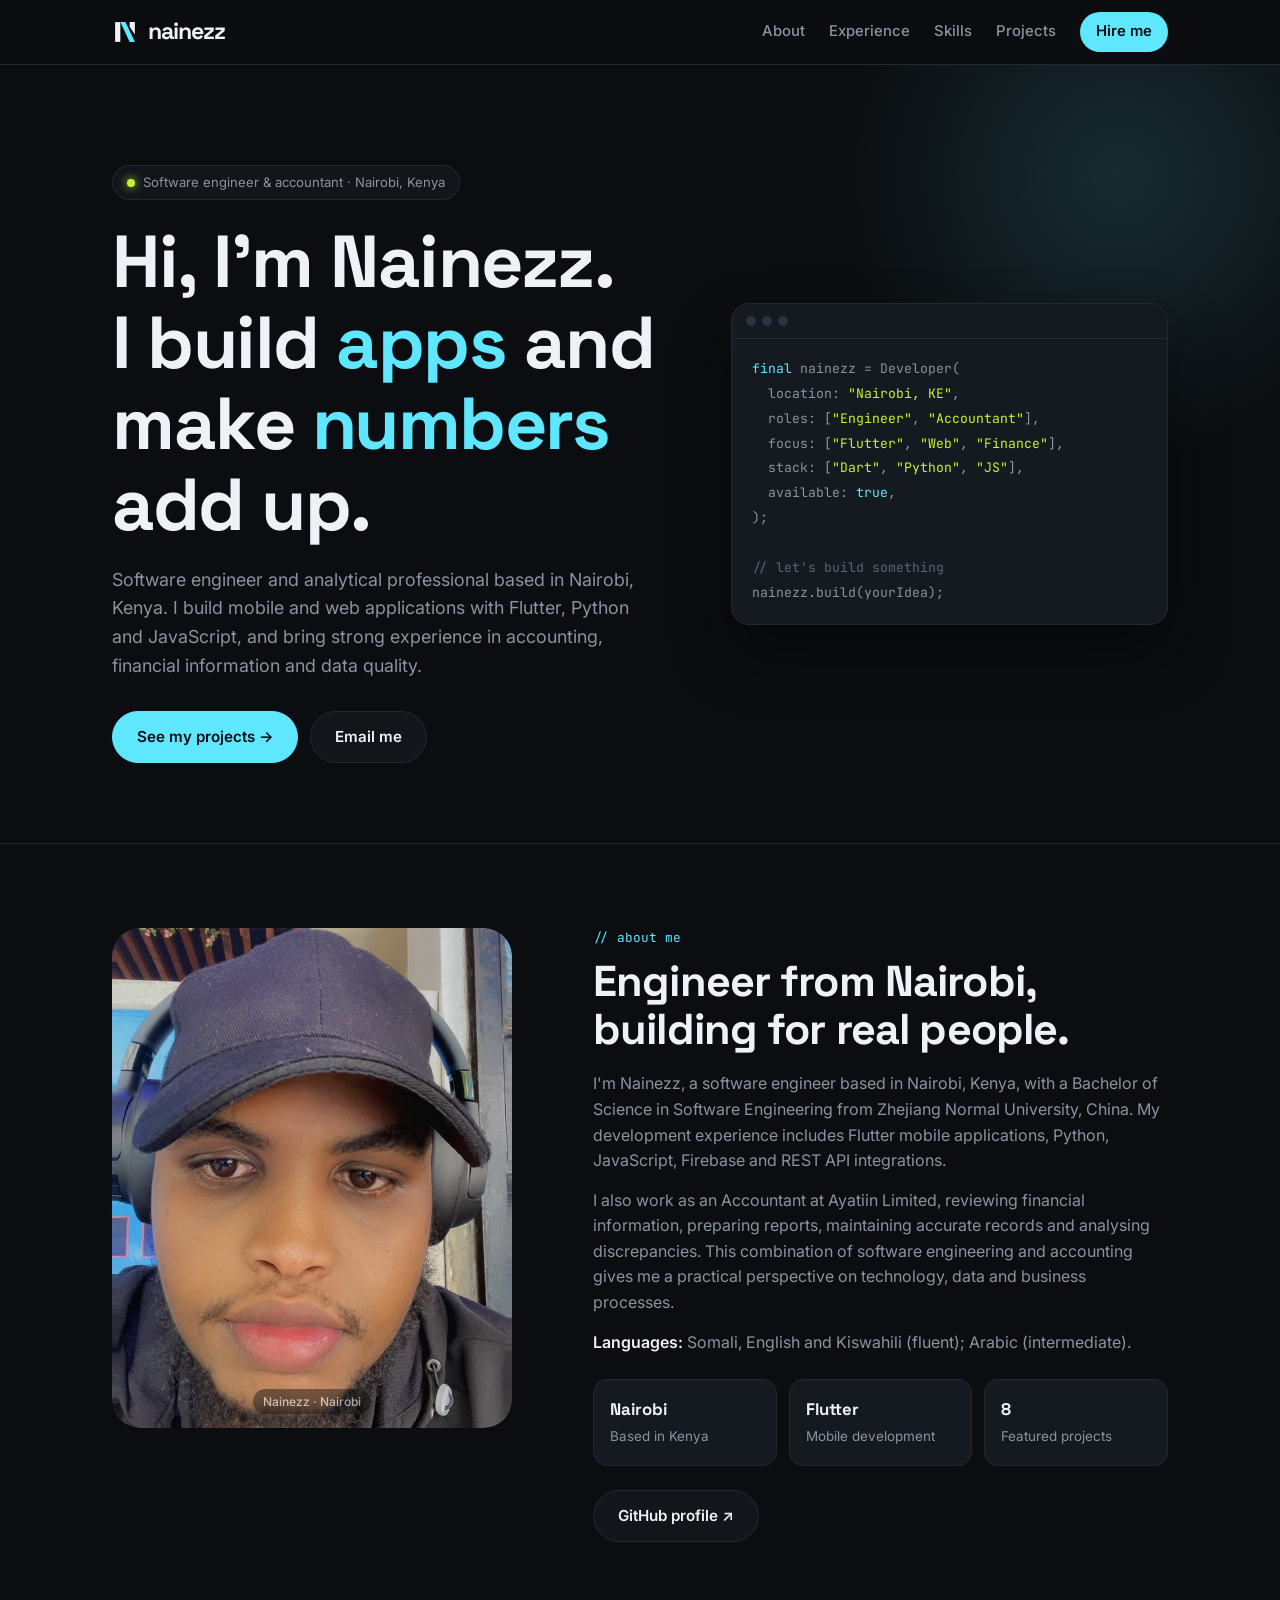
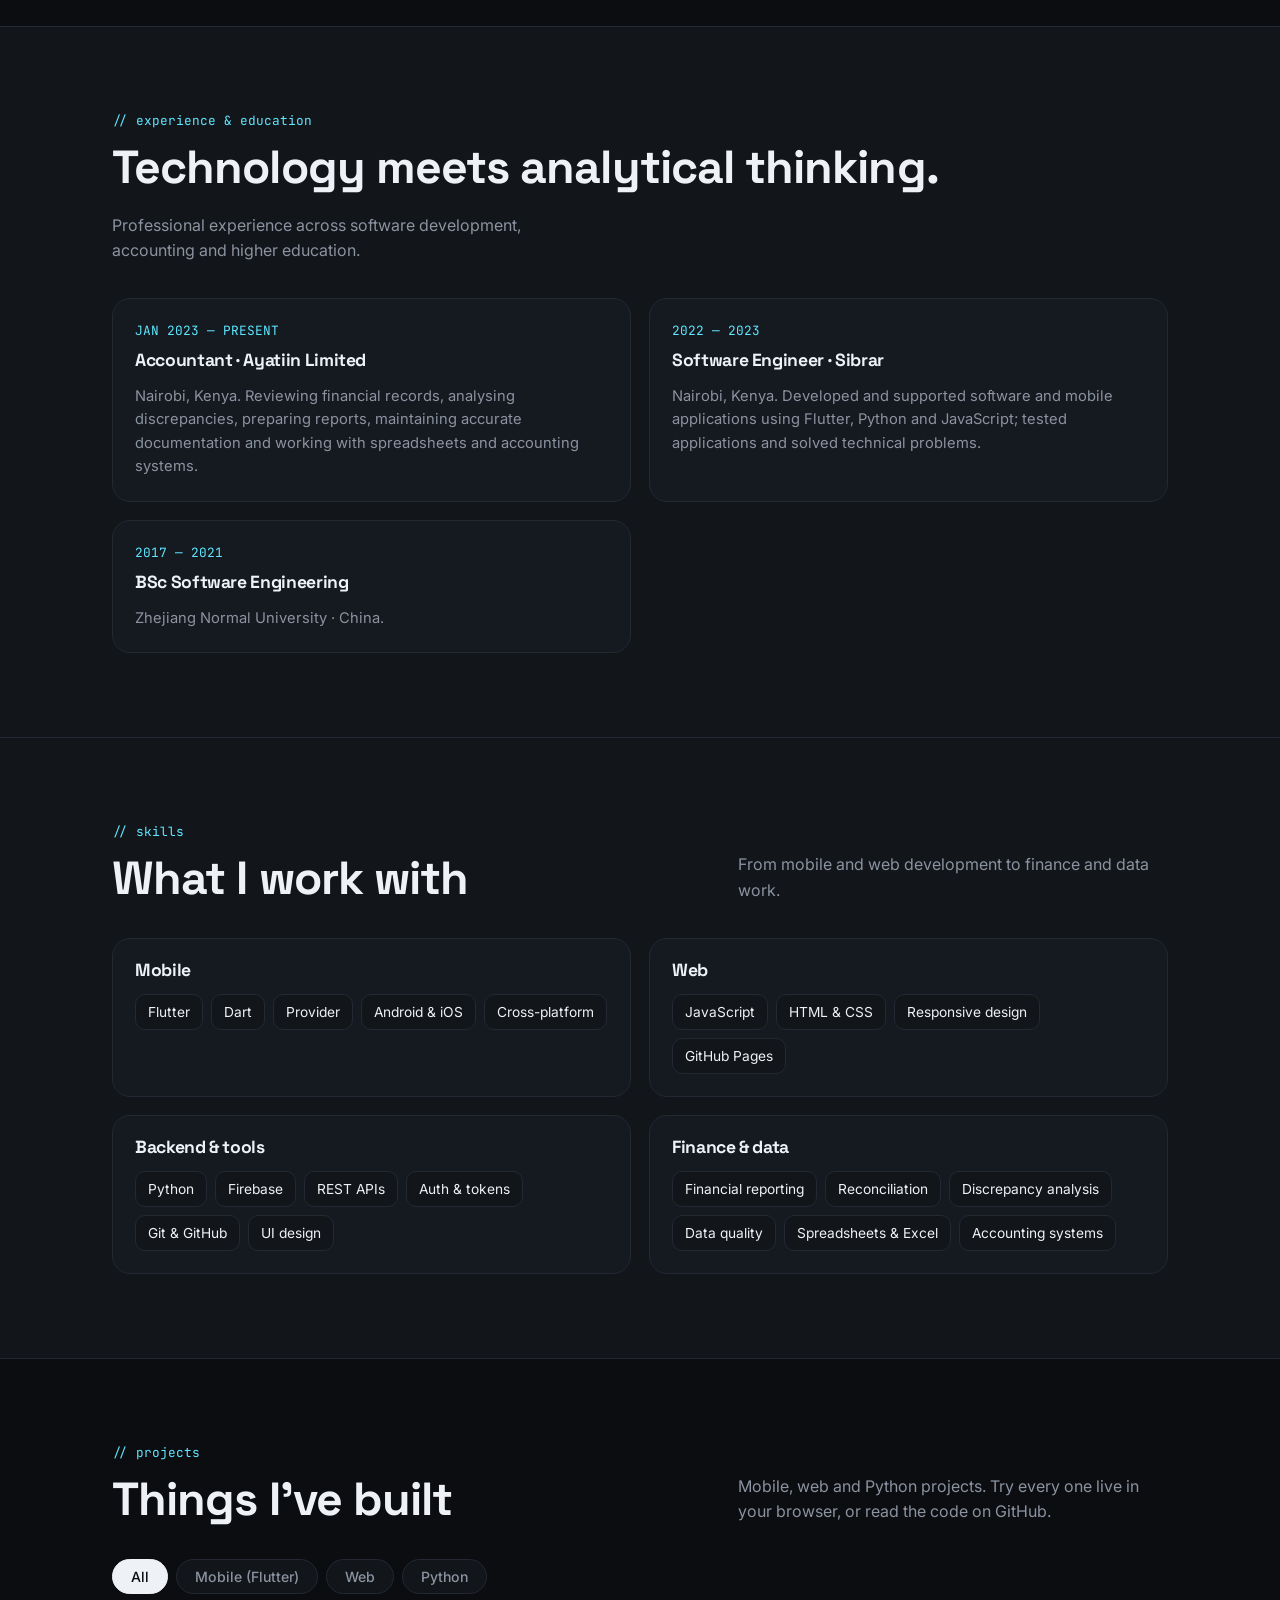
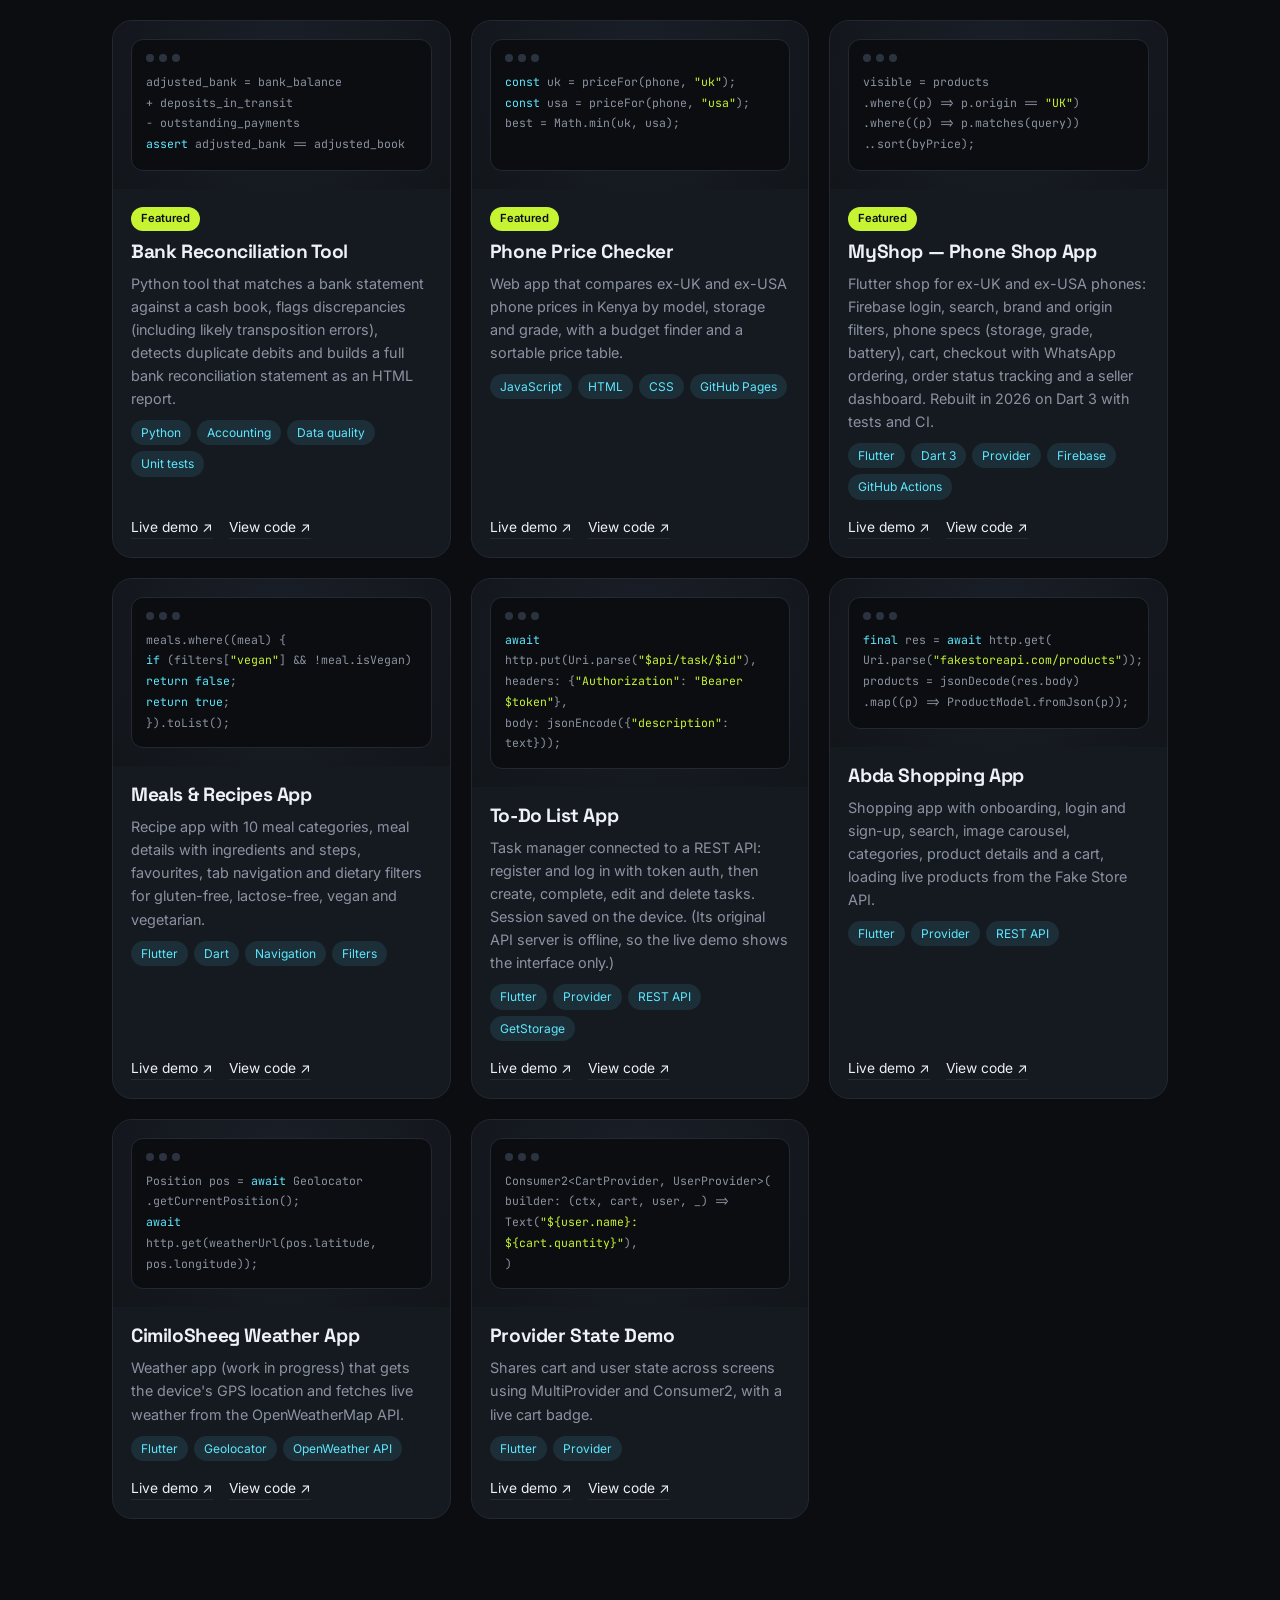
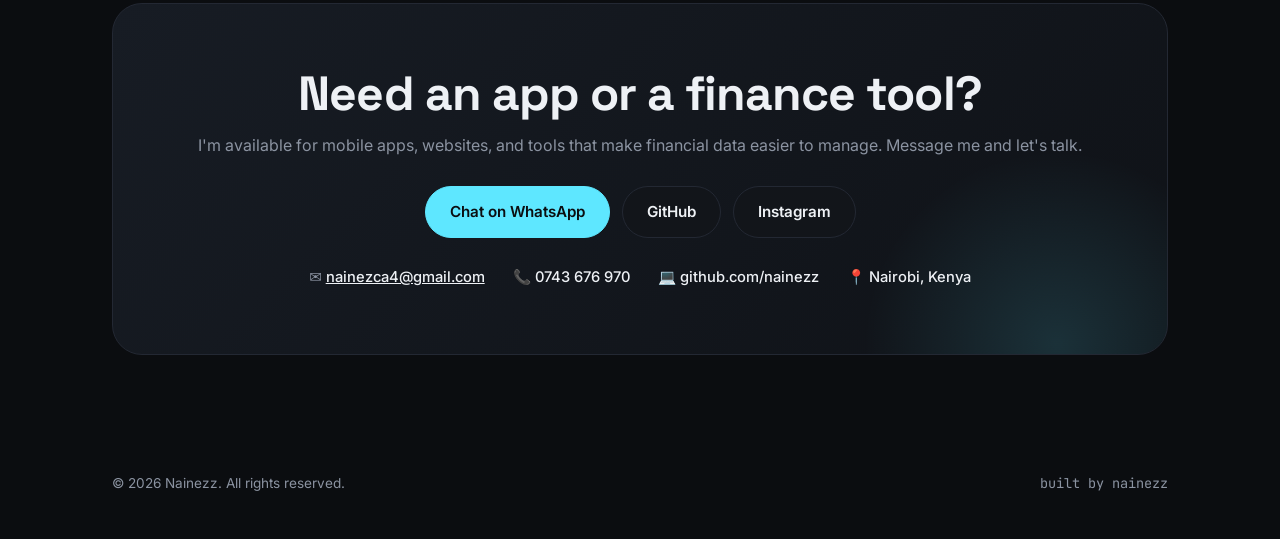
==== index.html @ 02a007cb "My local changes" ====
<!doctype html>
<html lang="en">
  <head>
    <meta charset="UTF-8" />
    <meta name="viewport" content="width=device-width, initial-scale=1" />
    <title>Yussuf Mohamed — Software Engineer &amp; Accountant · Nairobi</title>
    <meta
      name="description"
      content="Nainezz is a Nairobi-based software engineer and accountant with experience in Flutter, Python, JavaScript, financial analysis and data quality."
    />
    <link
      rel="icon"
      href="data:image/svg+xml,%3Csvg xmlns='http://www.w3.org/2000/svg' viewBox='0 0 64 64'%3E%3Crect width='64' height='64' rx='14' fill='%230b0d10'/%3E%3Cg transform='translate(12 12) scale(.4)'%3E%3Cpolygon points='12,88 12,12 32,12 32,88' fill='%23eef1f5'/%3E%3Cpolygon points='32,12 52,12 88,88 68,88' fill='%235ee7ff'/%3E%3Cpolygon points='68,12 88,12 88,60 68,30' fill='%23eef1f5'/%3E%3C/g%3E%3C/svg%3E"
    />
    <link rel="preconnect" href="https://fonts.googleapis.com" />
    <link
      href="https://fonts.googleapis.com/css2?family=Space+Grotesk:wght@500;600;700&family=Inter:wght@400;500;600&family=JetBrains+Mono:wght@500&display=swap"
      rel="stylesheet"
    />
    <style>
      :root {
        --bg: #0b0d10;
        --bg2: #12151a;
        --card: #151920;
        --line: #232833;
        --ink: #eef1f5;
        --muted: #8b93a1;
        --accent: #5ee7ff;
        --accent2: #c6f432;
      }
      * {
        box-sizing: border-box;
        margin: 0;
        padding: 0;
      }
      html {
        scroll-behavior: smooth;
      }
      body {
        font-family: Inter, system-ui, sans-serif;
        background: var(--bg);
        color: var(--ink);
        line-height: 1.6;
        -webkit-font-smoothing: antialiased;
      }
      h1,
      h2,
      h3 {
        font-family: "Space Grotesk", sans-serif;
        line-height: 1.1;
        letter-spacing: -0.02em;
      }
      a {
        color: inherit;
      }
      .wrap {
        max-width: 1100px;
        margin: 0 auto;
        padding: 0 22px;
      }
      .mono {
        font-family: "JetBrains Mono", monospace;
      }

      nav {
        position: sticky;
        top: 0;
        z-index: 20;
        background: rgba(11, 13, 16, 0.85);
        backdrop-filter: blur(10px);
        border-bottom: 1px solid var(--line);
      }
      nav .wrap {
        display: flex;
        align-items: center;
        justify-content: space-between;
        height: 64px;
      }
      .logo {
        font-family: "Space Grotesk";
        font-weight: 700;
        font-size: 1.45rem;
        letter-spacing: -0.04em;
        text-decoration: none;
        display: flex;
        align-items: center;
        gap: 10px;
      }
      .mark {
        width: 26px;
        height: 26px;
        display: block;
      }
      .links {
        display: flex;
        gap: 24px;
        align-items: center;
      }
      .links a {
        text-decoration: none;
        color: var(--muted);
        font-weight: 500;
        font-size: 0.93rem;
      }
      .links a:hover {
        color: var(--ink);
      }
      .links .cta {
        background: var(--accent);
        color: #0b0d10;
        padding: 8px 16px;
        border-radius: 999px;
        font-weight: 600;
      }
      .links .cta:hover {
        color: #0b0d10;
        filter: brightness(1.08);
      }

      .hero {
        position: relative;
        padding: 100px 0 80px;
        overflow: hidden;
      }
      .hero::before {
        content: "";
        position: absolute;
        right: -150px;
        top: -200px;
        width: 620px;
        height: 620px;
        background: radial-gradient(
          circle,
          rgba(94, 231, 255, 0.14),
          transparent 65%
        );
        pointer-events: none;
      }
      .hero .wrap {
        position: relative;
        display: grid;
        grid-template-columns: 1.3fr 1fr;
        gap: 50px;
        align-items: center;
      }
      .pill {
        display: inline-flex;
        gap: 8px;
        align-items: center;
        border: 1px solid var(--line);
        background: var(--bg2);
        padding: 6px 14px;
        border-radius: 999px;
        font-size: 0.82rem;
        color: var(--muted);
        margin-bottom: 22px;
      }
      .pill .dot {
        width: 8px;
        height: 8px;
        border-radius: 50%;
        background: var(--accent2);
        box-shadow: 0 0 10px var(--accent2);
      }
      .hero h1 {
        font-size: clamp(2.6rem, 6vw, 4.6rem);
        margin-bottom: 20px;
      }
      .hero h1 em {
        font-style: normal;
        color: var(--accent);
      }
      .hero p {
        color: var(--muted);
        font-size: 1.12rem;
        max-width: 540px;
        margin-bottom: 30px;
      }
      .btns {
        display: flex;
        gap: 12px;
        flex-wrap: wrap;
      }
      .btn {
        display: inline-flex;
        align-items: center;
        gap: 8px;
        padding: 13px 24px;
        border-radius: 999px;
        font-weight: 600;
        text-decoration: none;
        font-size: 0.95rem;
        border: 1px solid var(--line);
        background: var(--bg2);
        transition: 0.2s;
      }
      .btn:hover {
        border-color: var(--muted);
      }
      .btn.primary {
        background: var(--accent);
        color: #0b0d10;
        border-color: var(--accent);
      }
      .btn.primary:hover {
        filter: brightness(1.08);
      }

      .terminal {
        background: var(--card);
        border: 1px solid var(--line);
        border-radius: 18px;
        overflow: hidden;
        box-shadow: 0 30px 60px rgba(0, 0, 0, 0.45);
      }
      .terminal .bar {
        display: flex;
        gap: 6px;
        padding: 12px 14px;
        border-bottom: 1px solid var(--line);
      }
      .terminal .bar i {
        width: 10px;
        height: 10px;
        border-radius: 50%;
        background: #2c3340;
      }
      .terminal pre {
        font-family: "JetBrains Mono", monospace;
        font-size: 0.82rem;
        line-height: 1.9;
        padding: 18px 20px;
        color: var(--muted);
        white-space: pre-wrap;
      }
      .k {
        color: var(--accent);
      }
      .s {
        color: var(--accent2);
      }
      .c {
        color: #5b6372;
      }

      section {
        padding: 84px 0;
      }
      .kicker {
        font-family: "JetBrains Mono";
        color: var(--accent);
        font-size: 0.8rem;
        margin-bottom: 10px;
      }
      .head {
        display: flex;
        justify-content: space-between;
        align-items: end;
        gap: 20px;
        margin-bottom: 34px;
        flex-wrap: wrap;
      }
      .head h2 {
        font-size: clamp(2rem, 4vw, 2.9rem);
      }
      .head p {
        color: var(--muted);
        max-width: 430px;
      }

      /* about */
      #about {
        border-top: 1px solid var(--line);
      }
      .about {
        display: grid;
        grid-template-columns: 0.85fr 1.15fr;
        gap: 56px;
        align-items: start;
      }
      .avatar {
        aspect-ratio: 4/5;
        border-radius: 28px;
        background: linear-gradient(140deg, #5ee7ff, #2a6f9d 55%, #162a45);
        display: flex;
        align-items: center;
        justify-content: center;
        font-family: "Space Grotesk";
        font-weight: 700;
        font-size: 5.5rem;
        color: #0b0d10;
        position: relative;
        max-width: 400px;
      }
      .avatar small {
        position: absolute;
        bottom: 14px;
        font: 500 0.75rem Inter;
        opacity: 0.6;
      }
      .about h2 {
        font-size: clamp(2rem, 4vw, 2.7rem);
        margin-bottom: 18px;
      }
      .about p {
        color: var(--muted);
        margin-bottom: 14px;
      }
      .facts {
        display: grid;
        grid-template-columns: repeat(3, 1fr);
        gap: 12px;
        margin: 24px 0;
      }
      .fact {
        background: var(--card);
        border: 1px solid var(--line);
        border-radius: 14px;
        padding: 16px;
      }
      .fact b {
        display: block;
        font-family: "Space Grotesk";
        font-size: 1.05rem;
      }
      .fact span {
        color: var(--muted);
        font-size: 0.84rem;
      }

      /* skills */
      #skills {
        background: var(--bg2);
        border-top: 1px solid var(--line);
        border-bottom: 1px solid var(--line);
      }
      .skill-groups {
        display: grid;
        grid-template-columns: repeat(3, 1fr);
        gap: 18px;
      }
      .skill-groups.two-col {
        grid-template-columns: repeat(2, 1fr);
      }
      .group {
        background: var(--card);
        border: 1px solid var(--line);
        border-radius: 18px;
        padding: 22px;
      }
      .group h3 {
        font-size: 1.1rem;
        margin-bottom: 14px;
      }
      .tags {
        display: flex;
        flex-wrap: wrap;
        gap: 8px;
      }
      .tags span {
        border: 1px solid var(--line);
        background: var(--bg2);
        padding: 6px 12px;
        border-radius: 10px;
        font-size: 0.86rem;
      }

      /* projects */
      .filters {
        display: flex;
        gap: 8px;
        flex-wrap: wrap;
        margin-bottom: 26px;
      }
      .chip {
        padding: 8px 18px;
        border-radius: 999px;
        border: 1px solid var(--line);
        background: var(--bg2);
        cursor: pointer;
        font:
          500 0.88rem Inter,
          sans-serif;
        color: var(--muted);
      }
      .chip:hover {
        color: var(--ink);
      }
      .chip.on {
        background: var(--ink);
        color: var(--bg);
        border-color: var(--ink);
      }
      .grid {
        display: grid;
        grid-template-columns: repeat(auto-fill, minmax(300px, 1fr));
        gap: 20px;
      }
      .card {
        background: var(--card);
        border: 1px solid var(--line);
        border-radius: 20px;
        overflow: hidden;
        display: flex;
        flex-direction: column;
        transition:
          transform 0.2s,
          border-color 0.2s;
      }
      .card:hover {
        transform: translateY(-4px);
        border-color: #3a4252;
      }
      .thumb {
        padding: 18px;
        background: radial-gradient(circle at 50% 30%, #1a2029, #12151a);
      }
      .code {
        border-radius: 12px;
        background: #0b0d10;
        border: 1px solid var(--line);
        padding: 14px;
        font-family: "JetBrains Mono";
        font-size: 0.72rem;
        color: var(--muted);
        line-height: 1.8;
        min-height: 132px;
        overflow: hidden;
      }
      .code .d {
        display: flex;
        gap: 5px;
        margin-bottom: 10px;
      }
      .code .d i {
        width: 8px;
        height: 8px;
        border-radius: 50%;
        background: #2c3340;
      }
      .body {
        padding: 18px;
        display: flex;
        flex-direction: column;
        gap: 10px;
        flex: 1;
      }
      .body h3 {
        font-size: 1.2rem;
      }
      .body p {
        color: var(--muted);
        font-size: 0.9rem;
      }
      .stack {
        display: flex;
        flex-wrap: wrap;
        gap: 6px;
      }
      .stack span {
        font-size: 0.75rem;
        background: rgba(94, 231, 255, 0.1);
        color: var(--accent);
        padding: 3px 10px;
        border-radius: 999px;
      }
      .feat {
        font-size: 0.7rem;
        font-weight: 600;
        color: #0b0d10;
        background: var(--accent2);
        padding: 3px 10px;
        border-radius: 999px;
        align-self: flex-start;
      }
      .plinks {
        display: flex;
        gap: 16px;
        margin-top: auto;
        padding-top: 6px;
      }
      .plinks a {
        font-size: 0.86rem;
        text-decoration: none;
        border-bottom: 1px solid var(--line);
      }
      .plinks a:hover {
        border-color: var(--accent);
      }

      /* contact */
      .contact {
        border-radius: 30px;
        padding: 64px 40px;
        text-align: center;
        background: linear-gradient(135deg, #171c24, #0f1217);
        border: 1px solid var(--line);
        position: relative;
        overflow: hidden;
      }
      .contact::before {
        content: "";
        position: absolute;
        right: -100px;
        bottom: -200px;
        width: 420px;
        height: 420px;
        background: radial-gradient(
          circle,
          rgba(94, 231, 255, 0.14),
          transparent 65%
        );
      }
      .contact h2 {
        font-size: clamp(2rem, 4.5vw, 3rem);
        margin-bottom: 12px;
        position: relative;
      }
      .contact p {
        color: var(--muted);
        margin-bottom: 28px;
        position: relative;
      }
      .contact .btns {
        justify-content: center;
        position: relative;
      }
      .details {
        margin-top: 28px;
        display: flex;
        gap: 28px;
        justify-content: center;
        flex-wrap: wrap;
        color: var(--muted);
        font-size: 0.92rem;
        position: relative;
      }
      .details b {
        color: var(--ink);
        font-weight: 500;
      }

      .shop-band {
        display: flex;
        justify-content: space-between;
        align-items: center;
        gap: 16px;
        flex-wrap: wrap;
        background: var(--card);
        border: 1px solid var(--line);
        border-radius: 18px;
        padding: 20px 24px;
        margin-top: 22px;
      }
      .shop-band p {
        color: var(--muted);
      }
      .shop-band b {
        color: var(--ink);
      }

      footer {
        padding: 34px 0 44px;
        color: var(--muted);
        font-size: 0.85rem;
      }
      footer .wrap {
        display: flex;
        justify-content: space-between;
        flex-wrap: wrap;
        gap: 10px;
      }

      @media (max-width: 860px) {
        .hero .wrap,
        .about {
          grid-template-columns: 1fr;
        }
        .skill-groups,
        .skill-groups.two-col {
          grid-template-columns: 1fr;
        }
        .facts {
          grid-template-columns: 1fr 1fr 1fr;
        }
        .links a:not(.cta) {
          display: none;
        }
        .contact {
          padding: 44px 22px;
        }
      }
    </style>
  </head>
  <body>
    <nav>
      <div class="wrap">
        <a href="#top" class="logo" aria-label="nainezz home"
          ><svg class="mark" viewBox="0 0 100 100" aria-hidden="true">
            <polygon points="12,88 12,12 32,12 32,88" fill="#eef1f5" />
            <polygon points="32,12 52,12 88,88 68,88" fill="#5ee7ff" />
            <polygon points="68,12 88,12 88,60 68,30" fill="#eef1f5" /></svg
          >nainezz</a
        >
        <div class="links">
          <a href="#about">About</a>
          <a href="#experience">Experience</a>
          <a href="#skills">Skills</a>
          <a href="#projects">Projects</a>
          <a href="#contact" class="cta">Hire me</a>
        </div>
      </div>
    </nav>

    <header class="hero" id="top">
      <div class="wrap">
        <div>
          <div class="pill">
            <span class="dot"></span> Software engineer &amp; accountant ·
            Nairobi, Kenya
          </div>
          <h1>
            Hi, I'm Nainezz.<br />I build <em>apps</em> and<br />make
            <em>numbers</em> add up.
          </h1>
          <p>
            Software engineer and analytical professional based in Nairobi,
            Kenya. I build mobile and web applications with Flutter, Python and
            JavaScript, and bring strong experience in accounting, financial
            information and data quality.
          </p>
          <div class="btns">
            <a href="#projects" class="btn primary">See my projects →</a>
            <a href="mailto:nainezca4@gmail.com" class="btn">Email me</a>
          </div>
        </div>
        <div class="terminal" aria-hidden="true">
          <div class="bar"><i></i><i></i><i></i></div>
          <pre><span class="k">final</span> nainezz = Developer(
  location: <span class="s">"Nairobi, KE"</span>,
  roles: [<span class="s">"Engineer"</span>, <span class="s">"Accountant"</span>],
  focus: [<span class="s">"Flutter"</span>, <span class="s">"Web"</span>, <span class="s">"Finance"</span>],
  stack: [<span class="s">"Dart"</span>, <span class="s">"Python"</span>, <span class="s">"JS"</span>],
  available: <span class="k">true</span>,
);

<span class="c">// let's build something</span>
nainezz.build(yourIdea);</pre>
        </div>
      </div>
    </header>

    <section id="about">
      <div class="wrap about">
        <div
          class="avatar"
          style="overflow: hidden; padding: 0; background: #151920"
        >
          <img
            src="assets/nainezz-portrait.jpg"
            alt="Nainezz profile portrait"
            style="
              width: 100%;
              height: 100%;
              object-fit: cover;
              border-radius: 28px;
            "
          /><small
            style="
              background: rgba(11, 13, 16, 0.72);
              color: #eef1f5;
              padding: 5px 10px;
              border-radius: 999px;
            "
            >Nainezz · Nairobi</small
          >
        </div>
        <div>
          <div class="kicker">// about me</div>
          <h2>Engineer from Nairobi, building for real people.</h2>
          <p>
            I'm Nainezz, a software engineer based in Nairobi, Kenya, with a
            Bachelor of Science in Software Engineering from Zhejiang Normal
            University, China. My development experience includes Flutter mobile
            applications, Python, JavaScript, Firebase and REST API
            integrations.
          </p>
          <p>
            I also work as an Accountant at Ayatiin Limited, reviewing financial
            information, preparing reports, maintaining accurate records and
            analysing discrepancies. This combination of software engineering
            and accounting gives me a practical perspective on technology, data
            and business processes.
          </p>
          <p>
            <b style="color: var(--ink); font-weight: 600">Languages:</b>
            Somali, English and Kiswahili (fluent); Arabic (intermediate).
          </p>
          <div class="facts">
            <div class="fact"><b>Nairobi</b><span>Based in Kenya</span></div>
            <div class="fact">
              <b>Flutter</b><span>Mobile development</span>
            </div>
            <div class="fact">
              <b id="projCount">7</b><span>Featured projects</span>
            </div>
          </div>
          <div class="btns">
            <a
              class="btn"
              href="https://github.com/nainezz"
              target="_blank"
              rel="noopener"
              >GitHub profile ↗</a
            >
          </div>
        </div>
      </div>
    </section>

    <section
      id="experience"
      style="border-top: 1px solid var(--line); background: var(--bg2)"
    >
      <div class="wrap">
        <div class="head">
          <div>
            <div class="kicker">// experience & education</div>
            <h2>Technology meets analytical thinking.</h2>
          </div>
          <p>
            Professional experience across software development, accounting and
            higher education.
          </p>
        </div>
        <div class="skill-groups two-col">
          <article class="group">
            <div class="kicker">JAN 2023 — PRESENT</div>
            <h3>Accountant · Ayatiin Limited</h3>
            <p style="color: var(--muted); font-size: 0.92rem">
              Nairobi, Kenya. Reviewing financial records, analysing
              discrepancies, preparing reports, maintaining accurate
              documentation and working with spreadsheets and accounting
              systems.
            </p>
          </article>
          <article class="group">
            <div class="kicker">2022 — 2023</div>
            <h3>Software Engineer · Sibrar</h3>
            <p style="color: var(--muted); font-size: 0.92rem">
              Nairobi, Kenya. Developed and supported software and mobile
              applications using Flutter, Python and JavaScript; tested
              applications and solved technical problems.
            </p>
          </article>
          <article class="group">
            <div class="kicker">2017 — 2021</div>
            <h3>BSc Software Engineering</h3>
            <p style="color: var(--muted); font-size: 0.92rem">
              Zhejiang Normal University · China.
            </p>
          </article>
        </div>
      </div>
    </section>

    <section id="skills">
      <div class="wrap">
        <div class="head">
          <div>
            <div class="kicker">// skills</div>
            <h2>What I work with</h2>
          </div>
          <p>From mobile and web development to finance and data work.</p>
        </div>
        <div class="skill-groups two-col">
          <div class="group">
            <h3>Mobile</h3>
            <div class="tags">
              <span>Flutter</span><span>Dart</span><span>Provider</span
              ><span>Android &amp; iOS</span><span>Cross-platform</span>
            </div>
          </div>
          <div class="group">
            <h3>Web</h3>
            <div class="tags">
              <span>JavaScript</span><span>HTML &amp; CSS</span
              ><span>Responsive design</span><span>GitHub Pages</span>
            </div>
          </div>
          <div class="group">
            <h3>Backend &amp; tools</h3>
            <div class="tags">
              <span>Python</span><span>Firebase</span><span>REST APIs</span
              ><span>Auth &amp; tokens</span><span>Git &amp; GitHub</span
              ><span>UI design</span>
            </div>
          </div>
          <div class="group">
            <h3>Finance &amp; data</h3>
            <div class="tags">
              <span>Financial reporting</span><span>Reconciliation</span
              ><span>Discrepancy analysis</span><span>Data quality</span
              ><span>Spreadsheets &amp; Excel</span
              ><span>Accounting systems</span>
            </div>
          </div>
        </div>
      </div>
    </section>

    <section id="projects">
      <div class="wrap">
        <div class="head">
          <div>
            <div class="kicker">// projects</div>
            <h2>Things I've built</h2>
          </div>
          <p>
            Mobile, web and Python projects. Try every one live in your browser,
            or read the code on GitHub.
          </p>
        </div>
        <div class="filters" id="filters"></div>
        <div class="grid" id="projectGrid"></div>
      </div>
    </section>

    <section id="contact" style="padding-top: 0">
      <div class="wrap">
        <div class="contact">
          <h2>Need an app or a finance tool?</h2>
          <p>
            I'm available for mobile apps, websites, and tools that make
            financial data easier to manage. Message me and let's talk.
          </p>
          <div class="btns">
            <a
              class="btn primary"
              id="waBtn"
              href="#"
              target="_blank"
              rel="noopener"
              >Chat on WhatsApp</a
            >
            <a
              class="btn"
              href="https://github.com/nainezz"
              target="_blank"
              rel="noopener"
              >GitHub</a
            >
            <a
              class="btn"
              href="https://instagram.com/nainezz17"
              target="_blank"
              rel="noopener"
              >Instagram</a
            >
          </div>
          <div class="details">
            <span
              >✉️
              <b
                ><a href="mailto:nainezca4@gmail.com">nainezca4@gmail.com</a></b
              ></span
            >
            <span>📞 <b>0743 676 970</b></span>
            <span>💻 <b>github.com/nainezz</b></span>
            <span>📍 <b>Nairobi, Kenya</b></span>
          </div>
        </div>
      </div>
    </section>

    <footer>
      <div class="wrap">
        <span>© <span id="yr"></span> Nainezz. All rights reserved.</span>
        <span class="mono">built by nainezz</span>
      </div>
    </footer>

    <script>
      /* ============================================================
   EDIT YOUR PROJECTS HERE
   type: "Mobile" or "Web". featured: true puts a badge on the card.
   Add live: "https://..." to show a Live demo link.
   ============================================================ */
      const GITHUB = "nainezz";
      const WHATSAPP = "254743676970";
      const PROJECTS = [
        {
          title: "Bank Reconciliation Tool",
          repo: "bank-reconciliation",
          live: "https://nainezz.github.io/bank-reconciliation/",
          desc: "Python tool that matches a bank statement against a cash book, flags discrepancies (including likely transposition errors), detects duplicate debits and builds a full bank reconciliation statement as an HTML report.",
          stack: ["Python", "Accounting", "Data quality", "Unit tests"],
          snippet: [
            "adjusted_bank = bank_balance",
            "  + deposits_in_transit",
            "  - outstanding_payments",
            '<span class="k">assert</span> adjusted_bank == adjusted_book',
          ],
        },
        {
          title: "Phone Price Checker",
          repo: "phone-price-checker",
          live: "https://nainezz.github.io/phone-price-checker/",
          desc: "Web app that compares ex-UK and ex-USA phone prices in Kenya by model, storage and grade, with a budget finder and a sortable price table.",
          stack: ["JavaScript", "HTML", "CSS", "GitHub Pages"],
          snippet: [
            '<span class="k">const</span> uk  = priceFor(phone, <span class="s">"uk"</span>);',
            '<span class="k">const</span> usa = priceFor(phone, <span class="s">"usa"</span>);',
            "best = Math.min(uk, usa);",
          ],
        },
        {
          title: "MyShop — Phone Shop App",
          repo: "MyShop",
          live: "https://nainezz.github.io/MyShop/",
          desc: "Flutter shop for ex-UK and ex-USA phones: Firebase login, search, brand and origin filters, phone specs (storage, grade, battery), cart, checkout with WhatsApp ordering, order status tracking and a seller dashboard. Rebuilt in 2026 on Dart 3 with tests and CI.",
          stack: [
            "Flutter",
            "Dart 3",
            "Provider",
            "Firebase",
            "GitHub Actions",
          ],
          snippet: [
            "visible = products",
            '  .where((p) => p.origin == <span class="s">"UK"</span>)',
            "  .where((p) => p.matches(query))",
            "  ..sort(byPrice);",
          ],
        },
        {
          title: "Meals & Recipes App",
          repo: "restaurentprojcet",
          live: "https://nainezz.github.io/restaurentprojcet/",
          desc: "Recipe app with 10 meal categories, meal details with ingredients and steps, favourites, tab navigation and dietary filters for gluten-free, lactose-free, vegan and vegetarian.",
          stack: ["Flutter", "Dart", "Navigation", "Filters"],
          snippet: [
            "meals.where((meal) {",
            '  <span class="k">if</span> (filters[<span class="s">"vegan"</span>] && !meal.isVegan)',
            '    <span class="k">return false</span>;',
            '  <span class="k">return true</span>;',
            "}).toList();",
          ],
        },
        {
          title: "To-Do List App",
          repo: "todolist",
          live: "https://nainezz.github.io/todolist/",
          desc: "Task manager connected to a REST API: register and log in with token auth, then create, complete, edit and delete tasks. Session saved on the device. (Its original API server is offline, so the live demo shows the interface only.)",
          stack: ["Flutter", "Provider", "REST API", "GetStorage"],
          snippet: [
            '<span class="k">await</span> http.put(Uri.parse(<span class="s">"$api/task/$id"</span>),',
            '  headers: {<span class="s">"Authorization"</span>: <span class="s">"Bearer $token"</span>},',
            '  body: jsonEncode({<span class="s">"description"</span>: text}));',
          ],
        },
        {
          title: "Abda Shopping App",
          repo: "login-form",
          live: "https://nainezz.github.io/login-form/",
          desc: "Shopping app with onboarding, login and sign-up, search, image carousel, categories, product details and a cart, loading live products from the Fake Store API.",
          stack: ["Flutter", "Provider", "REST API"],
          snippet: [
            '<span class="k">final</span> res = <span class="k">await</span> http.get(',
            '  Uri.parse(<span class="s">"fakestoreapi.com/products"</span>));',
            "products = jsonDecode(res.body)",
            "  .map((p) => ProductModel.fromJson(p));",
          ],
        },
        {
          title: "CimiloSheeg Weather App",
          repo: "weatherApp",
          live: "https://nainezz.github.io/weatherApp/",
          desc: "Weather app (work in progress) that gets the device's GPS location and fetches live weather from the OpenWeatherMap API.",
          stack: ["Flutter", "Geolocator", "OpenWeather API"],
          snippet: [
            'Position pos = <span class="k">await</span> Geolocator',
            "  .getCurrentPosition();",
            '<span class="k">await</span> http.get(weatherUrl(pos.latitude,',
            "  pos.longitude));",
          ],
        },
        {
          title: "Provider State Demo",
          repo: "providerTest",
          live: "https://nainezz.github.io/providerTest/",
          desc: "Shares cart and user state across screens using MultiProvider and Consumer2, with a live cart badge.",
          stack: ["Flutter", "Provider"],
          snippet: [
            "Consumer2&lt;CartProvider, UserProvider&gt;(",
            "  builder: (ctx, cart, user, _) =>",
            '    Text(<span class="s">"${user.name}: ${cart.quantity}"</span>),',
            ")",
          ],
        },
      ];
      /* ============================================================ */

      const $ = (id) => document.getElementById(id);
      $("yr").textContent = new Date().getFullYear();
      $("projCount").textContent = PROJECTS.length;
      $("waBtn").href =
        `https://wa.me/${WHATSAPP}?text=${encodeURIComponent("Hi Nainezz, I saw your portfolio and I'd like to talk about a project.")}`;

      const typeOf = (p) =>
        p.stack.includes("Flutter")
          ? "Mobile"
          : p.stack.includes("Python")
            ? "Python"
            : "Web";
      let active = "All";

      function renderFilters() {
        const opts = ["All", "Mobile", "Web", "Python"];
        $("filters").innerHTML = opts
          .map(
            (o) =>
              `<button class="chip ${o === active ? "on" : ""}" data-o="${o}">${o === "Mobile" ? "Mobile (Flutter)" : o}</button>`,
          )
          .join("");
        $("filters")
          .querySelectorAll(".chip")
          .forEach(
            (b) =>
              (b.onclick = () => {
                active = b.dataset.o;
                renderFilters();
                renderProjects();
              }),
          );
      }

      function renderProjects() {
        $("projectGrid").innerHTML = PROJECTS.filter(
          (p) => active === "All" || typeOf(p) === active,
        )
          .map(
            (p, i) => `
    <article class="card">
      <div class="thumb"><div class="code"><div class="d"><i></i><i></i><i></i></div>${p.snippet.join("<br>")}</div></div>
      <div class="body">
        ${PROJECTS.indexOf(p) < 3 ? '<span class="feat">Featured</span>' : ""}
        <h3>${p.title}</h3>
        <p>${p.desc}</p>
        <div class="stack">${p.stack.map((s) => `<span>${s}</span>`).join("")}</div>
        <div class="plinks">
          ${p.live ? `<a href="${p.live}" target="_blank" rel="noopener">Live demo ↗</a>` : ""}
          <a href="https://github.com/${GITHUB}/${p.repo}" target="_blank" rel="noopener">View code ↗</a>
        </div>
      </div>
    </article>`,
          )
          .join("");
      }

      renderFilters();
      renderProjects();
    </script>
  </body>
</html>
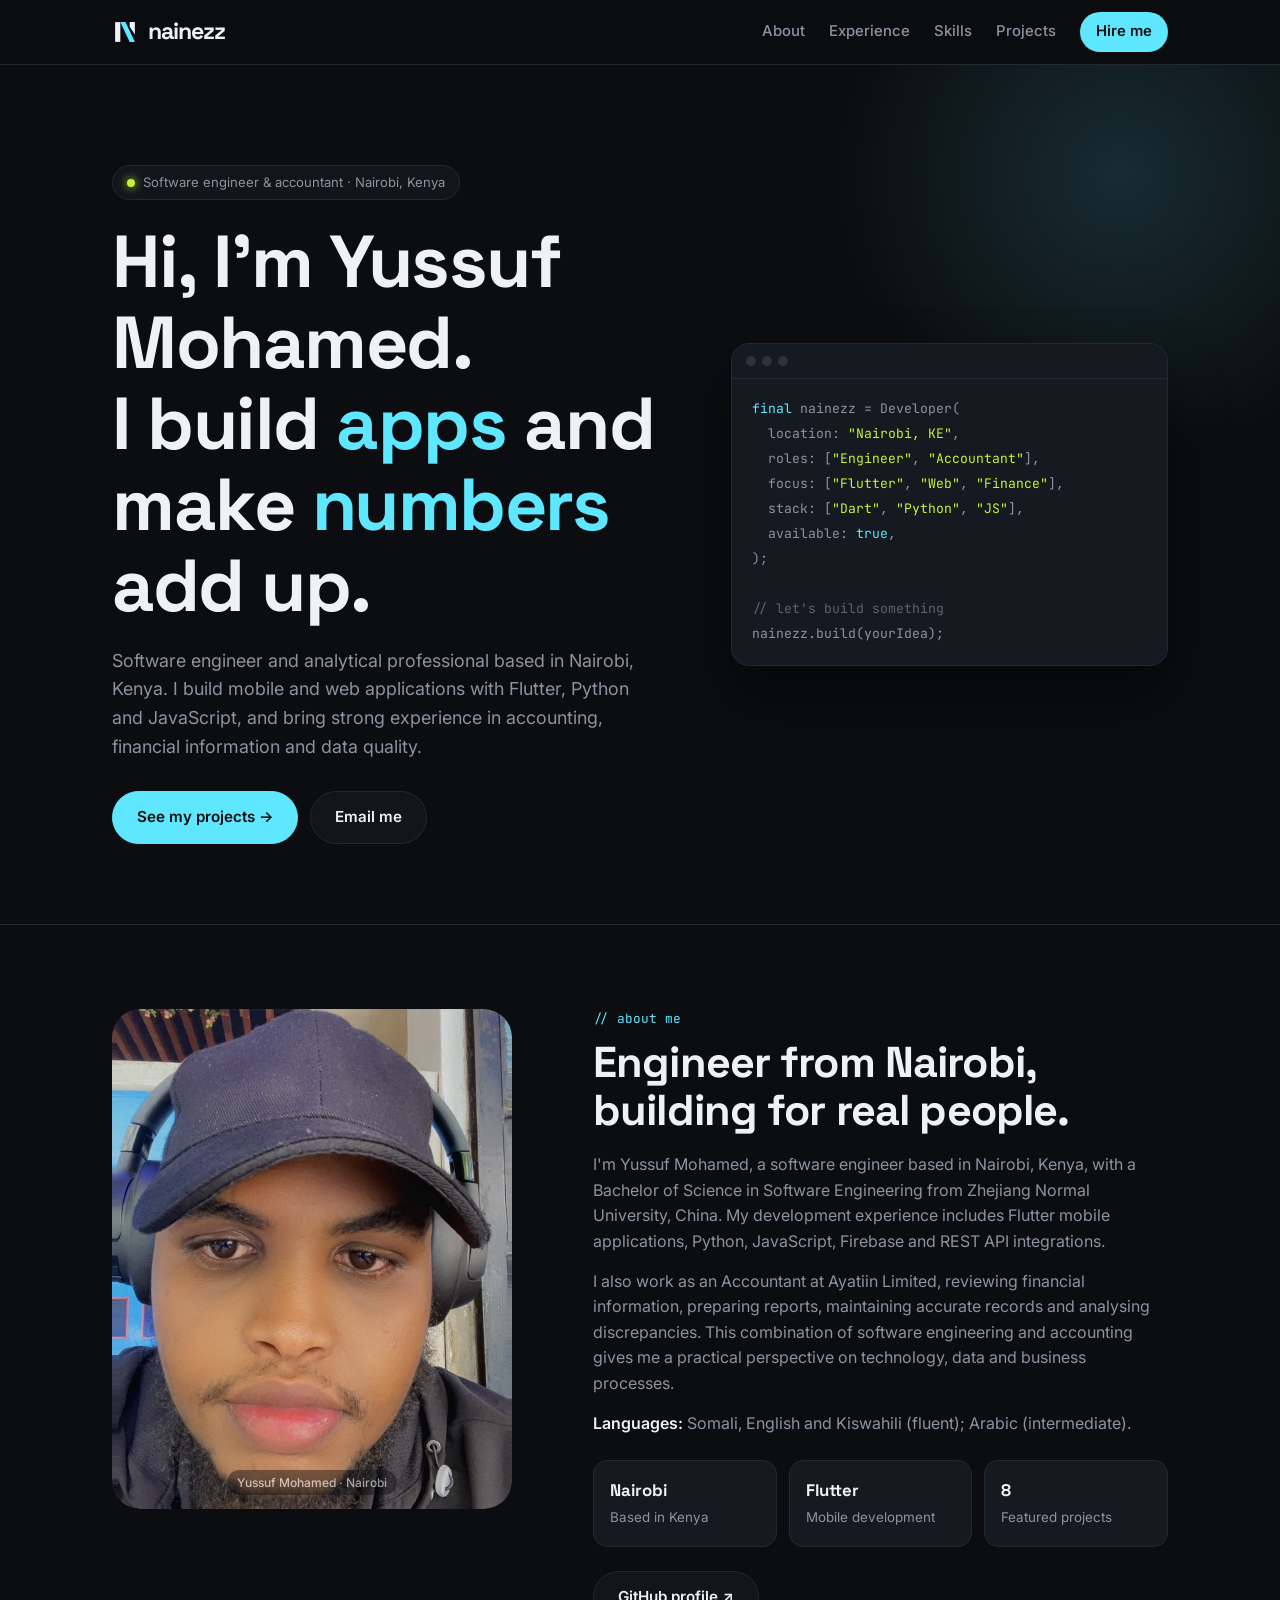
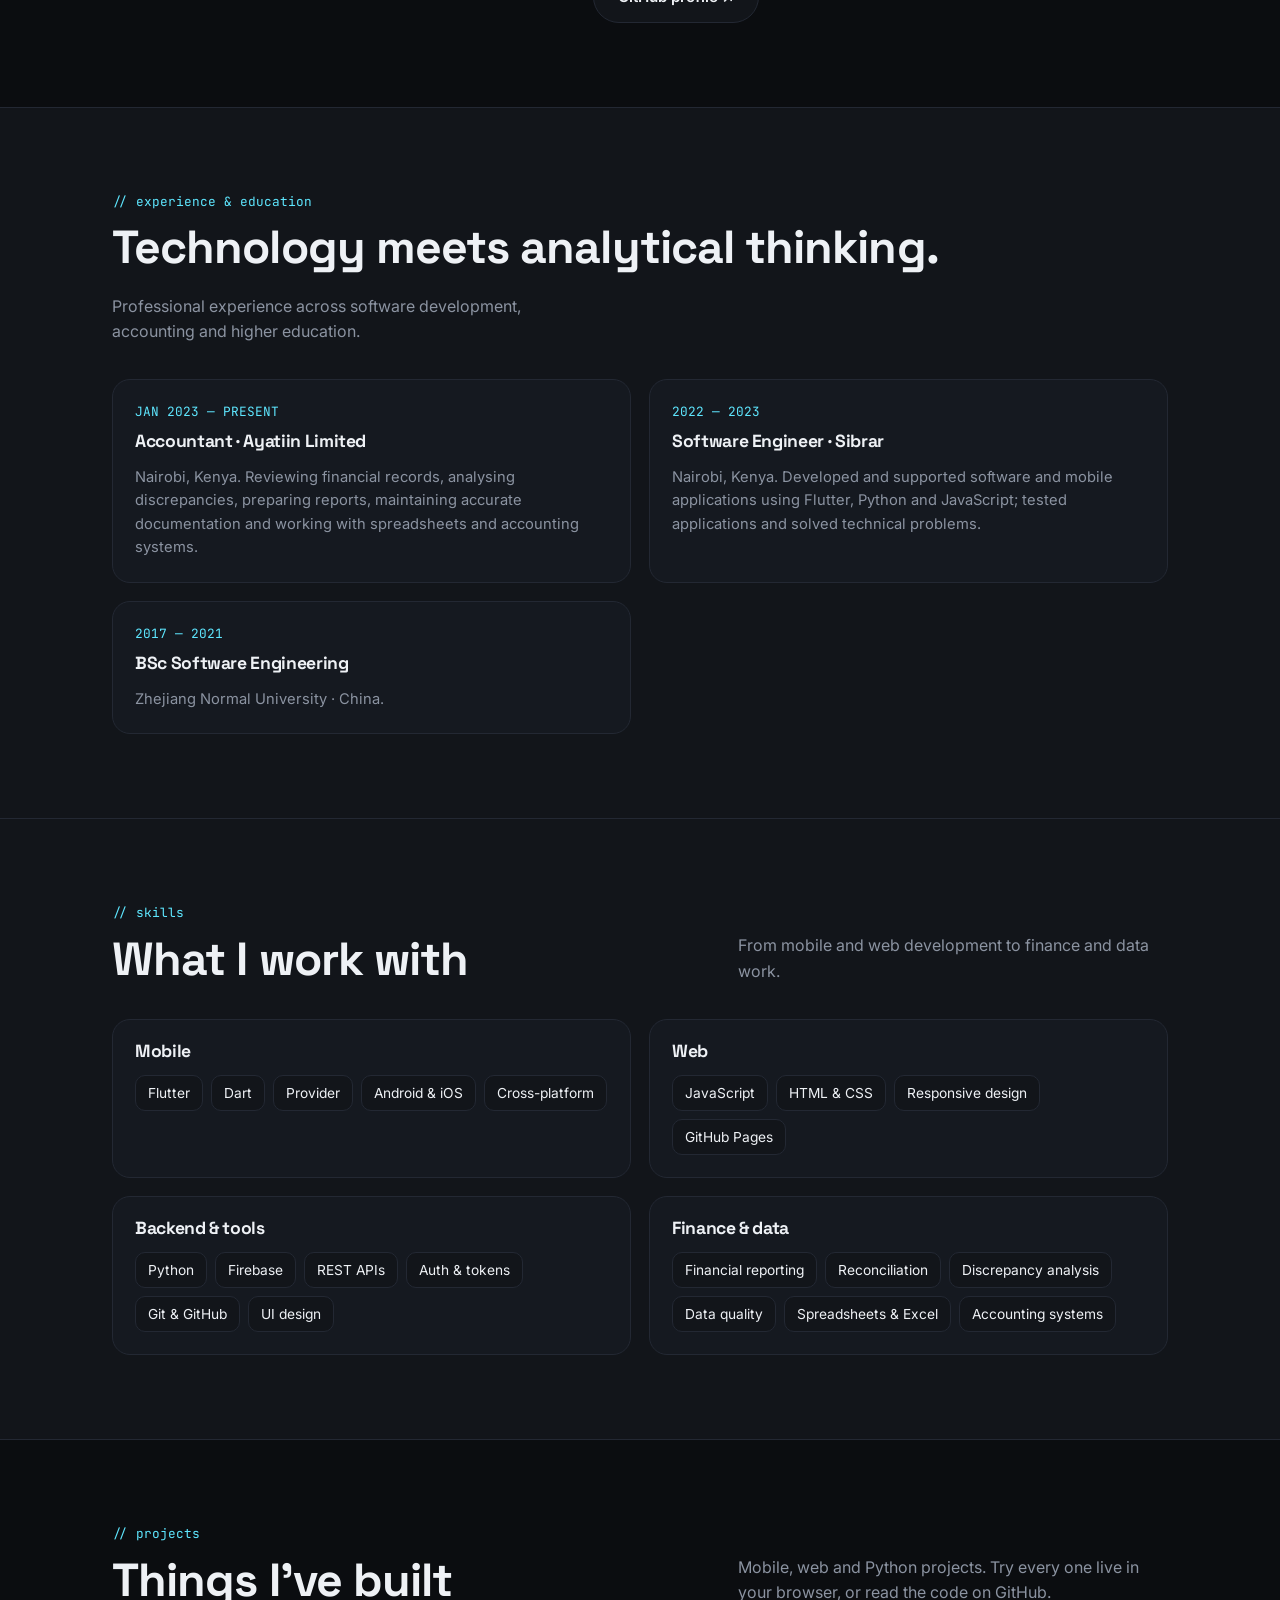
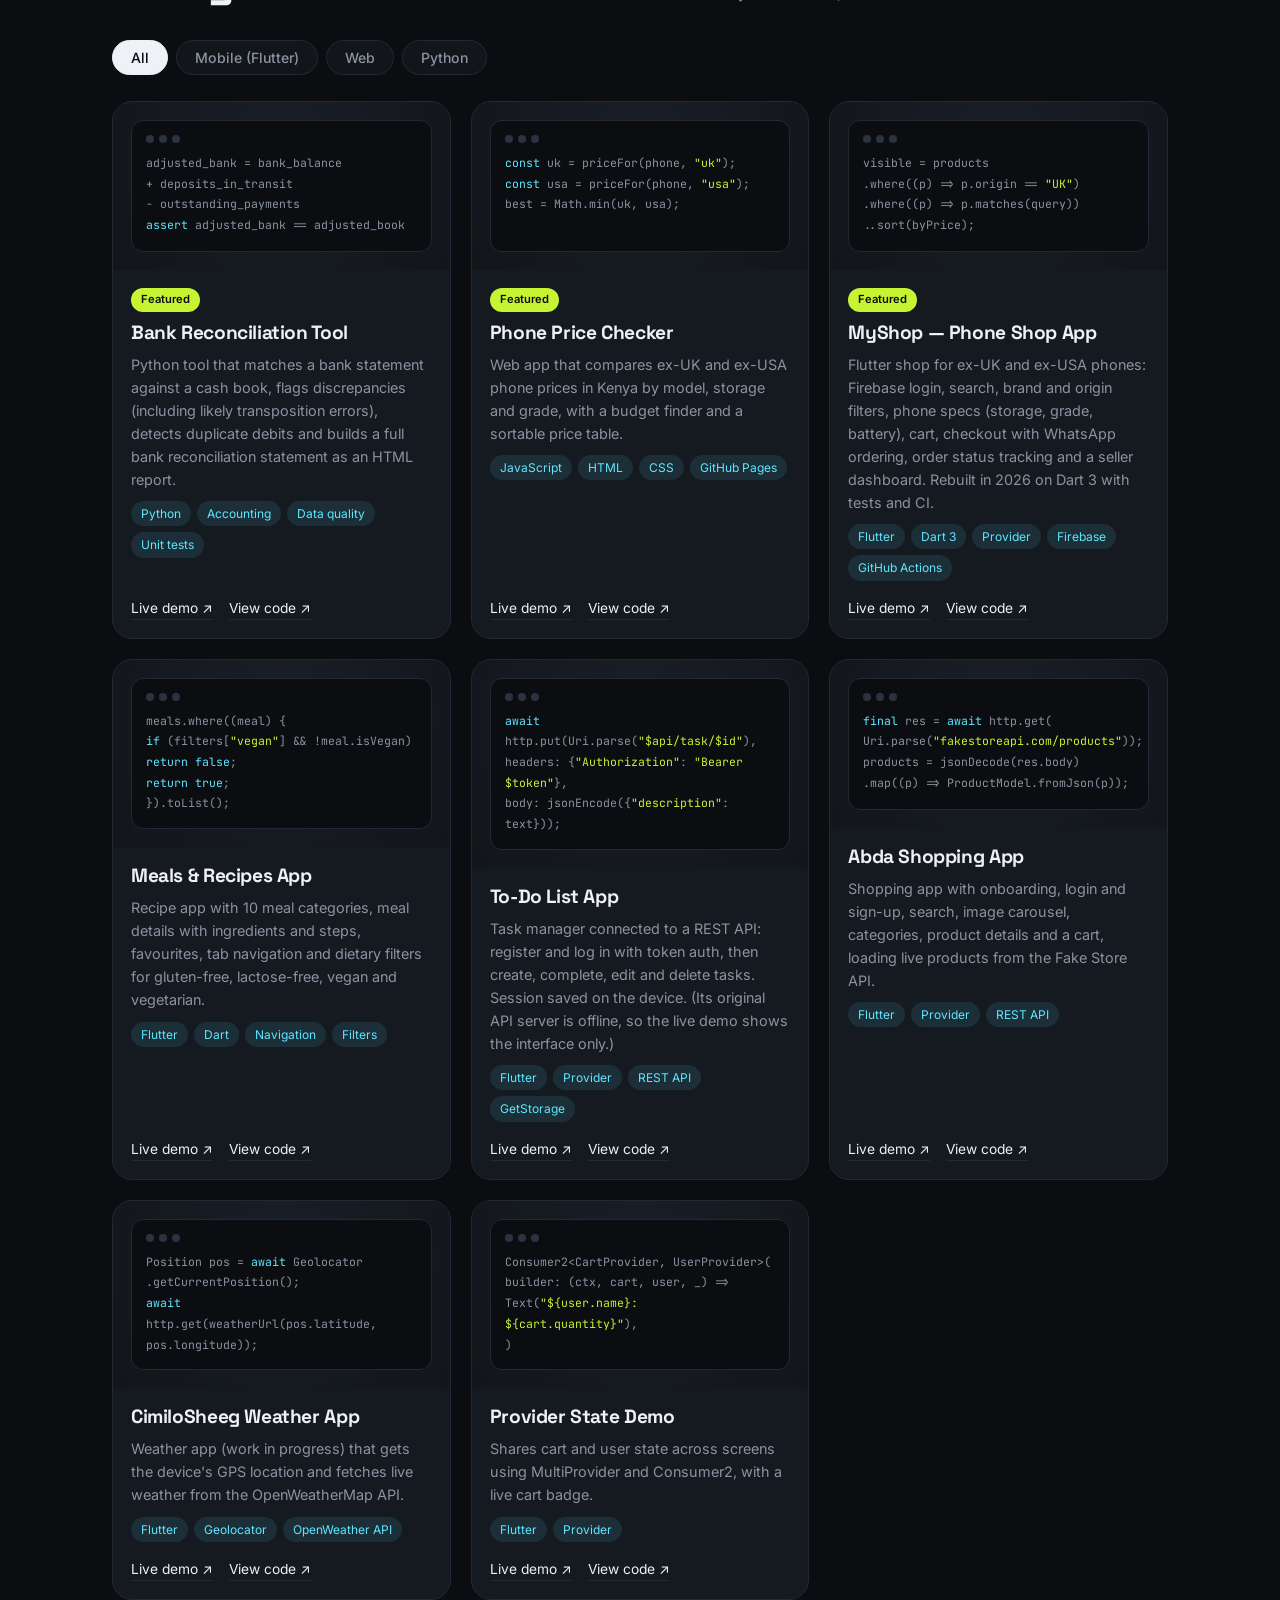
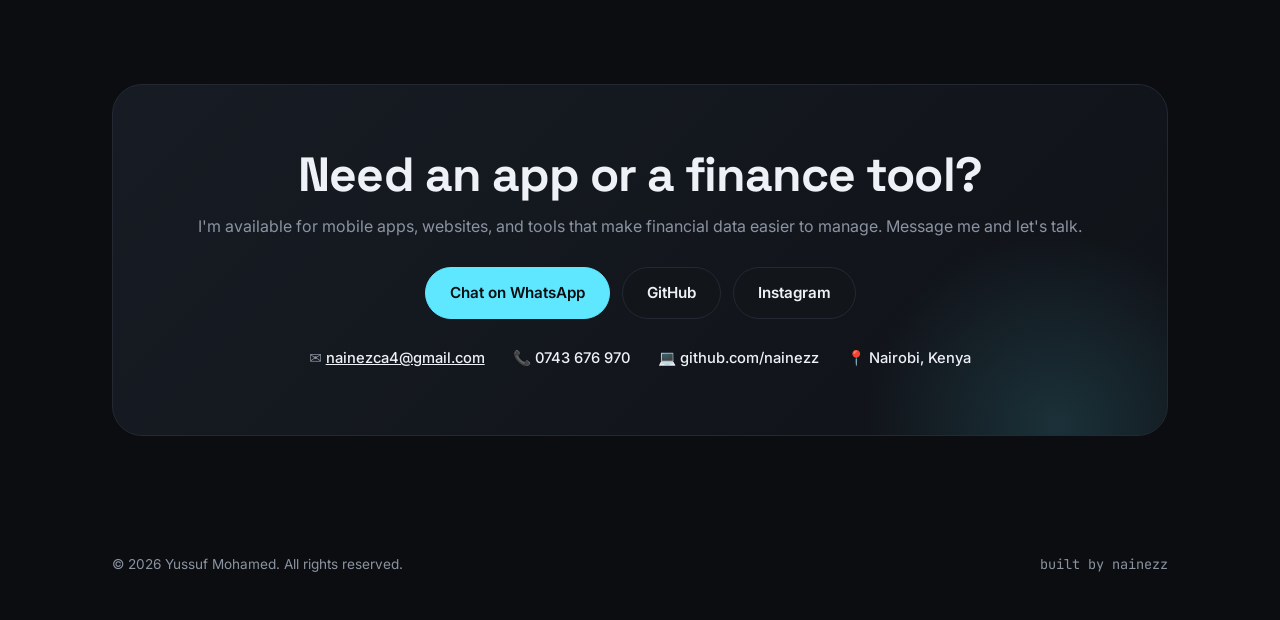
==== commit 7f365776: "Use the name Yussuf Mohamed on the page Headline, About text, photo caption and alt text, descriptio" ====
--- a/index.html
+++ b/index.html
@@ -6,7 +6,7 @@
     <title>Yussuf Mohamed — Software Engineer &amp; Accountant · Nairobi</title>
     <meta
       name="description"
-      content="Nainezz is a Nairobi-based software engineer and accountant with experience in Flutter, Python, JavaScript, financial analysis and data quality."
+      content="Yussuf Mohamed (Nainezz) is a Nairobi-based software engineer and accountant with experience in Flutter, Python, JavaScript, financial analysis and data quality."
     />
     <link
       rel="icon"
@@ -17,580 +17,7 @@
       href="https://fonts.googleapis.com/css2?family=Space+Grotesk:wght@500;600;700&family=Inter:wght@400;500;600&family=JetBrains+Mono:wght@500&display=swap"
       rel="stylesheet"
     />
-    <style>
-      :root {
-        --bg: #0b0d10;
-        --bg2: #12151a;
-        --card: #151920;
-        --line: #232833;
-        --ink: #eef1f5;
-        --muted: #8b93a1;
-        --accent: #5ee7ff;
-        --accent2: #c6f432;
-      }
-      * {
-        box-sizing: border-box;
-        margin: 0;
-        padding: 0;
-      }
-      html {
-        scroll-behavior: smooth;
-      }
-      body {
-        font-family: Inter, system-ui, sans-serif;
-        background: var(--bg);
-        color: var(--ink);
-        line-height: 1.6;
-        -webkit-font-smoothing: antialiased;
-      }
-      h1,
-      h2,
-      h3 {
-        font-family: "Space Grotesk", sans-serif;
-        line-height: 1.1;
-        letter-spacing: -0.02em;
-      }
-      a {
-        color: inherit;
-      }
-      .wrap {
-        max-width: 1100px;
-        margin: 0 auto;
-        padding: 0 22px;
-      }
-      .mono {
-        font-family: "JetBrains Mono", monospace;
-      }
-
-      nav {
-        position: sticky;
-        top: 0;
-        z-index: 20;
-        background: rgba(11, 13, 16, 0.85);
-        backdrop-filter: blur(10px);
-        border-bottom: 1px solid var(--line);
-      }
-      nav .wrap {
-        display: flex;
-        align-items: center;
-        justify-content: space-between;
-        height: 64px;
-      }
-      .logo {
-        font-family: "Space Grotesk";
-        font-weight: 700;
-        font-size: 1.45rem;
-        letter-spacing: -0.04em;
-        text-decoration: none;
-        display: flex;
-        align-items: center;
-        gap: 10px;
-      }
-      .mark {
-        width: 26px;
-        height: 26px;
-        display: block;
-      }
-      .links {
-        display: flex;
-        gap: 24px;
-        align-items: center;
-      }
-      .links a {
-        text-decoration: none;
-        color: var(--muted);
-        font-weight: 500;
-        font-size: 0.93rem;
-      }
-      .links a:hover {
-        color: var(--ink);
-      }
-      .links .cta {
-        background: var(--accent);
-        color: #0b0d10;
-        padding: 8px 16px;
-        border-radius: 999px;
-        font-weight: 600;
-      }
-      .links .cta:hover {
-        color: #0b0d10;
-        filter: brightness(1.08);
-      }
-
-      .hero {
-        position: relative;
-        padding: 100px 0 80px;
-        overflow: hidden;
-      }
-      .hero::before {
-        content: "";
-        position: absolute;
-        right: -150px;
-        top: -200px;
-        width: 620px;
-        height: 620px;
-        background: radial-gradient(
-          circle,
-          rgba(94, 231, 255, 0.14),
-          transparent 65%
-        );
-        pointer-events: none;
-      }
-      .hero .wrap {
-        position: relative;
-        display: grid;
-        grid-template-columns: 1.3fr 1fr;
-        gap: 50px;
-        align-items: center;
-      }
-      .pill {
-        display: inline-flex;
-        gap: 8px;
-        align-items: center;
-        border: 1px solid var(--line);
-        background: var(--bg2);
-        padding: 6px 14px;
-        border-radius: 999px;
-        font-size: 0.82rem;
-        color: var(--muted);
-        margin-bottom: 22px;
-      }
-      .pill .dot {
-        width: 8px;
-        height: 8px;
-        border-radius: 50%;
-        background: var(--accent2);
-        box-shadow: 0 0 10px var(--accent2);
-      }
-      .hero h1 {
-        font-size: clamp(2.6rem, 6vw, 4.6rem);
-        margin-bottom: 20px;
-      }
-      .hero h1 em {
-        font-style: normal;
-        color: var(--accent);
-      }
-      .hero p {
-        color: var(--muted);
-        font-size: 1.12rem;
-        max-width: 540px;
-        margin-bottom: 30px;
-      }
-      .btns {
-        display: flex;
-        gap: 12px;
-        flex-wrap: wrap;
-      }
-      .btn {
-        display: inline-flex;
-        align-items: center;
-        gap: 8px;
-        padding: 13px 24px;
-        border-radius: 999px;
-        font-weight: 600;
-        text-decoration: none;
-        font-size: 0.95rem;
-        border: 1px solid var(--line);
-        background: var(--bg2);
-        transition: 0.2s;
-      }
-      .btn:hover {
-        border-color: var(--muted);
-      }
-      .btn.primary {
-        background: var(--accent);
-        color: #0b0d10;
-        border-color: var(--accent);
-      }
-      .btn.primary:hover {
-        filter: brightness(1.08);
-      }
-
-      .terminal {
-        background: var(--card);
-        border: 1px solid var(--line);
-        border-radius: 18px;
-        overflow: hidden;
-        box-shadow: 0 30px 60px rgba(0, 0, 0, 0.45);
-      }
-      .terminal .bar {
-        display: flex;
-        gap: 6px;
-        padding: 12px 14px;
-        border-bottom: 1px solid var(--line);
-      }
-      .terminal .bar i {
-        width: 10px;
-        height: 10px;
-        border-radius: 50%;
-        background: #2c3340;
-      }
-      .terminal pre {
-        font-family: "JetBrains Mono", monospace;
-        font-size: 0.82rem;
-        line-height: 1.9;
-        padding: 18px 20px;
-        color: var(--muted);
-        white-space: pre-wrap;
-      }
-      .k {
-        color: var(--accent);
-      }
-      .s {
-        color: var(--accent2);
-      }
-      .c {
-        color: #5b6372;
-      }
-
-      section {
-        padding: 84px 0;
-      }
-      .kicker {
-        font-family: "JetBrains Mono";
-        color: var(--accent);
-        font-size: 0.8rem;
-        margin-bottom: 10px;
-      }
-      .head {
-        display: flex;
-        justify-content: space-between;
-        align-items: end;
-        gap: 20px;
-        margin-bottom: 34px;
-        flex-wrap: wrap;
-      }
-      .head h2 {
-        font-size: clamp(2rem, 4vw, 2.9rem);
-      }
-      .head p {
-        color: var(--muted);
-        max-width: 430px;
-      }
-
-      /* about */
-      #about {
-        border-top: 1px solid var(--line);
-      }
-      .about {
-        display: grid;
-        grid-template-columns: 0.85fr 1.15fr;
-        gap: 56px;
-        align-items: start;
-      }
-      .avatar {
-        aspect-ratio: 4/5;
-        border-radius: 28px;
-        background: linear-gradient(140deg, #5ee7ff, #2a6f9d 55%, #162a45);
-        display: flex;
-        align-items: center;
-        justify-content: center;
-        font-family: "Space Grotesk";
-        font-weight: 700;
-        font-size: 5.5rem;
-        color: #0b0d10;
-        position: relative;
-        max-width: 400px;
-      }
-      .avatar small {
-        position: absolute;
-        bottom: 14px;
-        font: 500 0.75rem Inter;
-        opacity: 0.6;
-      }
-      .about h2 {
-        font-size: clamp(2rem, 4vw, 2.7rem);
-        margin-bottom: 18px;
-      }
-      .about p {
-        color: var(--muted);
-        margin-bottom: 14px;
-      }
-      .facts {
-        display: grid;
-        grid-template-columns: repeat(3, 1fr);
-        gap: 12px;
-        margin: 24px 0;
-      }
-      .fact {
-        background: var(--card);
-        border: 1px solid var(--line);
-        border-radius: 14px;
-        padding: 16px;
-      }
-      .fact b {
-        display: block;
-        font-family: "Space Grotesk";
-        font-size: 1.05rem;
-      }
-      .fact span {
-        color: var(--muted);
-        font-size: 0.84rem;
-      }
-
-      /* skills */
-      #skills {
-        background: var(--bg2);
-        border-top: 1px solid var(--line);
-        border-bottom: 1px solid var(--line);
-      }
-      .skill-groups {
-        display: grid;
-        grid-template-columns: repeat(3, 1fr);
-        gap: 18px;
-      }
-      .skill-groups.two-col {
-        grid-template-columns: repeat(2, 1fr);
-      }
-      .group {
-        background: var(--card);
-        border: 1px solid var(--line);
-        border-radius: 18px;
-        padding: 22px;
-      }
-      .group h3 {
-        font-size: 1.1rem;
-        margin-bottom: 14px;
-      }
-      .tags {
-        display: flex;
-        flex-wrap: wrap;
-        gap: 8px;
-      }
-      .tags span {
-        border: 1px solid var(--line);
-        background: var(--bg2);
-        padding: 6px 12px;
-        border-radius: 10px;
-        font-size: 0.86rem;
-      }
-
-      /* projects */
-      .filters {
-        display: flex;
-        gap: 8px;
-        flex-wrap: wrap;
-        margin-bottom: 26px;
-      }
-      .chip {
-        padding: 8px 18px;
-        border-radius: 999px;
-        border: 1px solid var(--line);
-        background: var(--bg2);
-        cursor: pointer;
-        font:
-          500 0.88rem Inter,
-          sans-serif;
-        color: var(--muted);
-      }
-      .chip:hover {
-        color: var(--ink);
-      }
-      .chip.on {
-        background: var(--ink);
-        color: var(--bg);
-        border-color: var(--ink);
-      }
-      .grid {
-        display: grid;
-        grid-template-columns: repeat(auto-fill, minmax(300px, 1fr));
-        gap: 20px;
-      }
-      .card {
-        background: var(--card);
-        border: 1px solid var(--line);
-        border-radius: 20px;
-        overflow: hidden;
-        display: flex;
-        flex-direction: column;
-        transition:
-          transform 0.2s,
-          border-color 0.2s;
-      }
-      .card:hover {
-        transform: translateY(-4px);
-        border-color: #3a4252;
-      }
-      .thumb {
-        padding: 18px;
-        background: radial-gradient(circle at 50% 30%, #1a2029, #12151a);
-      }
-      .code {
-        border-radius: 12px;
-        background: #0b0d10;
-        border: 1px solid var(--line);
-        padding: 14px;
-        font-family: "JetBrains Mono";
-        font-size: 0.72rem;
-        color: var(--muted);
-        line-height: 1.8;
-        min-height: 132px;
-        overflow: hidden;
-      }
-      .code .d {
-        display: flex;
-        gap: 5px;
-        margin-bottom: 10px;
-      }
-      .code .d i {
-        width: 8px;
-        height: 8px;
-        border-radius: 50%;
-        background: #2c3340;
-      }
-      .body {
-        padding: 18px;
-        display: flex;
-        flex-direction: column;
-        gap: 10px;
-        flex: 1;
-      }
-      .body h3 {
-        font-size: 1.2rem;
-      }
-      .body p {
-        color: var(--muted);
-        font-size: 0.9rem;
-      }
-      .stack {
-        display: flex;
-        flex-wrap: wrap;
-        gap: 6px;
-      }
-      .stack span {
-        font-size: 0.75rem;
-        background: rgba(94, 231, 255, 0.1);
-        color: var(--accent);
-        padding: 3px 10px;
-        border-radius: 999px;
-      }
-      .feat {
-        font-size: 0.7rem;
-        font-weight: 600;
-        color: #0b0d10;
-        background: var(--accent2);
-        padding: 3px 10px;
-        border-radius: 999px;
-        align-self: flex-start;
-      }
-      .plinks {
-        display: flex;
-        gap: 16px;
-        margin-top: auto;
-        padding-top: 6px;
-      }
-      .plinks a {
-        font-size: 0.86rem;
-        text-decoration: none;
-        border-bottom: 1px solid var(--line);
-      }
-      .plinks a:hover {
-        border-color: var(--accent);
-      }
-
-      /* contact */
-      .contact {
-        border-radius: 30px;
-        padding: 64px 40px;
-        text-align: center;
-        background: linear-gradient(135deg, #171c24, #0f1217);
-        border: 1px solid var(--line);
-        position: relative;
-        overflow: hidden;
-      }
-      .contact::before {
-        content: "";
-        position: absolute;
-        right: -100px;
-        bottom: -200px;
-        width: 420px;
-        height: 420px;
-        background: radial-gradient(
-          circle,
-          rgba(94, 231, 255, 0.14),
-          transparent 65%
-        );
-      }
-      .contact h2 {
-        font-size: clamp(2rem, 4.5vw, 3rem);
-        margin-bottom: 12px;
-        position: relative;
-      }
-      .contact p {
-        color: var(--muted);
-        margin-bottom: 28px;
-        position: relative;
-      }
-      .contact .btns {
-        justify-content: center;
-        position: relative;
-      }
-      .details {
-        margin-top: 28px;
-        display: flex;
-        gap: 28px;
-        justify-content: center;
-        flex-wrap: wrap;
-        color: var(--muted);
-        font-size: 0.92rem;
-        position: relative;
-      }
-      .details b {
-        color: var(--ink);
-        font-weight: 500;
-      }
-
-      .shop-band {
-        display: flex;
-        justify-content: space-between;
-        align-items: center;
-        gap: 16px;
-        flex-wrap: wrap;
-        background: var(--card);
-        border: 1px solid var(--line);
-        border-radius: 18px;
-        padding: 20px 24px;
-        margin-top: 22px;
-      }
-      .shop-band p {
-        color: var(--muted);
-      }
-      .shop-band b {
-        color: var(--ink);
-      }
-
-      footer {
-        padding: 34px 0 44px;
-        color: var(--muted);
-        font-size: 0.85rem;
-      }
-      footer .wrap {
-        display: flex;
-        justify-content: space-between;
-        flex-wrap: wrap;
-        gap: 10px;
-      }
-
-      @media (max-width: 860px) {
-        .hero .wrap,
-        .about {
-          grid-template-columns: 1fr;
-        }
-        .skill-groups,
-        .skill-groups.two-col {
-          grid-template-columns: 1fr;
-        }
-        .facts {
-          grid-template-columns: 1fr 1fr 1fr;
-        }
-        .links a:not(.cta) {
-          display: none;
-        }
-        .contact {
-          padding: 44px 22px;
-        }
-      }
-    </style>
+    <link rel="stylesheet" href="css/style.css" />
   </head>
   <body>
     <nav>
@@ -620,7 +47,7 @@
             Nairobi, Kenya
           </div>
           <h1>
-            Hi, I'm Nainezz.<br />I build <em>apps</em> and<br />make
+            Hi, I'm Yussuf Mohamed.<br />I build <em>apps</em> and<br />make
             <em>numbers</em> add up.
           </h1>
           <p>
@@ -658,7 +85,7 @@
         >
           <img
             src="assets/nainezz-portrait.jpg"
-            alt="Nainezz profile portrait"
+            alt="Yussuf Mohamed profile portrait"
             style="
               width: 100%;
               height: 100%;
@@ -672,14 +99,14 @@
               padding: 5px 10px;
               border-radius: 999px;
             "
-            >Nainezz · Nairobi</small
+            >Yussuf Mohamed · Nairobi</small
           >
         </div>
         <div>
           <div class="kicker">// about me</div>
           <h2>Engineer from Nairobi, building for real people.</h2>
           <p>
-            I'm Nainezz, a software engineer based in Nairobi, Kenya, with a
+            I'm Yussuf Mohamed, a software engineer based in Nairobi, Kenya, with a
             Bachelor of Science in Software Engineering from Zhejiang Normal
             University, China. My development experience includes Flutter mobile
             applications, Python, JavaScript, Firebase and REST API
@@ -875,191 +302,12 @@
 
     <footer>
       <div class="wrap">
-        <span>© <span id="yr"></span> Nainezz. All rights reserved.</span>
+        <span>© <span id="yr"></span> Yussuf Mohamed. All rights reserved.</span>
         <span class="mono">built by nainezz</span>
       </div>
     </footer>
 
-    <script>
-      /* ============================================================
-   EDIT YOUR PROJECTS HERE
-   type: "Mobile" or "Web". featured: true puts a badge on the card.
-   Add live: "https://..." to show a Live demo link.
-   ============================================================ */
-      const GITHUB = "nainezz";
-      const WHATSAPP = "254743676970";
-      const PROJECTS = [
-        {
-          title: "Bank Reconciliation Tool",
-          repo: "bank-reconciliation",
-          live: "https://nainezz.github.io/bank-reconciliation/",
-          desc: "Python tool that matches a bank statement against a cash book, flags discrepancies (including likely transposition errors), detects duplicate debits and builds a full bank reconciliation statement as an HTML report.",
-          stack: ["Python", "Accounting", "Data quality", "Unit tests"],
-          snippet: [
-            "adjusted_bank = bank_balance",
-            "  + deposits_in_transit",
-            "  - outstanding_payments",
-            '<span class="k">assert</span> adjusted_bank == adjusted_book',
-          ],
-        },
-        {
-          title: "Phone Price Checker",
-          repo: "phone-price-checker",
-          live: "https://nainezz.github.io/phone-price-checker/",
-          desc: "Web app that compares ex-UK and ex-USA phone prices in Kenya by model, storage and grade, with a budget finder and a sortable price table.",
-          stack: ["JavaScript", "HTML", "CSS", "GitHub Pages"],
-          snippet: [
-            '<span class="k">const</span> uk  = priceFor(phone, <span class="s">"uk"</span>);',
-            '<span class="k">const</span> usa = priceFor(phone, <span class="s">"usa"</span>);',
-            "best = Math.min(uk, usa);",
-          ],
-        },
-        {
-          title: "MyShop — Phone Shop App",
-          repo: "MyShop",
-          live: "https://nainezz.github.io/MyShop/",
-          desc: "Flutter shop for ex-UK and ex-USA phones: Firebase login, search, brand and origin filters, phone specs (storage, grade, battery), cart, checkout with WhatsApp ordering, order status tracking and a seller dashboard. Rebuilt in 2026 on Dart 3 with tests and CI.",
-          stack: [
-            "Flutter",
-            "Dart 3",
-            "Provider",
-            "Firebase",
-            "GitHub Actions",
-          ],
-          snippet: [
-            "visible = products",
-            '  .where((p) => p.origin == <span class="s">"UK"</span>)',
-            "  .where((p) => p.matches(query))",
-            "  ..sort(byPrice);",
-          ],
-        },
-        {
-          title: "Meals & Recipes App",
-          repo: "restaurentprojcet",
-          live: "https://nainezz.github.io/restaurentprojcet/",
-          desc: "Recipe app with 10 meal categories, meal details with ingredients and steps, favourites, tab navigation and dietary filters for gluten-free, lactose-free, vegan and vegetarian.",
-          stack: ["Flutter", "Dart", "Navigation", "Filters"],
-          snippet: [
-            "meals.where((meal) {",
-            '  <span class="k">if</span> (filters[<span class="s">"vegan"</span>] && !meal.isVegan)',
-            '    <span class="k">return false</span>;',
-            '  <span class="k">return true</span>;',
-            "}).toList();",
-          ],
-        },
-        {
-          title: "To-Do List App",
-          repo: "todolist",
-          live: "https://nainezz.github.io/todolist/",
-          desc: "Task manager connected to a REST API: register and log in with token auth, then create, complete, edit and delete tasks. Session saved on the device. (Its original API server is offline, so the live demo shows the interface only.)",
-          stack: ["Flutter", "Provider", "REST API", "GetStorage"],
-          snippet: [
-            '<span class="k">await</span> http.put(Uri.parse(<span class="s">"$api/task/$id"</span>),',
-            '  headers: {<span class="s">"Authorization"</span>: <span class="s">"Bearer $token"</span>},',
-            '  body: jsonEncode({<span class="s">"description"</span>: text}));',
-          ],
-        },
-        {
-          title: "Abda Shopping App",
-          repo: "login-form",
-          live: "https://nainezz.github.io/login-form/",
-          desc: "Shopping app with onboarding, login and sign-up, search, image carousel, categories, product details and a cart, loading live products from the Fake Store API.",
-          stack: ["Flutter", "Provider", "REST API"],
-          snippet: [
-            '<span class="k">final</span> res = <span class="k">await</span> http.get(',
-            '  Uri.parse(<span class="s">"fakestoreapi.com/products"</span>));',
-            "products = jsonDecode(res.body)",
-            "  .map((p) => ProductModel.fromJson(p));",
-          ],
-        },
-        {
-          title: "CimiloSheeg Weather App",
-          repo: "weatherApp",
-          live: "https://nainezz.github.io/weatherApp/",
-          desc: "Weather app (work in progress) that gets the device's GPS location and fetches live weather from the OpenWeatherMap API.",
-          stack: ["Flutter", "Geolocator", "OpenWeather API"],
-          snippet: [
-            'Position pos = <span class="k">await</span> Geolocator',
-            "  .getCurrentPosition();",
-            '<span class="k">await</span> http.get(weatherUrl(pos.latitude,',
-            "  pos.longitude));",
-          ],
-        },
-        {
-          title: "Provider State Demo",
-          repo: "providerTest",
-          live: "https://nainezz.github.io/providerTest/",
-          desc: "Shares cart and user state across screens using MultiProvider and Consumer2, with a live cart badge.",
-          stack: ["Flutter", "Provider"],
-          snippet: [
-            "Consumer2&lt;CartProvider, UserProvider&gt;(",
-            "  builder: (ctx, cart, user, _) =>",
-            '    Text(<span class="s">"${user.name}: ${cart.quantity}"</span>),',
-            ")",
-          ],
-        },
-      ];
-      /* ============================================================ */
-
-      const $ = (id) => document.getElementById(id);
-      $("yr").textContent = new Date().getFullYear();
-      $("projCount").textContent = PROJECTS.length;
-      $("waBtn").href =
-        `https://wa.me/${WHATSAPP}?text=${encodeURIComponent("Hi Nainezz, I saw your portfolio and I'd like to talk about a project.")}`;
-
-      const typeOf = (p) =>
-        p.stack.includes("Flutter")
-          ? "Mobile"
-          : p.stack.includes("Python")
-            ? "Python"
-            : "Web";
-      let active = "All";
-
-      function renderFilters() {
-        const opts = ["All", "Mobile", "Web", "Python"];
-        $("filters").innerHTML = opts
-          .map(
-            (o) =>
-              `<button class="chip ${o === active ? "on" : ""}" data-o="${o}">${o === "Mobile" ? "Mobile (Flutter)" : o}</button>`,
-          )
-          .join("");
-        $("filters")
-          .querySelectorAll(".chip")
-          .forEach(
-            (b) =>
-              (b.onclick = () => {
-                active = b.dataset.o;
-                renderFilters();
-                renderProjects();
-              }),
-          );
-      }
-
-      function renderProjects() {
-        $("projectGrid").innerHTML = PROJECTS.filter(
-          (p) => active === "All" || typeOf(p) === active,
-        )
-          .map(
-            (p, i) => `
-    <article class="card">
-      <div class="thumb"><div class="code"><div class="d"><i></i><i></i><i></i></div>${p.snippet.join("<br>")}</div></div>
-      <div class="body">
-        ${PROJECTS.indexOf(p) < 3 ? '<span class="feat">Featured</span>' : ""}
-        <h3>${p.title}</h3>
-        <p>${p.desc}</p>
-        <div class="stack">${p.stack.map((s) => `<span>${s}</span>`).join("")}</div>
-        <div class="plinks">
-          ${p.live ? `<a href="${p.live}" target="_blank" rel="noopener">Live demo ↗</a>` : ""}
-          <a href="https://github.com/${GITHUB}/${p.repo}" target="_blank" rel="noopener">View code ↗</a>
-        </div>
-      </div>
-    </article>`,
-          )
-          .join("");
-      }
-
-      renderFilters();
-      renderProjects();
-    </script>
+    <script src="js/projects.js"></script>
+    <script src="js/main.js"></script>
   </body>
 </html>
--- a/css/style.css
+++ b/css/style.css
@@ -0,0 +1,116 @@
+/* Nainezz portfolio styles */
+
+:root{
+  --bg:#0b0d10; --bg2:#12151a; --card:#151920; --line:#232833;
+  --ink:#eef1f5; --muted:#8b93a1; --accent:#5ee7ff; --accent2:#c6f432;
+}
+*{box-sizing:border-box;margin:0;padding:0}
+html{scroll-behavior:smooth}
+body{font-family:Inter,system-ui,sans-serif;background:var(--bg);color:var(--ink);line-height:1.6;-webkit-font-smoothing:antialiased}
+h1,h2,h3{font-family:"Space Grotesk",sans-serif;line-height:1.1;letter-spacing:-.02em}
+a{color:inherit}
+.wrap{max-width:1100px;margin:0 auto;padding:0 22px}
+.mono{font-family:"JetBrains Mono",monospace}
+
+nav{position:sticky;top:0;z-index:20;background:rgba(11,13,16,.85);backdrop-filter:blur(10px);border-bottom:1px solid var(--line)}
+nav .wrap{display:flex;align-items:center;justify-content:space-between;height:64px}
+.logo{font-family:"Space Grotesk";font-weight:700;font-size:1.45rem;letter-spacing:-.04em;text-decoration:none;display:flex;align-items:center;gap:10px}
+.mark{width:26px;height:26px;display:block}
+.links{display:flex;gap:24px;align-items:center}
+.links a{text-decoration:none;color:var(--muted);font-weight:500;font-size:.93rem}
+.links a:hover{color:var(--ink)}
+.links .cta{background:var(--accent);color:#0b0d10;padding:8px 16px;border-radius:999px;font-weight:600}
+.links .cta:hover{color:#0b0d10;filter:brightness(1.08)}
+
+.hero{position:relative;padding:100px 0 80px;overflow:hidden}
+.hero::before{content:"";position:absolute;right:-150px;top:-200px;width:620px;height:620px;background:radial-gradient(circle,rgba(94,231,255,.14),transparent 65%);pointer-events:none}
+.hero .wrap{position:relative;display:grid;grid-template-columns:1.3fr 1fr;gap:50px;align-items:center}
+.pill{display:inline-flex;gap:8px;align-items:center;border:1px solid var(--line);background:var(--bg2);padding:6px 14px;border-radius:999px;font-size:.82rem;color:var(--muted);margin-bottom:22px}
+.pill .dot{width:8px;height:8px;border-radius:50%;background:var(--accent2);box-shadow:0 0 10px var(--accent2)}
+.hero h1{font-size:clamp(2.6rem,6vw,4.6rem);margin-bottom:20px}
+.hero h1 em{font-style:normal;color:var(--accent)}
+.hero p{color:var(--muted);font-size:1.12rem;max-width:540px;margin-bottom:30px}
+.btns{display:flex;gap:12px;flex-wrap:wrap}
+.btn{display:inline-flex;align-items:center;gap:8px;padding:13px 24px;border-radius:999px;font-weight:600;text-decoration:none;font-size:.95rem;border:1px solid var(--line);background:var(--bg2);transition:.2s}
+.btn:hover{border-color:var(--muted)}
+.btn.primary{background:var(--accent);color:#0b0d10;border-color:var(--accent)}
+.btn.primary:hover{filter:brightness(1.08)}
+
+.terminal{background:var(--card);border:1px solid var(--line);border-radius:18px;overflow:hidden;box-shadow:0 30px 60px rgba(0,0,0,.45)}
+.terminal .bar{display:flex;gap:6px;padding:12px 14px;border-bottom:1px solid var(--line)}
+.terminal .bar i{width:10px;height:10px;border-radius:50%;background:#2c3340}
+.terminal pre{font-family:"JetBrains Mono",monospace;font-size:.82rem;line-height:1.9;padding:18px 20px;color:var(--muted);white-space:pre-wrap}
+.k{color:var(--accent)} .s{color:var(--accent2)} .c{color:#5b6372}
+
+section{padding:84px 0}
+.kicker{font-family:"JetBrains Mono";color:var(--accent);font-size:.8rem;margin-bottom:10px}
+.head{display:flex;justify-content:space-between;align-items:end;gap:20px;margin-bottom:34px;flex-wrap:wrap}
+.head h2{font-size:clamp(2rem,4vw,2.9rem)}
+.head p{color:var(--muted);max-width:430px}
+
+/* about */
+#about{border-top:1px solid var(--line)}
+.about{display:grid;grid-template-columns:.85fr 1.15fr;gap:56px;align-items:start}
+.avatar{aspect-ratio:4/5;border-radius:28px;background:linear-gradient(140deg,#5ee7ff,#2a6f9d 55%,#162a45);display:flex;align-items:center;justify-content:center;font-family:"Space Grotesk";font-weight:700;font-size:5.5rem;color:#0b0d10;position:relative;max-width:400px}
+.avatar small{position:absolute;bottom:14px;font:500 .75rem Inter;opacity:.6}
+.about h2{font-size:clamp(2rem,4vw,2.7rem);margin-bottom:18px}
+.about p{color:var(--muted);margin-bottom:14px}
+.facts{display:grid;grid-template-columns:repeat(3,1fr);gap:12px;margin:24px 0}
+.fact{background:var(--card);border:1px solid var(--line);border-radius:14px;padding:16px}
+.fact b{display:block;font-family:"Space Grotesk";font-size:1.05rem}
+.fact span{color:var(--muted);font-size:.84rem}
+
+/* skills */
+#skills{background:var(--bg2);border-top:1px solid var(--line);border-bottom:1px solid var(--line)}
+.skill-groups{display:grid;grid-template-columns:repeat(3,1fr);gap:18px}
+.skill-groups.two-col{grid-template-columns:repeat(2,1fr)}
+.group{background:var(--card);border:1px solid var(--line);border-radius:18px;padding:22px}
+.group h3{font-size:1.1rem;margin-bottom:14px}
+.tags{display:flex;flex-wrap:wrap;gap:8px}
+.tags span{border:1px solid var(--line);background:var(--bg2);padding:6px 12px;border-radius:10px;font-size:.86rem}
+
+/* projects */
+.filters{display:flex;gap:8px;flex-wrap:wrap;margin-bottom:26px}
+.chip{padding:8px 18px;border-radius:999px;border:1px solid var(--line);background:var(--bg2);cursor:pointer;font:500 .88rem Inter,sans-serif;color:var(--muted)}
+.chip:hover{color:var(--ink)}
+.chip.on{background:var(--ink);color:var(--bg);border-color:var(--ink)}
+.grid{display:grid;grid-template-columns:repeat(auto-fill,minmax(300px,1fr));gap:20px}
+.card{background:var(--card);border:1px solid var(--line);border-radius:20px;overflow:hidden;display:flex;flex-direction:column;transition:transform .2s,border-color .2s}
+.card:hover{transform:translateY(-4px);border-color:#3a4252}
+.thumb{padding:18px;background:radial-gradient(circle at 50% 30%,#1a2029,#12151a)}
+.code{border-radius:12px;background:#0b0d10;border:1px solid var(--line);padding:14px;font-family:"JetBrains Mono";font-size:.72rem;color:var(--muted);line-height:1.8;min-height:132px;overflow:hidden}
+.code .d{display:flex;gap:5px;margin-bottom:10px}
+.code .d i{width:8px;height:8px;border-radius:50%;background:#2c3340}
+.body{padding:18px;display:flex;flex-direction:column;gap:10px;flex:1}
+.body h3{font-size:1.2rem}
+.body p{color:var(--muted);font-size:.9rem}
+.stack{display:flex;flex-wrap:wrap;gap:6px}
+.stack span{font-size:.75rem;background:rgba(94,231,255,.1);color:var(--accent);padding:3px 10px;border-radius:999px}
+.feat{font-size:.7rem;font-weight:600;color:#0b0d10;background:var(--accent2);padding:3px 10px;border-radius:999px;align-self:flex-start}
+.plinks{display:flex;gap:16px;margin-top:auto;padding-top:6px}
+.plinks a{font-size:.86rem;text-decoration:none;border-bottom:1px solid var(--line)}
+.plinks a:hover{border-color:var(--accent)}
+
+/* contact */
+.contact{border-radius:30px;padding:64px 40px;text-align:center;background:linear-gradient(135deg,#171c24,#0f1217);border:1px solid var(--line);position:relative;overflow:hidden}
+.contact::before{content:"";position:absolute;right:-100px;bottom:-200px;width:420px;height:420px;background:radial-gradient(circle,rgba(94,231,255,.14),transparent 65%)}
+.contact h2{font-size:clamp(2rem,4.5vw,3rem);margin-bottom:12px;position:relative}
+.contact p{color:var(--muted);margin-bottom:28px;position:relative}
+.contact .btns{justify-content:center;position:relative}
+.details{margin-top:28px;display:flex;gap:28px;justify-content:center;flex-wrap:wrap;color:var(--muted);font-size:.92rem;position:relative}
+.details b{color:var(--ink);font-weight:500}
+
+.shop-band{display:flex;justify-content:space-between;align-items:center;gap:16px;flex-wrap:wrap;background:var(--card);border:1px solid var(--line);border-radius:18px;padding:20px 24px;margin-top:22px}
+.shop-band p{color:var(--muted)}
+.shop-band b{color:var(--ink)}
+
+footer{padding:34px 0 44px;color:var(--muted);font-size:.85rem}
+footer .wrap{display:flex;justify-content:space-between;flex-wrap:wrap;gap:10px}
+
+@media(max-width:860px){
+  .hero .wrap,.about{grid-template-columns:1fr}
+  .skill-groups,.skill-groups.two-col{grid-template-columns:1fr}
+  .facts{grid-template-columns:1fr 1fr 1fr}
+  .links a:not(.cta){display:none}
+  .contact{padding:44px 22px}
+}
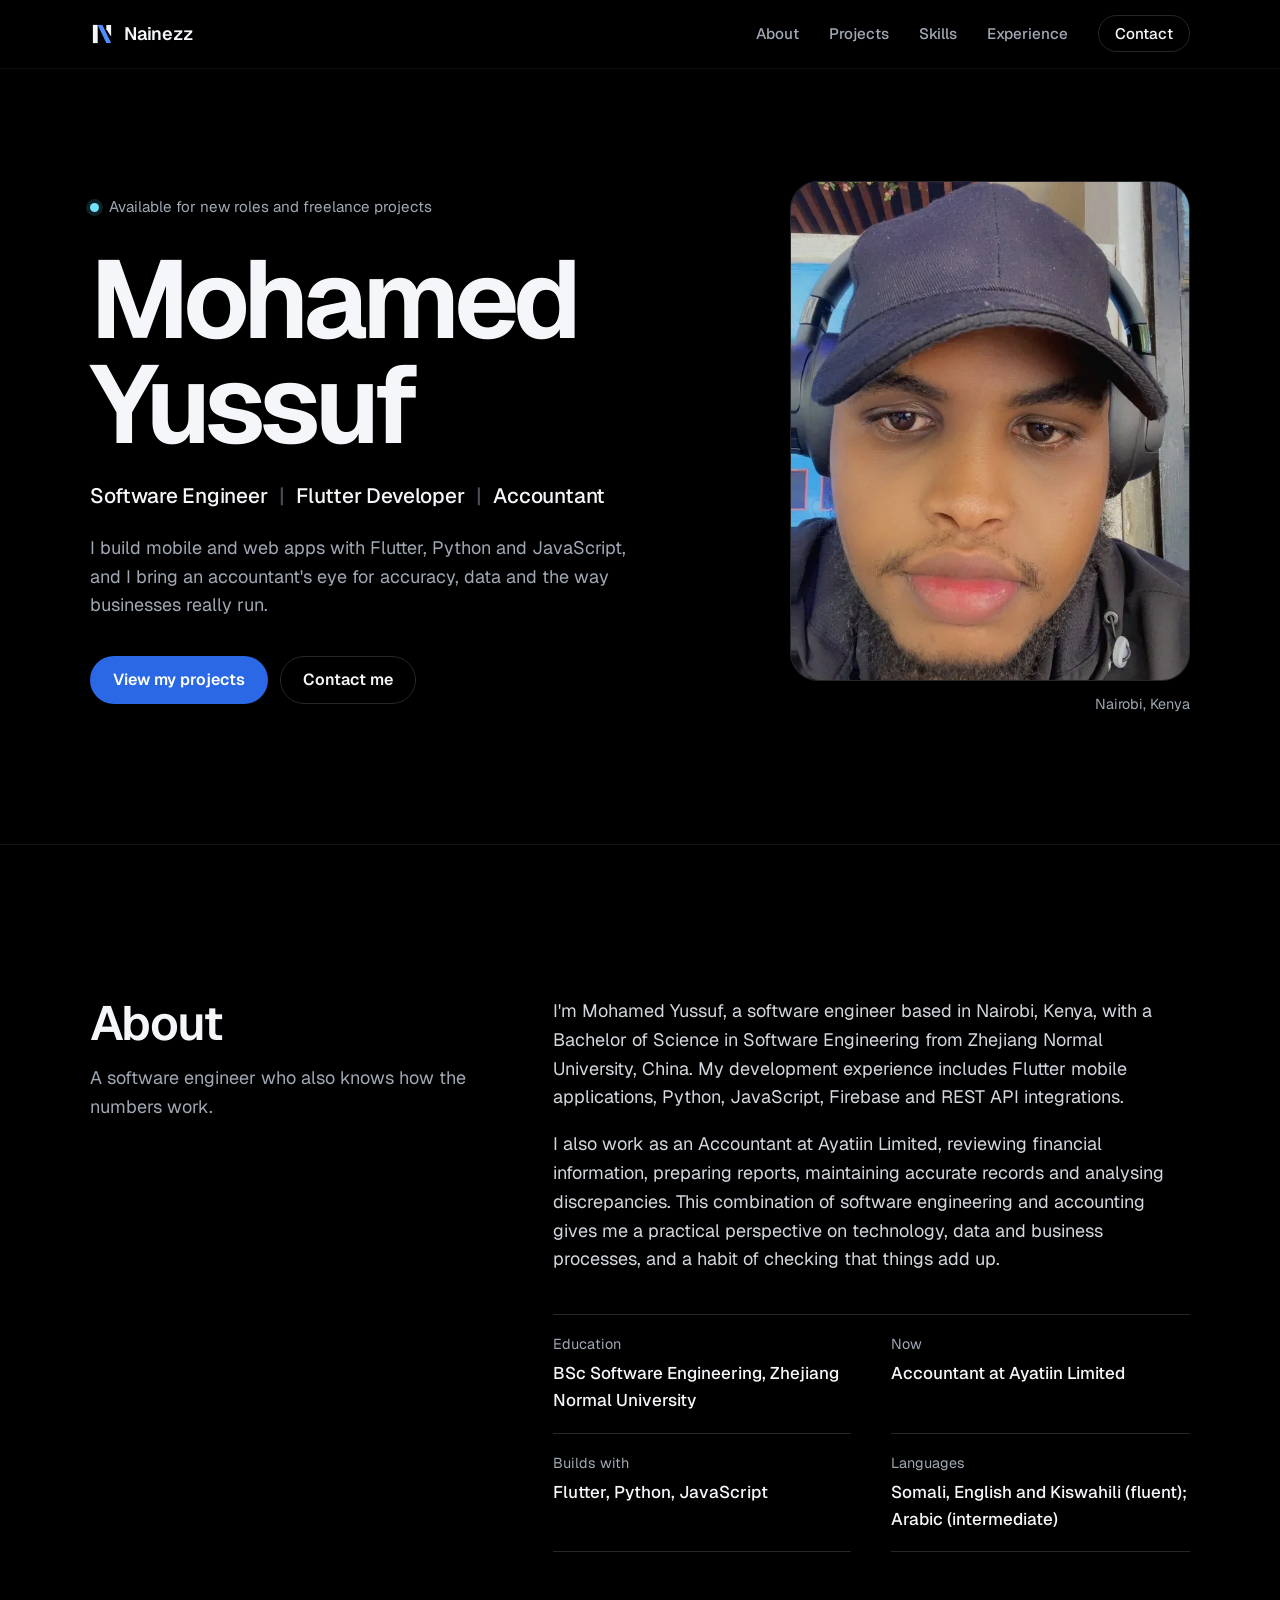
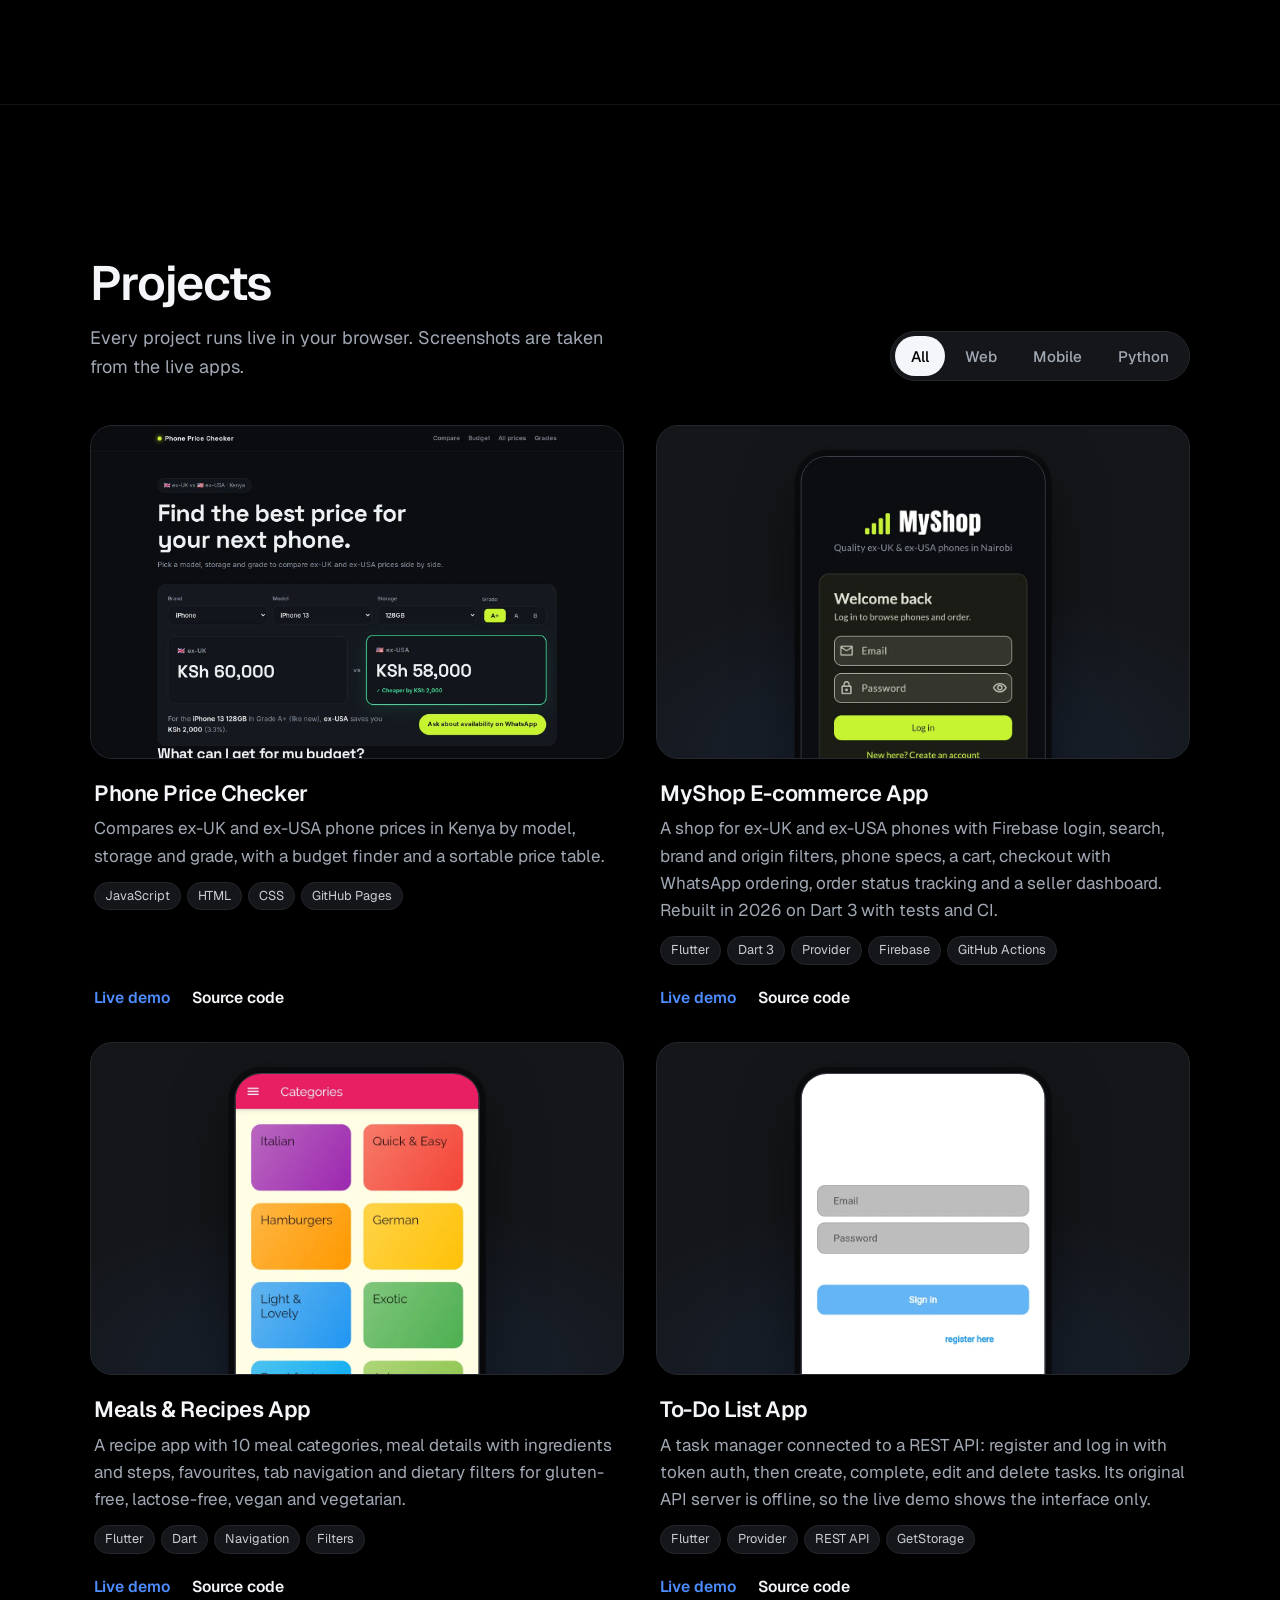
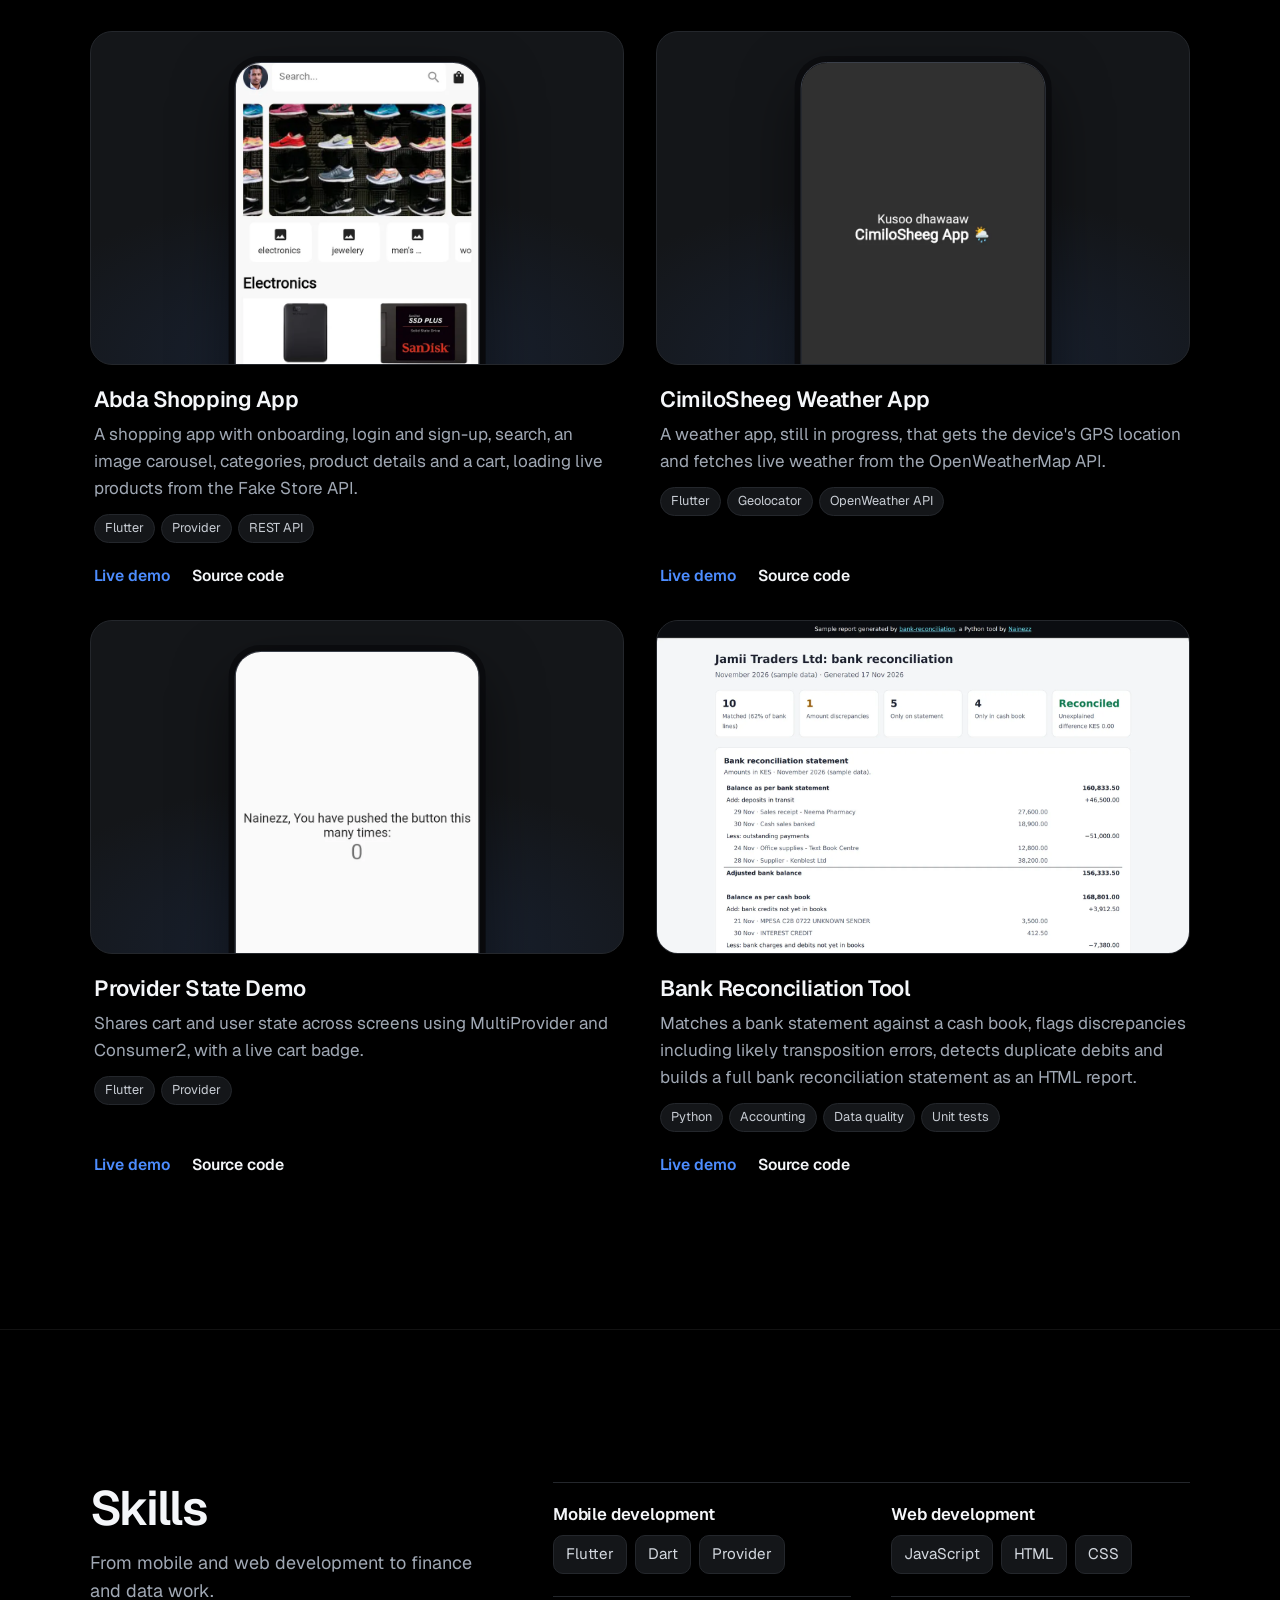
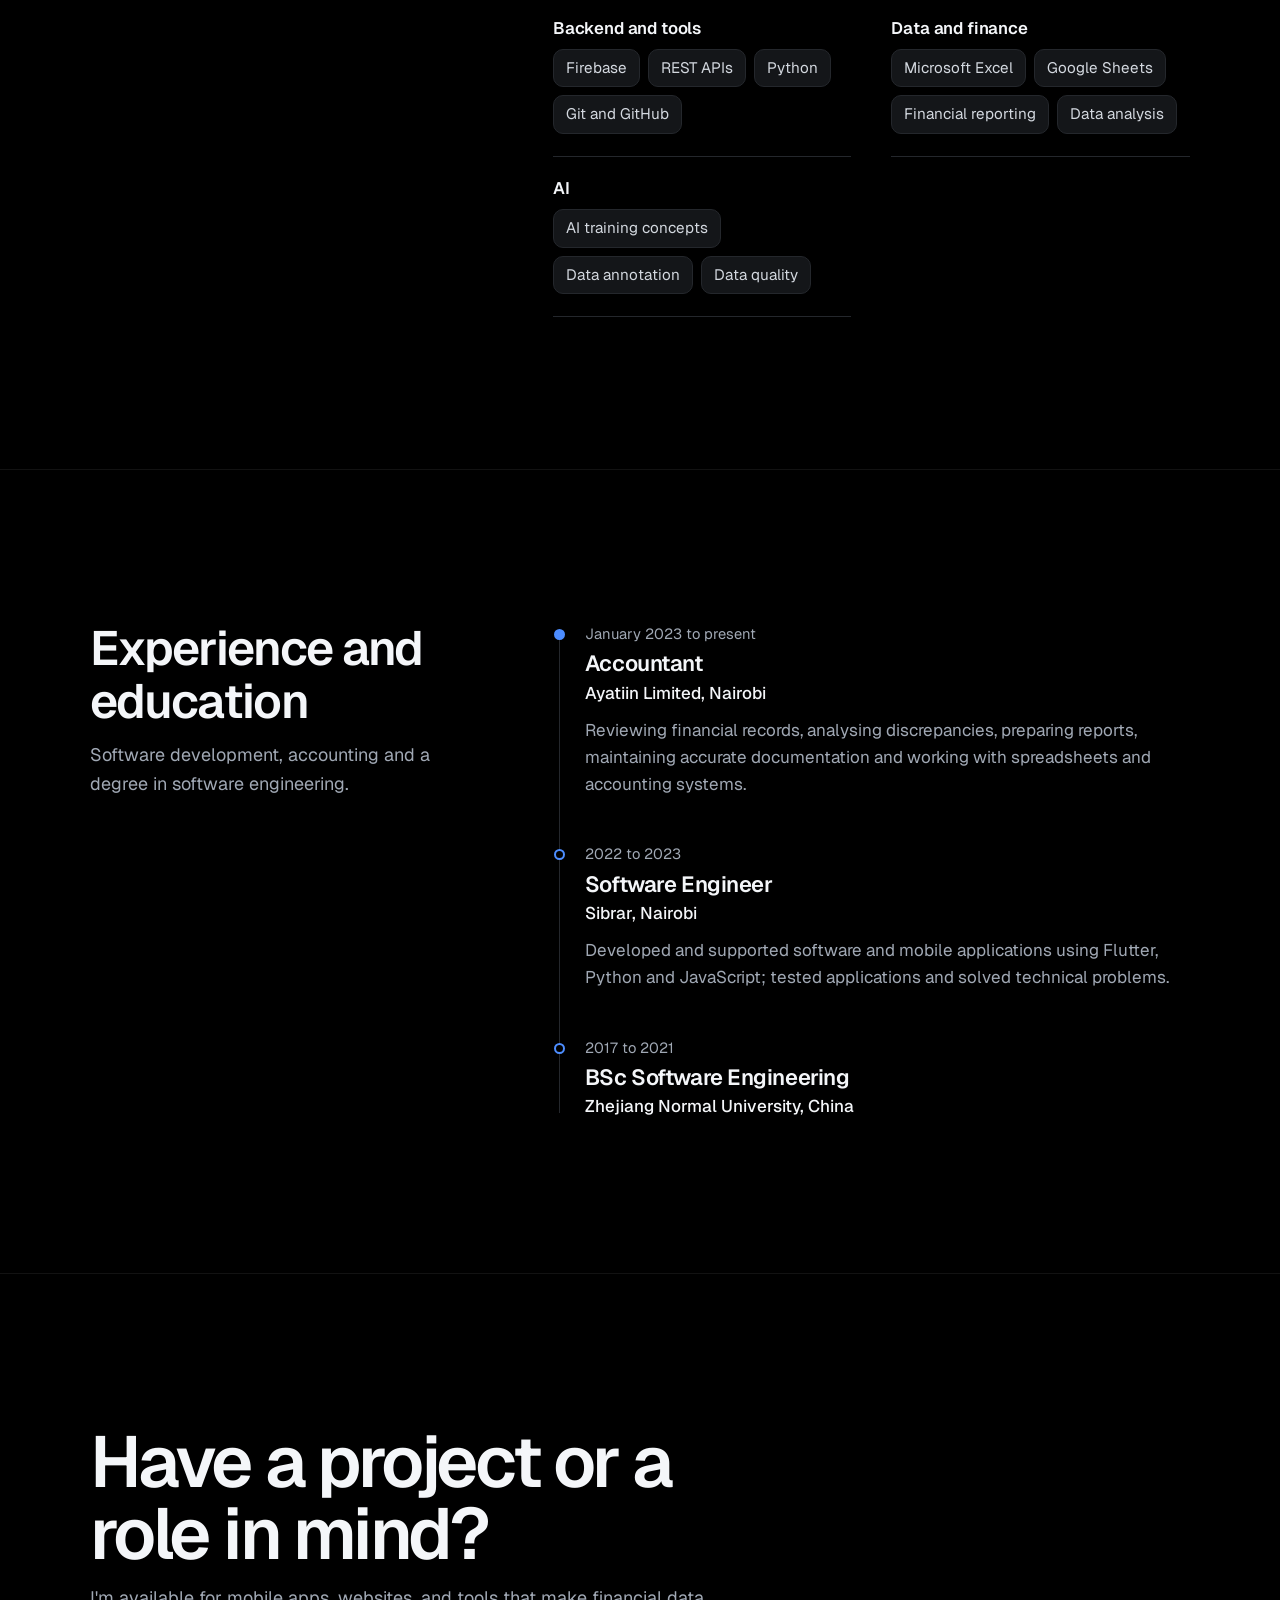
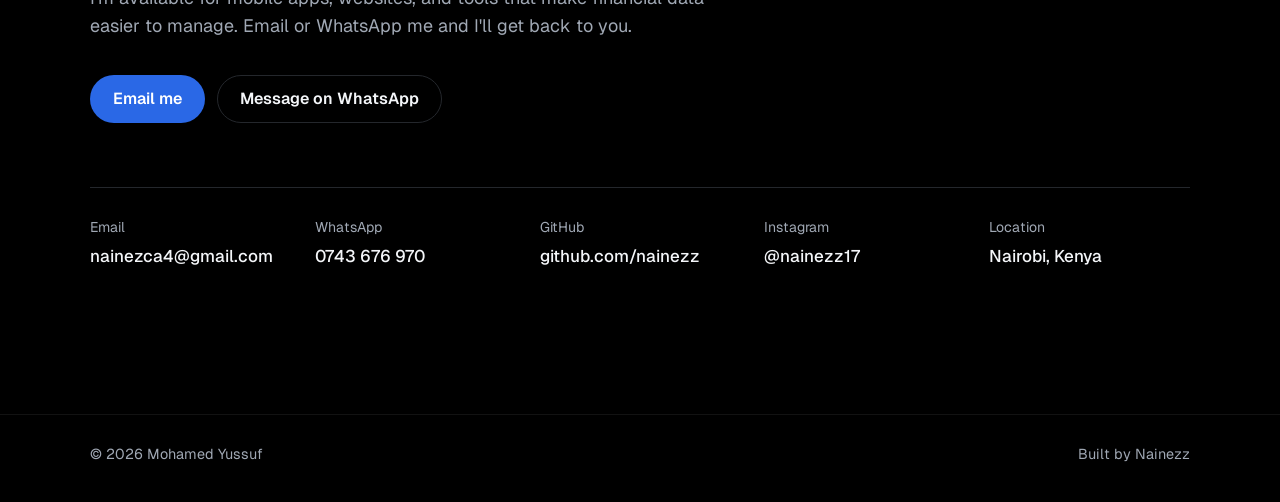
==== commit eaca0c66: "Redesign the portfolio - New hero: name, roles, availability indicator, portrait and one   entrance " ====
--- a/index.html
+++ b/index.html
@@ -1,313 +1,218 @@
-<!doctype html>
+<!DOCTYPE html>
 <html lang="en">
-  <head>
-    <meta charset="UTF-8" />
-    <meta name="viewport" content="width=device-width, initial-scale=1" />
-    <title>Yussuf Mohamed — Software Engineer &amp; Accountant · Nairobi</title>
-    <meta
-      name="description"
-      content="Yussuf Mohamed (Nainezz) is a Nairobi-based software engineer and accountant with experience in Flutter, Python, JavaScript, financial analysis and data quality."
-    />
-    <link
-      rel="icon"
-      href="data:image/svg+xml,%3Csvg xmlns='http://www.w3.org/2000/svg' viewBox='0 0 64 64'%3E%3Crect width='64' height='64' rx='14' fill='%230b0d10'/%3E%3Cg transform='translate(12 12) scale(.4)'%3E%3Cpolygon points='12,88 12,12 32,12 32,88' fill='%23eef1f5'/%3E%3Cpolygon points='32,12 52,12 88,88 68,88' fill='%235ee7ff'/%3E%3Cpolygon points='68,12 88,12 88,60 68,30' fill='%23eef1f5'/%3E%3C/g%3E%3C/svg%3E"
-    />
-    <link rel="preconnect" href="https://fonts.googleapis.com" />
-    <link
-      href="https://fonts.googleapis.com/css2?family=Space+Grotesk:wght@500;600;700&family=Inter:wght@400;500;600&family=JetBrains+Mono:wght@500&display=swap"
-      rel="stylesheet"
-    />
-    <link rel="stylesheet" href="css/style.css" />
-  </head>
-  <body>
-    <nav>
-      <div class="wrap">
-        <a href="#top" class="logo" aria-label="nainezz home"
-          ><svg class="mark" viewBox="0 0 100 100" aria-hidden="true">
-            <polygon points="12,88 12,12 32,12 32,88" fill="#eef1f5" />
-            <polygon points="32,12 52,12 88,88 68,88" fill="#5ee7ff" />
-            <polygon points="68,12 88,12 88,60 68,30" fill="#eef1f5" /></svg
-          >nainezz</a
-        >
-        <div class="links">
-          <a href="#about">About</a>
-          <a href="#experience">Experience</a>
-          <a href="#skills">Skills</a>
-          <a href="#projects">Projects</a>
-          <a href="#contact" class="cta">Hire me</a>
-        </div>
-      </div>
-    </nav>
-
-    <header class="hero" id="top">
-      <div class="wrap">
+<head>
+  <meta charset="UTF-8">
+  <meta name="viewport" content="width=device-width, initial-scale=1">
+  <title>Mohamed Yussuf: Software Engineer, Flutter Developer and Accountant in Nairobi</title>
+  <meta name="description" content="Mohamed Yussuf (Nainezz) is a software engineer, Flutter developer and accountant in Nairobi, Kenya, building mobile and web apps with Flutter, Python and JavaScript.">
+  <link rel="canonical" href="https://nainezz.github.io/portfolio/">
+  <meta name="theme-color" content="#000000">
+
+  <!-- Link previews (WhatsApp, LinkedIn, X) -->
+  <meta property="og:type" content="profile">
+  <meta property="og:title" content="Mohamed Yussuf: Software Engineer, Flutter Developer and Accountant">
+  <meta property="og:description" content="Flutter, Python and JavaScript projects from a Nairobi-based software engineer with a background in accounting.">
+  <meta property="og:url" content="https://nainezz.github.io/portfolio/">
+  <meta property="og:image" content="https://nainezz.github.io/portfolio/assets/nainezz-portrait.jpg">
+  <meta property="og:image:width" content="640">
+  <meta property="og:image:height" content="800">
+  <meta name="twitter:card" content="summary">
+
+  <link rel="icon" href="data:image/svg+xml,%3Csvg xmlns='http://www.w3.org/2000/svg' viewBox='0 0 64 64'%3E%3Crect width='64' height='64' rx='14' fill='%23000'/%3E%3Cg transform='translate(12 12) scale(.4)'%3E%3Cpolygon points='12,88 12,12 32,12 32,88' fill='%23f4f6f9'/%3E%3Cpolygon points='32,12 52,12 88,88 68,88' fill='%234d8dff'/%3E%3Cpolygon points='68,12 88,12 88,60 68,30' fill='%23f4f6f9'/%3E%3C/g%3E%3C/svg%3E">
+  <link rel="preconnect" href="https://fonts.googleapis.com">
+  <link rel="preconnect" href="https://fonts.gstatic.com" crossorigin>
+  <link href="https://fonts.googleapis.com/css2?family=Geist:wght@400;500;600;700&display=swap" rel="stylesheet">
+  <link rel="preload" as="image" href="assets/portrait-640.webp" type="image/webp">
+  <link rel="stylesheet" href="css/style.css">
+
+  <script type="application/ld+json">
+  {
+    "@context": "https://schema.org",
+    "@type": "Person",
+    "name": "Mohamed Yussuf",
+    "alternateName": "Nainezz",
+    "jobTitle": "Software Engineer",
+    "url": "https://nainezz.github.io/portfolio/",
+    "image": "https://nainezz.github.io/portfolio/assets/nainezz-portrait.jpg",
+    "email": "mailto:nainezca4@gmail.com",
+    "address": { "@type": "PostalAddress", "addressLocality": "Nairobi", "addressCountry": "KE" },
+    "alumniOf": { "@type": "CollegeOrUniversity", "name": "Zhejiang Normal University" },
+    "worksFor": { "@type": "Organization", "name": "Ayatiin Limited" },
+    "knowsAbout": ["Flutter", "Dart", "Python", "JavaScript", "Firebase", "Accounting", "Financial reporting", "Data quality"],
+    "sameAs": ["https://github.com/nainezz", "https://instagram.com/nainezz17"]
+  }
+  </script>
+</head>
+<body>
+<a class="skip-link" href="#main">Skip to content</a>
+
+<header class="site-header">
+  <nav class="nav wrap" aria-label="Main">
+    <a href="#top" class="brand" aria-label="Nainezz, back to top">
+      <svg class="brand-mark" viewBox="0 0 100 100" aria-hidden="true"><polygon points="12,88 12,12 32,12 32,88"/><polygon class="brand-accent" points="32,12 52,12 88,88 68,88"/><polygon points="68,12 88,12 88,60 68,30"/></svg>
+      <span>Nainezz</span>
+    </a>
+    <button class="menu-toggle" type="button" aria-expanded="false" aria-controls="nav-links">
+      <span class="sr-only">Menu</span>
+      <span class="menu-icon" aria-hidden="true"></span>
+    </button>
+    <ul class="nav-links" id="nav-links">
+      <li><a href="#about">About</a></li>
+      <li><a href="#projects">Projects</a></li>
+      <li><a href="#skills">Skills</a></li>
+      <li><a href="#experience">Experience</a></li>
+      <li><a href="#contact" class="nav-cta">Contact</a></li>
+    </ul>
+  </nav>
+</header>
+
+<main id="main">
+
+  <!-- Hero -->
+  <section class="hero wrap" id="top">
+    <div class="hero-text">
+      <p class="status"><span class="status-dot" aria-hidden="true"></span>Available for new roles and freelance projects</p>
+      <h1 class="hero-name">Mohamed Yussuf</h1>
+      <p class="hero-roles"><span>Software Engineer</span><span class="sep" aria-hidden="true">|</span><span>Flutter Developer</span><span class="sep" aria-hidden="true">|</span><span>Accountant</span></p>
+      <p class="hero-intro">I build mobile and web apps with Flutter, Python and JavaScript, and I bring an accountant's eye for accuracy, data and the way businesses really run.</p>
+      <div class="hero-actions">
+        <a class="btn btn-primary" href="#projects">View my projects</a>
+        <a class="btn btn-ghost" href="#contact">Contact me</a>
+      </div>
+    </div>
+    <figure class="hero-photo">
+      <picture>
+        <source type="image/webp" srcset="assets/portrait-400.webp 400w, assets/portrait-640.webp 640w" sizes="(max-width: 860px) 70vw, 400px">
+        <img src="assets/nainezz-portrait.jpg" width="640" height="800" alt="Portrait of Mohamed Yussuf" fetchpriority="high">
+      </picture>
+      <figcaption>Nairobi, Kenya</figcaption>
+    </figure>
+  </section>
+
+  <!-- About -->
+  <section class="section" id="about" aria-labelledby="about-title">
+    <div class="wrap split">
+      <div class="split-head">
+        <h2 id="about-title">About</h2>
+        <p class="lead">A software engineer who also knows how the numbers work.</p>
+      </div>
+      <div class="split-body prose">
+        <p>I'm Mohamed Yussuf, a software engineer based in Nairobi, Kenya, with a Bachelor of Science in Software Engineering from Zhejiang Normal University, China. My development experience includes Flutter mobile applications, Python, JavaScript, Firebase and REST API integrations.</p>
+        <p>I also work as an Accountant at Ayatiin Limited, reviewing financial information, preparing reports, maintaining accurate records and analysing discrepancies. This combination of software engineering and accounting gives me a practical perspective on technology, data and business processes, and a habit of checking that things add up.</p>
+        <dl class="facts">
+          <div><dt>Education</dt><dd>BSc Software Engineering, Zhejiang Normal University</dd></div>
+          <div><dt>Now</dt><dd>Accountant at Ayatiin Limited</dd></div>
+          <div><dt>Builds with</dt><dd>Flutter, Python, JavaScript</dd></div>
+          <div><dt>Languages</dt><dd>Somali, English and Kiswahili (fluent); Arabic (intermediate)</dd></div>
+        </dl>
+      </div>
+    </div>
+  </section>
+
+  <!-- Projects -->
+  <section class="section section-projects" id="projects" aria-labelledby="projects-title">
+    <div class="wrap">
+      <div class="section-head">
         <div>
-          <div class="pill">
-            <span class="dot"></span> Software engineer &amp; accountant ·
-            Nairobi, Kenya
-          </div>
-          <h1>
-            Hi, I'm Yussuf Mohamed.<br />I build <em>apps</em> and<br />make
-            <em>numbers</em> add up.
-          </h1>
-          <p>
-            Software engineer and analytical professional based in Nairobi,
-            Kenya. I build mobile and web applications with Flutter, Python and
-            JavaScript, and bring strong experience in accounting, financial
-            information and data quality.
-          </p>
-          <div class="btns">
-            <a href="#projects" class="btn primary">See my projects →</a>
-            <a href="mailto:nainezca4@gmail.com" class="btn">Email me</a>
-          </div>
-        </div>
-        <div class="terminal" aria-hidden="true">
-          <div class="bar"><i></i><i></i><i></i></div>
-          <pre><span class="k">final</span> nainezz = Developer(
-  location: <span class="s">"Nairobi, KE"</span>,
-  roles: [<span class="s">"Engineer"</span>, <span class="s">"Accountant"</span>],
-  focus: [<span class="s">"Flutter"</span>, <span class="s">"Web"</span>, <span class="s">"Finance"</span>],
-  stack: [<span class="s">"Dart"</span>, <span class="s">"Python"</span>, <span class="s">"JS"</span>],
-  available: <span class="k">true</span>,
-);
-
-<span class="c">// let's build something</span>
-nainezz.build(yourIdea);</pre>
-        </div>
-      </div>
-    </header>
-
-    <section id="about">
-      <div class="wrap about">
-        <div
-          class="avatar"
-          style="overflow: hidden; padding: 0; background: #151920"
-        >
-          <img
-            src="assets/nainezz-portrait.jpg"
-            alt="Yussuf Mohamed profile portrait"
-            style="
-              width: 100%;
-              height: 100%;
-              object-fit: cover;
-              border-radius: 28px;
-            "
-          /><small
-            style="
-              background: rgba(11, 13, 16, 0.72);
-              color: #eef1f5;
-              padding: 5px 10px;
-              border-radius: 999px;
-            "
-            >Yussuf Mohamed · Nairobi</small
-          >
-        </div>
-        <div>
-          <div class="kicker">// about me</div>
-          <h2>Engineer from Nairobi, building for real people.</h2>
-          <p>
-            I'm Yussuf Mohamed, a software engineer based in Nairobi, Kenya, with a
-            Bachelor of Science in Software Engineering from Zhejiang Normal
-            University, China. My development experience includes Flutter mobile
-            applications, Python, JavaScript, Firebase and REST API
-            integrations.
-          </p>
-          <p>
-            I also work as an Accountant at Ayatiin Limited, reviewing financial
-            information, preparing reports, maintaining accurate records and
-            analysing discrepancies. This combination of software engineering
-            and accounting gives me a practical perspective on technology, data
-            and business processes.
-          </p>
-          <p>
-            <b style="color: var(--ink); font-weight: 600">Languages:</b>
-            Somali, English and Kiswahili (fluent); Arabic (intermediate).
-          </p>
-          <div class="facts">
-            <div class="fact"><b>Nairobi</b><span>Based in Kenya</span></div>
-            <div class="fact">
-              <b>Flutter</b><span>Mobile development</span>
-            </div>
-            <div class="fact">
-              <b id="projCount">7</b><span>Featured projects</span>
-            </div>
-          </div>
-          <div class="btns">
-            <a
-              class="btn"
-              href="https://github.com/nainezz"
-              target="_blank"
-              rel="noopener"
-              >GitHub profile ↗</a
-            >
-          </div>
-        </div>
-      </div>
-    </section>
-
-    <section
-      id="experience"
-      style="border-top: 1px solid var(--line); background: var(--bg2)"
-    >
-      <div class="wrap">
-        <div class="head">
-          <div>
-            <div class="kicker">// experience & education</div>
-            <h2>Technology meets analytical thinking.</h2>
-          </div>
-          <p>
-            Professional experience across software development, accounting and
-            higher education.
-          </p>
-        </div>
-        <div class="skill-groups two-col">
-          <article class="group">
-            <div class="kicker">JAN 2023 — PRESENT</div>
-            <h3>Accountant · Ayatiin Limited</h3>
-            <p style="color: var(--muted); font-size: 0.92rem">
-              Nairobi, Kenya. Reviewing financial records, analysing
-              discrepancies, preparing reports, maintaining accurate
-              documentation and working with spreadsheets and accounting
-              systems.
-            </p>
-          </article>
-          <article class="group">
-            <div class="kicker">2022 — 2023</div>
-            <h3>Software Engineer · Sibrar</h3>
-            <p style="color: var(--muted); font-size: 0.92rem">
-              Nairobi, Kenya. Developed and supported software and mobile
-              applications using Flutter, Python and JavaScript; tested
-              applications and solved technical problems.
-            </p>
-          </article>
-          <article class="group">
-            <div class="kicker">2017 — 2021</div>
-            <h3>BSc Software Engineering</h3>
-            <p style="color: var(--muted); font-size: 0.92rem">
-              Zhejiang Normal University · China.
-            </p>
-          </article>
-        </div>
-      </div>
-    </section>
-
-    <section id="skills">
-      <div class="wrap">
-        <div class="head">
-          <div>
-            <div class="kicker">// skills</div>
-            <h2>What I work with</h2>
-          </div>
-          <p>From mobile and web development to finance and data work.</p>
-        </div>
-        <div class="skill-groups two-col">
-          <div class="group">
-            <h3>Mobile</h3>
-            <div class="tags">
-              <span>Flutter</span><span>Dart</span><span>Provider</span
-              ><span>Android &amp; iOS</span><span>Cross-platform</span>
-            </div>
-          </div>
-          <div class="group">
-            <h3>Web</h3>
-            <div class="tags">
-              <span>JavaScript</span><span>HTML &amp; CSS</span
-              ><span>Responsive design</span><span>GitHub Pages</span>
-            </div>
-          </div>
-          <div class="group">
-            <h3>Backend &amp; tools</h3>
-            <div class="tags">
-              <span>Python</span><span>Firebase</span><span>REST APIs</span
-              ><span>Auth &amp; tokens</span><span>Git &amp; GitHub</span
-              ><span>UI design</span>
-            </div>
-          </div>
-          <div class="group">
-            <h3>Finance &amp; data</h3>
-            <div class="tags">
-              <span>Financial reporting</span><span>Reconciliation</span
-              ><span>Discrepancy analysis</span><span>Data quality</span
-              ><span>Spreadsheets &amp; Excel</span
-              ><span>Accounting systems</span>
-            </div>
-          </div>
-        </div>
-      </div>
-    </section>
-
-    <section id="projects">
-      <div class="wrap">
-        <div class="head">
-          <div>
-            <div class="kicker">// projects</div>
-            <h2>Things I've built</h2>
-          </div>
-          <p>
-            Mobile, web and Python projects. Try every one live in your browser,
-            or read the code on GitHub.
-          </p>
-        </div>
-        <div class="filters" id="filters"></div>
-        <div class="grid" id="projectGrid"></div>
-      </div>
-    </section>
-
-    <section id="contact" style="padding-top: 0">
-      <div class="wrap">
-        <div class="contact">
-          <h2>Need an app or a finance tool?</h2>
-          <p>
-            I'm available for mobile apps, websites, and tools that make
-            financial data easier to manage. Message me and let's talk.
-          </p>
-          <div class="btns">
-            <a
-              class="btn primary"
-              id="waBtn"
-              href="#"
-              target="_blank"
-              rel="noopener"
-              >Chat on WhatsApp</a
-            >
-            <a
-              class="btn"
-              href="https://github.com/nainezz"
-              target="_blank"
-              rel="noopener"
-              >GitHub</a
-            >
-            <a
-              class="btn"
-              href="https://instagram.com/nainezz17"
-              target="_blank"
-              rel="noopener"
-              >Instagram</a
-            >
-          </div>
-          <div class="details">
-            <span
-              >✉️
-              <b
-                ><a href="mailto:nainezca4@gmail.com">nainezca4@gmail.com</a></b
-              ></span
-            >
-            <span>📞 <b>0743 676 970</b></span>
-            <span>💻 <b>github.com/nainezz</b></span>
-            <span>📍 <b>Nairobi, Kenya</b></span>
-          </div>
-        </div>
-      </div>
-    </section>
-
-    <footer>
-      <div class="wrap">
-        <span>© <span id="yr"></span> Yussuf Mohamed. All rights reserved.</span>
-        <span class="mono">built by nainezz</span>
-      </div>
-    </footer>
-
-    <script src="js/projects.js"></script>
-    <script src="js/main.js"></script>
-  </body>
+          <h2 id="projects-title">Projects</h2>
+          <p class="lead">Every project runs live in your browser. Screenshots are taken from the live apps.</p>
+        </div>
+        <div class="filters" role="group" aria-label="Filter projects" id="filters"></div>
+      </div>
+      <div class="project-grid" id="project-grid" aria-live="polite"></div>
+      <noscript><p>See all projects on <a href="https://github.com/nainezz">GitHub</a>.</p></noscript>
+    </div>
+  </section>
+
+  <!-- Skills -->
+  <section class="section" id="skills" aria-labelledby="skills-title">
+    <div class="wrap split">
+      <div class="split-head">
+        <h2 id="skills-title">Skills</h2>
+        <p class="lead">From mobile and web development to finance and data work.</p>
+      </div>
+      <div class="split-body skills">
+        <div class="skill-group">
+          <h3>Mobile development</h3>
+          <ul><li>Flutter</li><li>Dart</li><li>Provider</li></ul>
+        </div>
+        <div class="skill-group">
+          <h3>Web development</h3>
+          <ul><li>JavaScript</li><li>HTML</li><li>CSS</li></ul>
+        </div>
+        <div class="skill-group">
+          <h3>Backend and tools</h3>
+          <ul><li>Firebase</li><li>REST APIs</li><li>Python</li><li>Git and GitHub</li></ul>
+        </div>
+        <div class="skill-group">
+          <h3>Data and finance</h3>
+          <ul><li>Microsoft Excel</li><li>Google Sheets</li><li>Financial reporting</li><li>Data analysis</li></ul>
+        </div>
+        <div class="skill-group">
+          <h3>AI</h3>
+          <ul><li>AI training concepts</li><li>Data annotation</li><li>Data quality</li></ul>
+        </div>
+      </div>
+    </div>
+  </section>
+
+  <!-- Experience -->
+  <section class="section" id="experience" aria-labelledby="experience-title">
+    <div class="wrap split">
+      <div class="split-head">
+        <h2 id="experience-title">Experience and education</h2>
+        <p class="lead">Software development, accounting and a degree in software engineering.</p>
+      </div>
+      <ol class="timeline split-body">
+        <li class="timeline-item">
+          <p class="timeline-date"><time datetime="2023-01">January 2023</time> to present</p>
+          <h3>Accountant</h3>
+          <p class="timeline-org">Ayatiin Limited, Nairobi</p>
+          <p>Reviewing financial records, analysing discrepancies, preparing reports, maintaining accurate documentation and working with spreadsheets and accounting systems.</p>
+        </li>
+        <li class="timeline-item">
+          <p class="timeline-date"><time datetime="2022">2022</time> to <time datetime="2023">2023</time></p>
+          <h3>Software Engineer</h3>
+          <p class="timeline-org">Sibrar, Nairobi</p>
+          <p>Developed and supported software and mobile applications using Flutter, Python and JavaScript; tested applications and solved technical problems.</p>
+        </li>
+        <li class="timeline-item">
+          <p class="timeline-date"><time datetime="2017">2017</time> to <time datetime="2021">2021</time></p>
+          <h3>BSc Software Engineering</h3>
+          <p class="timeline-org">Zhejiang Normal University, China</p>
+        </li>
+      </ol>
+    </div>
+  </section>
+
+  <!-- Contact -->
+  <section class="section section-contact" id="contact" aria-labelledby="contact-title">
+    <div class="wrap">
+      <h2 id="contact-title" class="contact-title">Have a project or a role in mind?</h2>
+      <p class="lead contact-lead">I'm available for mobile apps, websites, and tools that make financial data easier to manage. Email or WhatsApp me and I'll get back to you.</p>
+      <div class="contact-actions">
+        <a class="btn btn-primary" href="mailto:nainezca4@gmail.com?subject=Hello%20Mohamed">Email me</a>
+        <a class="btn btn-ghost" id="whatsapp-btn" href="https://wa.me/254743676970" target="_blank" rel="noopener">Message on WhatsApp</a>
+      </div>
+      <ul class="contact-list">
+        <li><span class="contact-label">Email</span><a href="mailto:nainezca4@gmail.com">nainezca4@gmail.com</a></li>
+        <li><span class="contact-label">WhatsApp</span><a href="https://wa.me/254743676970" target="_blank" rel="noopener">0743 676 970</a></li>
+        <li><span class="contact-label">GitHub</span><a href="https://github.com/nainezz" target="_blank" rel="noopener">github.com/nainezz</a></li>
+        <li><span class="contact-label">Instagram</span><a href="https://instagram.com/nainezz17" target="_blank" rel="noopener">@nainezz17</a></li>
+        <li><span class="contact-label">Location</span><span>Nairobi, Kenya</span></li>
+      </ul>
+    </div>
+  </section>
+</main>
+
+<footer class="site-footer">
+  <div class="wrap footer-inner">
+    <p>© <span id="year">2026</span> Mohamed Yussuf</p>
+    <p>Built by Nainezz</p>
+  </div>
+</footer>
+
+<script src="js/projects.js"></script>
+<script src="js/main.js"></script>
+</body>
 </html>
--- a/css/style.css
+++ b/css/style.css
@@ -1,116 +1,281 @@
-/* Nainezz portfolio styles */
-
-:root{
-  --bg:#0b0d10; --bg2:#12151a; --card:#151920; --line:#232833;
-  --ink:#eef1f5; --muted:#8b93a1; --accent:#5ee7ff; --accent2:#c6f432;
-}
-*{box-sizing:border-box;margin:0;padding:0}
-html{scroll-behavior:smooth}
-body{font-family:Inter,system-ui,sans-serif;background:var(--bg);color:var(--ink);line-height:1.6;-webkit-font-smoothing:antialiased}
-h1,h2,h3{font-family:"Space Grotesk",sans-serif;line-height:1.1;letter-spacing:-.02em}
-a{color:inherit}
-.wrap{max-width:1100px;margin:0 auto;padding:0 22px}
-.mono{font-family:"JetBrains Mono",monospace}
-
-nav{position:sticky;top:0;z-index:20;background:rgba(11,13,16,.85);backdrop-filter:blur(10px);border-bottom:1px solid var(--line)}
-nav .wrap{display:flex;align-items:center;justify-content:space-between;height:64px}
-.logo{font-family:"Space Grotesk";font-weight:700;font-size:1.45rem;letter-spacing:-.04em;text-decoration:none;display:flex;align-items:center;gap:10px}
-.mark{width:26px;height:26px;display:block}
-.links{display:flex;gap:24px;align-items:center}
-.links a{text-decoration:none;color:var(--muted);font-weight:500;font-size:.93rem}
-.links a:hover{color:var(--ink)}
-.links .cta{background:var(--accent);color:#0b0d10;padding:8px 16px;border-radius:999px;font-weight:600}
-.links .cta:hover{color:#0b0d10;filter:brightness(1.08)}
-
-.hero{position:relative;padding:100px 0 80px;overflow:hidden}
-.hero::before{content:"";position:absolute;right:-150px;top:-200px;width:620px;height:620px;background:radial-gradient(circle,rgba(94,231,255,.14),transparent 65%);pointer-events:none}
-.hero .wrap{position:relative;display:grid;grid-template-columns:1.3fr 1fr;gap:50px;align-items:center}
-.pill{display:inline-flex;gap:8px;align-items:center;border:1px solid var(--line);background:var(--bg2);padding:6px 14px;border-radius:999px;font-size:.82rem;color:var(--muted);margin-bottom:22px}
-.pill .dot{width:8px;height:8px;border-radius:50%;background:var(--accent2);box-shadow:0 0 10px var(--accent2)}
-.hero h1{font-size:clamp(2.6rem,6vw,4.6rem);margin-bottom:20px}
-.hero h1 em{font-style:normal;color:var(--accent)}
-.hero p{color:var(--muted);font-size:1.12rem;max-width:540px;margin-bottom:30px}
-.btns{display:flex;gap:12px;flex-wrap:wrap}
-.btn{display:inline-flex;align-items:center;gap:8px;padding:13px 24px;border-radius:999px;font-weight:600;text-decoration:none;font-size:.95rem;border:1px solid var(--line);background:var(--bg2);transition:.2s}
-.btn:hover{border-color:var(--muted)}
-.btn.primary{background:var(--accent);color:#0b0d10;border-color:var(--accent)}
-.btn.primary:hover{filter:brightness(1.08)}
-
-.terminal{background:var(--card);border:1px solid var(--line);border-radius:18px;overflow:hidden;box-shadow:0 30px 60px rgba(0,0,0,.45)}
-.terminal .bar{display:flex;gap:6px;padding:12px 14px;border-bottom:1px solid var(--line)}
-.terminal .bar i{width:10px;height:10px;border-radius:50%;background:#2c3340}
-.terminal pre{font-family:"JetBrains Mono",monospace;font-size:.82rem;line-height:1.9;padding:18px 20px;color:var(--muted);white-space:pre-wrap}
-.k{color:var(--accent)} .s{color:var(--accent2)} .c{color:#5b6372}
-
-section{padding:84px 0}
-.kicker{font-family:"JetBrains Mono";color:var(--accent);font-size:.8rem;margin-bottom:10px}
-.head{display:flex;justify-content:space-between;align-items:end;gap:20px;margin-bottom:34px;flex-wrap:wrap}
-.head h2{font-size:clamp(2rem,4vw,2.9rem)}
-.head p{color:var(--muted);max-width:430px}
-
-/* about */
-#about{border-top:1px solid var(--line)}
-.about{display:grid;grid-template-columns:.85fr 1.15fr;gap:56px;align-items:start}
-.avatar{aspect-ratio:4/5;border-radius:28px;background:linear-gradient(140deg,#5ee7ff,#2a6f9d 55%,#162a45);display:flex;align-items:center;justify-content:center;font-family:"Space Grotesk";font-weight:700;font-size:5.5rem;color:#0b0d10;position:relative;max-width:400px}
-.avatar small{position:absolute;bottom:14px;font:500 .75rem Inter;opacity:.6}
-.about h2{font-size:clamp(2rem,4vw,2.7rem);margin-bottom:18px}
-.about p{color:var(--muted);margin-bottom:14px}
-.facts{display:grid;grid-template-columns:repeat(3,1fr);gap:12px;margin:24px 0}
-.fact{background:var(--card);border:1px solid var(--line);border-radius:14px;padding:16px}
-.fact b{display:block;font-family:"Space Grotesk";font-size:1.05rem}
-.fact span{color:var(--muted);font-size:.84rem}
-
-/* skills */
-#skills{background:var(--bg2);border-top:1px solid var(--line);border-bottom:1px solid var(--line)}
-.skill-groups{display:grid;grid-template-columns:repeat(3,1fr);gap:18px}
-.skill-groups.two-col{grid-template-columns:repeat(2,1fr)}
-.group{background:var(--card);border:1px solid var(--line);border-radius:18px;padding:22px}
-.group h3{font-size:1.1rem;margin-bottom:14px}
-.tags{display:flex;flex-wrap:wrap;gap:8px}
-.tags span{border:1px solid var(--line);background:var(--bg2);padding:6px 12px;border-radius:10px;font-size:.86rem}
-
-/* projects */
-.filters{display:flex;gap:8px;flex-wrap:wrap;margin-bottom:26px}
-.chip{padding:8px 18px;border-radius:999px;border:1px solid var(--line);background:var(--bg2);cursor:pointer;font:500 .88rem Inter,sans-serif;color:var(--muted)}
-.chip:hover{color:var(--ink)}
-.chip.on{background:var(--ink);color:var(--bg);border-color:var(--ink)}
-.grid{display:grid;grid-template-columns:repeat(auto-fill,minmax(300px,1fr));gap:20px}
-.card{background:var(--card);border:1px solid var(--line);border-radius:20px;overflow:hidden;display:flex;flex-direction:column;transition:transform .2s,border-color .2s}
-.card:hover{transform:translateY(-4px);border-color:#3a4252}
-.thumb{padding:18px;background:radial-gradient(circle at 50% 30%,#1a2029,#12151a)}
-.code{border-radius:12px;background:#0b0d10;border:1px solid var(--line);padding:14px;font-family:"JetBrains Mono";font-size:.72rem;color:var(--muted);line-height:1.8;min-height:132px;overflow:hidden}
-.code .d{display:flex;gap:5px;margin-bottom:10px}
-.code .d i{width:8px;height:8px;border-radius:50%;background:#2c3340}
-.body{padding:18px;display:flex;flex-direction:column;gap:10px;flex:1}
-.body h3{font-size:1.2rem}
-.body p{color:var(--muted);font-size:.9rem}
-.stack{display:flex;flex-wrap:wrap;gap:6px}
-.stack span{font-size:.75rem;background:rgba(94,231,255,.1);color:var(--accent);padding:3px 10px;border-radius:999px}
-.feat{font-size:.7rem;font-weight:600;color:#0b0d10;background:var(--accent2);padding:3px 10px;border-radius:999px;align-self:flex-start}
-.plinks{display:flex;gap:16px;margin-top:auto;padding-top:6px}
-.plinks a{font-size:.86rem;text-decoration:none;border-bottom:1px solid var(--line)}
-.plinks a:hover{border-color:var(--accent)}
-
-/* contact */
-.contact{border-radius:30px;padding:64px 40px;text-align:center;background:linear-gradient(135deg,#171c24,#0f1217);border:1px solid var(--line);position:relative;overflow:hidden}
-.contact::before{content:"";position:absolute;right:-100px;bottom:-200px;width:420px;height:420px;background:radial-gradient(circle,rgba(94,231,255,.14),transparent 65%)}
-.contact h2{font-size:clamp(2rem,4.5vw,3rem);margin-bottom:12px;position:relative}
-.contact p{color:var(--muted);margin-bottom:28px;position:relative}
-.contact .btns{justify-content:center;position:relative}
-.details{margin-top:28px;display:flex;gap:28px;justify-content:center;flex-wrap:wrap;color:var(--muted);font-size:.92rem;position:relative}
-.details b{color:var(--ink);font-weight:500}
-
-.shop-band{display:flex;justify-content:space-between;align-items:center;gap:16px;flex-wrap:wrap;background:var(--card);border:1px solid var(--line);border-radius:18px;padding:20px 24px;margin-top:22px}
-.shop-band p{color:var(--muted)}
-.shop-band b{color:var(--ink)}
-
-footer{padding:34px 0 44px;color:var(--muted);font-size:.85rem}
-footer .wrap{display:flex;justify-content:space-between;flex-wrap:wrap;gap:10px}
-
-@media(max-width:860px){
-  .hero .wrap,.about{grid-template-columns:1fr}
-  .skill-groups,.skill-groups.two-col{grid-template-columns:1fr}
-  .facts{grid-template-columns:1fr 1fr 1fr}
-  .links a:not(.cta){display:none}
-  .contact{padding:44px 22px}
-}
+/* Mohamed Yussuf (Nainezz) portfolio */
+
+/* ---------- Tokens ---------- */
+:root {
+  --black: #000000;      /* page */
+  --charcoal: #141619;   /* surfaces */
+  --graphite: #24272c;   /* lines, raised edges */
+  --text: #f4f6f9;       /* primary text */
+  --muted: #a0a8b4;      /* secondary text, 8.6:1 on black */
+  --blue: #4d8dff;       /* actions and links */
+  --blue-hover: #6ea2ff;
+  --button: #2a68e6;      /* white text 5:1 */
+  --button-hover: #1f5bd4;
+  --cyan: #6fe3ff;       /* availability, focus */
+
+  --font: "Geist", "Inter", system-ui, -apple-system, "Segoe UI", sans-serif;
+  --radius-lg: 22px;
+  --radius-md: 14px;
+  --wrap: 1180px;
+  --gutter: clamp(20px, 4vw, 40px);
+  --section-space: clamp(88px, 12vw, 152px);
+}
+
+/* ---------- Base ---------- */
+*, *::before, *::after { box-sizing: border-box; }
+html { scroll-behavior: smooth; scroll-padding-top: 84px; }
+body {
+  margin: 0;
+  background: var(--black);
+  color: var(--text);
+  font-family: var(--font);
+  font-size: 1.0625rem;
+  line-height: 1.6;
+  -webkit-font-smoothing: antialiased;
+  text-rendering: optimizeLegibility;
+}
+img { max-width: 100%; display: block; }
+a { color: var(--blue); text-decoration: none; }
+a:hover { color: var(--blue-hover); }
+h1, h2, h3 { margin: 0; font-weight: 600; letter-spacing: -0.02em; line-height: 1.1; }
+p { margin: 0; }
+ul, ol, dl, dd { margin: 0; padding: 0; }
+ul, ol { list-style: none; }
+
+:focus-visible { outline: 2px solid var(--cyan); outline-offset: 3px; border-radius: 6px; }
+
+.wrap { width: 100%; max-width: var(--wrap); margin: 0 auto; padding: 0 var(--gutter); }
+.sr-only { position: absolute; width: 1px; height: 1px; overflow: hidden; clip: rect(0 0 0 0); white-space: nowrap; }
+.skip-link { position: absolute; left: 16px; top: -60px; z-index: 100; background: var(--text); color: var(--black); padding: 10px 16px; border-radius: 10px; font-weight: 600; }
+.skip-link:focus { top: 16px; }
+
+.lead { color: var(--muted); font-size: 1.125rem; max-width: 34ch; }
+
+/* ---------- Buttons ---------- */
+.btn {
+  display: inline-flex; align-items: center; justify-content: center;
+  min-height: 48px; padding: 0 22px;
+  border-radius: 999px; font-weight: 600; font-size: 1rem;
+  border: 1px solid transparent;
+  transition: background-color .2s, border-color .2s, color .2s;
+}
+.btn-primary { background: var(--button); color: #fff; }
+.btn-primary:hover { background: var(--button-hover); color: #fff; }
+.btn-ghost { border-color: var(--graphite); color: var(--text); }
+.btn-ghost:hover { border-color: #4a4f57; color: var(--text); background: var(--charcoal); }
+
+/* ---------- Header ---------- */
+.site-header {
+  position: sticky; top: 0; z-index: 50;
+  background: rgba(0, 0, 0, .78);
+  backdrop-filter: saturate(160%) blur(14px);
+  -webkit-backdrop-filter: saturate(160%) blur(14px);
+  border-bottom: 1px solid rgba(255, 255, 255, .06);
+}
+.nav { display: flex; align-items: center; justify-content: space-between; height: 68px; }
+.brand { display: flex; align-items: center; gap: 10px; color: var(--text); font-weight: 600; font-size: 1.125rem; letter-spacing: -0.01em; }
+.brand:hover { color: var(--text); }
+.brand-mark { width: 24px; height: 24px; fill: var(--text); }
+.brand-mark .brand-accent { fill: var(--blue); }
+.nav-links { display: flex; align-items: center; gap: 30px; }
+.nav-links a { color: var(--muted); font-size: .95rem; font-weight: 500; }
+.nav-links a:hover { color: var(--text); }
+.nav-links .nav-cta { color: var(--text); border: 1px solid var(--graphite); padding: 8px 16px; border-radius: 999px; }
+.nav-links .nav-cta:hover { background: var(--charcoal); }
+
+.menu-toggle { display: none; width: 44px; height: 44px; border: 0; background: none; color: var(--text); cursor: pointer; border-radius: 10px; }
+.menu-icon, .menu-icon::before, .menu-icon::after { display: block; width: 20px; height: 2px; background: currentColor; border-radius: 2px; position: relative; margin: 0 auto; transition: transform .25s, opacity .25s; }
+.menu-icon::before, .menu-icon::after { content: ""; position: absolute; left: 0; }
+.menu-icon::before { top: -6px; }
+.menu-icon::after { top: 6px; }
+.menu-toggle[aria-expanded="true"] .menu-icon { background: transparent; }
+.menu-toggle[aria-expanded="true"] .menu-icon::before { transform: translateY(6px) rotate(45deg); }
+.menu-toggle[aria-expanded="true"] .menu-icon::after { transform: translateY(-6px) rotate(-45deg); }
+
+/* ---------- Hero ---------- */
+.hero {
+  display: grid; grid-template-columns: minmax(0, 1.35fr) minmax(0, 1fr);
+  gap: clamp(40px, 6vw, 88px); align-items: center;
+  padding-top: clamp(56px, 9vw, 112px); padding-bottom: clamp(72px, 10vw, 128px);
+}
+.status { display: inline-flex; align-items: center; gap: 10px; color: var(--muted); font-size: .95rem; margin-bottom: 28px; }
+.status-dot { width: 9px; height: 9px; border-radius: 50%; background: var(--cyan); box-shadow: 0 0 0 4px rgba(111, 227, 255, .14); }
+.hero-name {
+  font-size: clamp(3.25rem, 8.6vw, 7rem);
+  font-weight: 650; letter-spacing: -0.055em; line-height: .95;
+}
+.hero-roles { margin-top: 22px; font-size: clamp(1.05rem, 1.8vw, 1.3rem); color: var(--text); font-weight: 500; letter-spacing: -0.01em; }
+.hero-roles .sep { color: #4a4f57; margin: 0 .55em; }
+.hero-intro { margin-top: 22px; color: var(--muted); font-size: 1.125rem; max-width: 46ch; }
+.hero-actions { display: flex; flex-wrap: wrap; gap: 12px; margin-top: 36px; }
+
+.hero-photo { margin: 0; justify-self: end; width: 100%; max-width: 400px; }
+.hero-photo img {
+  width: 100%; height: auto; aspect-ratio: 4 / 5; object-fit: cover;
+  border-radius: 28px; background: var(--charcoal);
+  border: 1px solid var(--graphite);
+}
+.hero-photo figcaption { margin-top: 12px; color: var(--muted); font-size: .9rem; text-align: right; }
+
+/* The one entrance moment: hero text and photo settle in on load. */
+@media (prefers-reduced-motion: no-preference) {
+  .hero-text > *, .hero-photo { animation: rise .8s cubic-bezier(.2, .7, .2, 1) both; }
+  .hero-text > :nth-child(2) { animation-delay: .06s; }
+  .hero-text > :nth-child(3) { animation-delay: .12s; }
+  .hero-text > :nth-child(4) { animation-delay: .18s; }
+  .hero-text > :nth-child(5) { animation-delay: .24s; }
+  .hero-photo { animation-delay: .1s; animation-duration: 1s; }
+  @keyframes rise { from { opacity: 0; transform: translateY(14px); } to { opacity: 1; transform: none; } }
+}
+
+/* ---------- Sections ---------- */
+.section { padding: var(--section-space) 0; border-top: 1px solid rgba(255, 255, 255, .07); }
+.section h2 { font-size: clamp(2rem, 4vw, 3rem); letter-spacing: -0.035em; }
+.section .lead { margin-top: 14px; }
+
+.split { display: grid; grid-template-columns: minmax(0, 1fr) minmax(0, 1.65fr); gap: clamp(32px, 6vw, 96px); align-items: start; }
+.split-head { position: sticky; top: 108px; }
+
+.prose p { color: #d3d8df; font-size: 1.125rem; max-width: 64ch; }
+.prose p + p { margin-top: 18px; }
+
+.facts { display: grid; grid-template-columns: repeat(2, minmax(0, 1fr)); gap: 0 40px; margin-top: 40px; border-top: 1px solid var(--graphite); }
+.facts div { padding: 18px 0; border-bottom: 1px solid var(--graphite); }
+.facts dt { color: var(--muted); font-size: .9rem; }
+.facts dd { margin-top: 4px; font-weight: 500; }
+
+/* ---------- Projects ---------- */
+.section-head { display: flex; justify-content: space-between; align-items: flex-end; gap: 28px; flex-wrap: wrap; margin-bottom: 44px; }
+.section-head .lead { max-width: 46ch; }
+
+.filters { display: inline-flex; padding: 4px; gap: 4px; background: var(--charcoal); border: 1px solid var(--graphite); border-radius: 999px; }
+.filters button {
+  min-height: 40px; padding: 0 16px; border: 0; border-radius: 999px;
+  background: transparent; color: var(--muted); font: 500 .95rem var(--font); cursor: pointer;
+  transition: background-color .2s, color .2s;
+}
+.filters button:hover { color: var(--text); }
+.filters button[aria-pressed="true"] { background: var(--text); color: var(--black); }
+
+.project-grid { display: grid; grid-template-columns: repeat(2, minmax(0, 1fr)); gap: clamp(20px, 3vw, 32px); }
+
+.project { display: flex; flex-direction: column; }
+.project-media {
+  position: relative; aspect-ratio: 16 / 10; overflow: hidden;
+  border-radius: var(--radius-lg); background: var(--charcoal);
+  border: 1px solid var(--graphite);
+  transition: border-color .3s;
+}
+.project-media img { width: 100%; height: 100%; transition: transform .6s cubic-bezier(.2, .7, .2, 1); }
+.project-media.is-desktop img { object-fit: cover; object-position: top center; }
+/* Phone apps: a large phone rising from the bottom edge. --shift scrolls the
+   screen up (in % of its height) so the most important part is in view. */
+.project-media.is-phone { background: radial-gradient(110% 85% at 50% 100%, #1a2436 0%, var(--charcoal) 62%); }
+.project-media.is-phone .phone {
+  position: absolute; left: 50%; top: 9%; width: 46%;
+  aspect-ratio: 390 / 844; transform: translateX(-50%);
+  border-radius: 26px; overflow: hidden;
+  border: 1px solid #3a3f49; background: #000;
+  box-shadow: 0 24px 60px rgba(0, 0, 0, .55), 0 0 0 6px #0c0d10;
+  transition: transform .6s cubic-bezier(.2, .7, .2, 1);
+}
+.project-media.is-phone .phone img {
+  width: 100%; height: auto; transform: translateY(calc(var(--shift, 0) * -1%));
+}
+.project:hover .project-media { border-color: #3a3f48; }
+.project:hover .project-media.is-desktop img { transform: scale(1.025); }
+.project:hover .project-media.is-phone .phone { transform: translateX(-50%) translateY(-8px); }
+
+.project-body { padding: 22px 4px 0; display: flex; flex-direction: column; gap: 10px; flex: 1; }
+.project-title { font-size: 1.375rem; letter-spacing: -0.02em; }
+.project-desc { color: var(--muted); max-width: 60ch; }
+.project-stack { display: flex; flex-wrap: wrap; gap: 6px; margin-top: 2px; }
+.project-stack li { font-size: .8rem; color: #c8cdd4; background: var(--charcoal); border: 1px solid var(--graphite); padding: 3px 10px; border-radius: 999px; }
+.project-links { display: flex; gap: 22px; margin-top: auto; padding-top: 10px; }
+.project-links a { font-weight: 600; font-size: .98rem; }
+.project-links a.secondary { color: var(--text); }
+.project-links a.secondary:hover { color: var(--blue-hover); }
+
+/* ---------- Skills ---------- */
+.skills { display: grid; grid-template-columns: repeat(2, minmax(0, 1fr)); gap: 0 40px; border-top: 1px solid var(--graphite); }
+.skill-group { padding: 22px 0; border-bottom: 1px solid var(--graphite); }
+.skill-group h3 { font-size: 1.05rem; letter-spacing: -0.01em; }
+.skill-group ul { display: flex; flex-wrap: wrap; gap: 8px; margin-top: 12px; }
+.skill-group li { color: #d3d8df; background: var(--charcoal); border: 1px solid var(--graphite); border-radius: 10px; padding: 6px 12px; font-size: .95rem; }
+
+/* ---------- Timeline ---------- */
+.timeline { position: relative; padding-left: 32px; }
+.timeline::before { content: ""; position: absolute; left: 6px; top: 8px; bottom: 8px; width: 1px; background: var(--graphite); }
+.timeline-item { position: relative; padding-bottom: 44px; }
+.timeline-item:last-child { padding-bottom: 0; }
+.timeline-item::before {
+  content: ""; position: absolute; left: -31px; top: 7px;
+  width: 11px; height: 11px; border-radius: 50%;
+  background: var(--black); border: 2px solid var(--blue);
+}
+.timeline-item:first-child::before { background: var(--blue); }
+.timeline-date { color: var(--muted); font-size: .92rem; }
+.timeline-item h3 { margin-top: 6px; font-size: 1.375rem; }
+.timeline-org { margin-top: 4px; color: var(--text); font-weight: 500; }
+.timeline-item p:last-child:not(.timeline-org) { margin-top: 10px; color: var(--muted); max-width: 60ch; }
+
+/* ---------- Contact ---------- */
+.section-contact { padding-bottom: clamp(96px, 12vw, 144px); }
+.section .contact-title { font-size: clamp(2.4rem, 6vw, 4.5rem); letter-spacing: -0.045em; max-width: 14ch; line-height: 1; }
+.section .contact-lead { max-width: 52ch; }
+.contact-actions { display: flex; flex-wrap: wrap; gap: 12px; margin-top: 34px; }
+.contact-list { display: grid; grid-template-columns: repeat(5, minmax(0, 1fr)); gap: 24px; margin-top: 64px; padding-top: 28px; border-top: 1px solid var(--graphite); }
+.contact-list li { display: flex; flex-direction: column; gap: 4px; min-width: 0; }
+.contact-label { color: var(--muted); font-size: .88rem; }
+.contact-list a, .contact-list span:not(.contact-label) { color: var(--text); font-weight: 500; overflow-wrap: anywhere; }
+.contact-list a:hover { color: var(--blue-hover); }
+
+/* ---------- Footer ---------- */
+.site-footer { border-top: 1px solid rgba(255, 255, 255, .07); }
+.footer-inner { display: flex; justify-content: space-between; gap: 16px; flex-wrap: wrap; padding-top: 28px; padding-bottom: 36px; color: var(--muted); font-size: .9rem; }
+
+/* ---------- Responsive ---------- */
+@media (max-width: 1024px) {
+  .contact-list { grid-template-columns: repeat(3, minmax(0, 1fr)); }
+}
+
+@media (max-width: 860px) {
+  .menu-toggle { display: inline-flex; align-items: center; justify-content: center; }
+  .nav-links {
+    position: absolute; top: 68px; left: 0; right: 0;
+    flex-direction: column; align-items: stretch; gap: 0;
+    padding: 8px var(--gutter) 20px;
+    background: rgba(0, 0, 0, .96); border-bottom: 1px solid var(--graphite);
+    display: none;
+  }
+  .nav-links.is-open { display: flex; }
+  .nav-links a { display: block; padding: 14px 0; font-size: 1.1rem; color: var(--text); }
+  .nav-links .nav-cta { border: 0; padding: 14px 0; }
+
+  .hero { grid-template-columns: 1fr; }
+  .hero { gap: 28px; padding-top: 40px; }
+  .hero-photo { justify-self: start; max-width: 200px; grid-row: 1; }
+  .hero-photo img { border-radius: 22px; }
+  .hero-photo figcaption { display: none; }
+
+  .split { grid-template-columns: 1fr; }
+  .split-head { position: static; }
+  .project-grid { grid-template-columns: 1fr; }
+}
+
+@media (max-width: 560px) {
+  .hero-photo { max-width: 148px; }
+  .hero-roles .sep { display: none; }
+  .hero-roles span { display: block; }
+  .hero-roles span + span { margin-top: 2px; }
+  .facts, .skills { grid-template-columns: 1fr; }
+  .contact-list { grid-template-columns: 1fr 1fr; }
+  .hero-actions .btn, .contact-actions .btn { flex: 1 1 100%; }
+  .filters { width: 100%; }
+  .filters button { flex: 1; padding: 0 8px; }
+}
+
+@media (prefers-reduced-motion: reduce) {
+  html { scroll-behavior: auto; }
+  *, *::before, *::after { transition: none !important; animation: none !important; }
+}
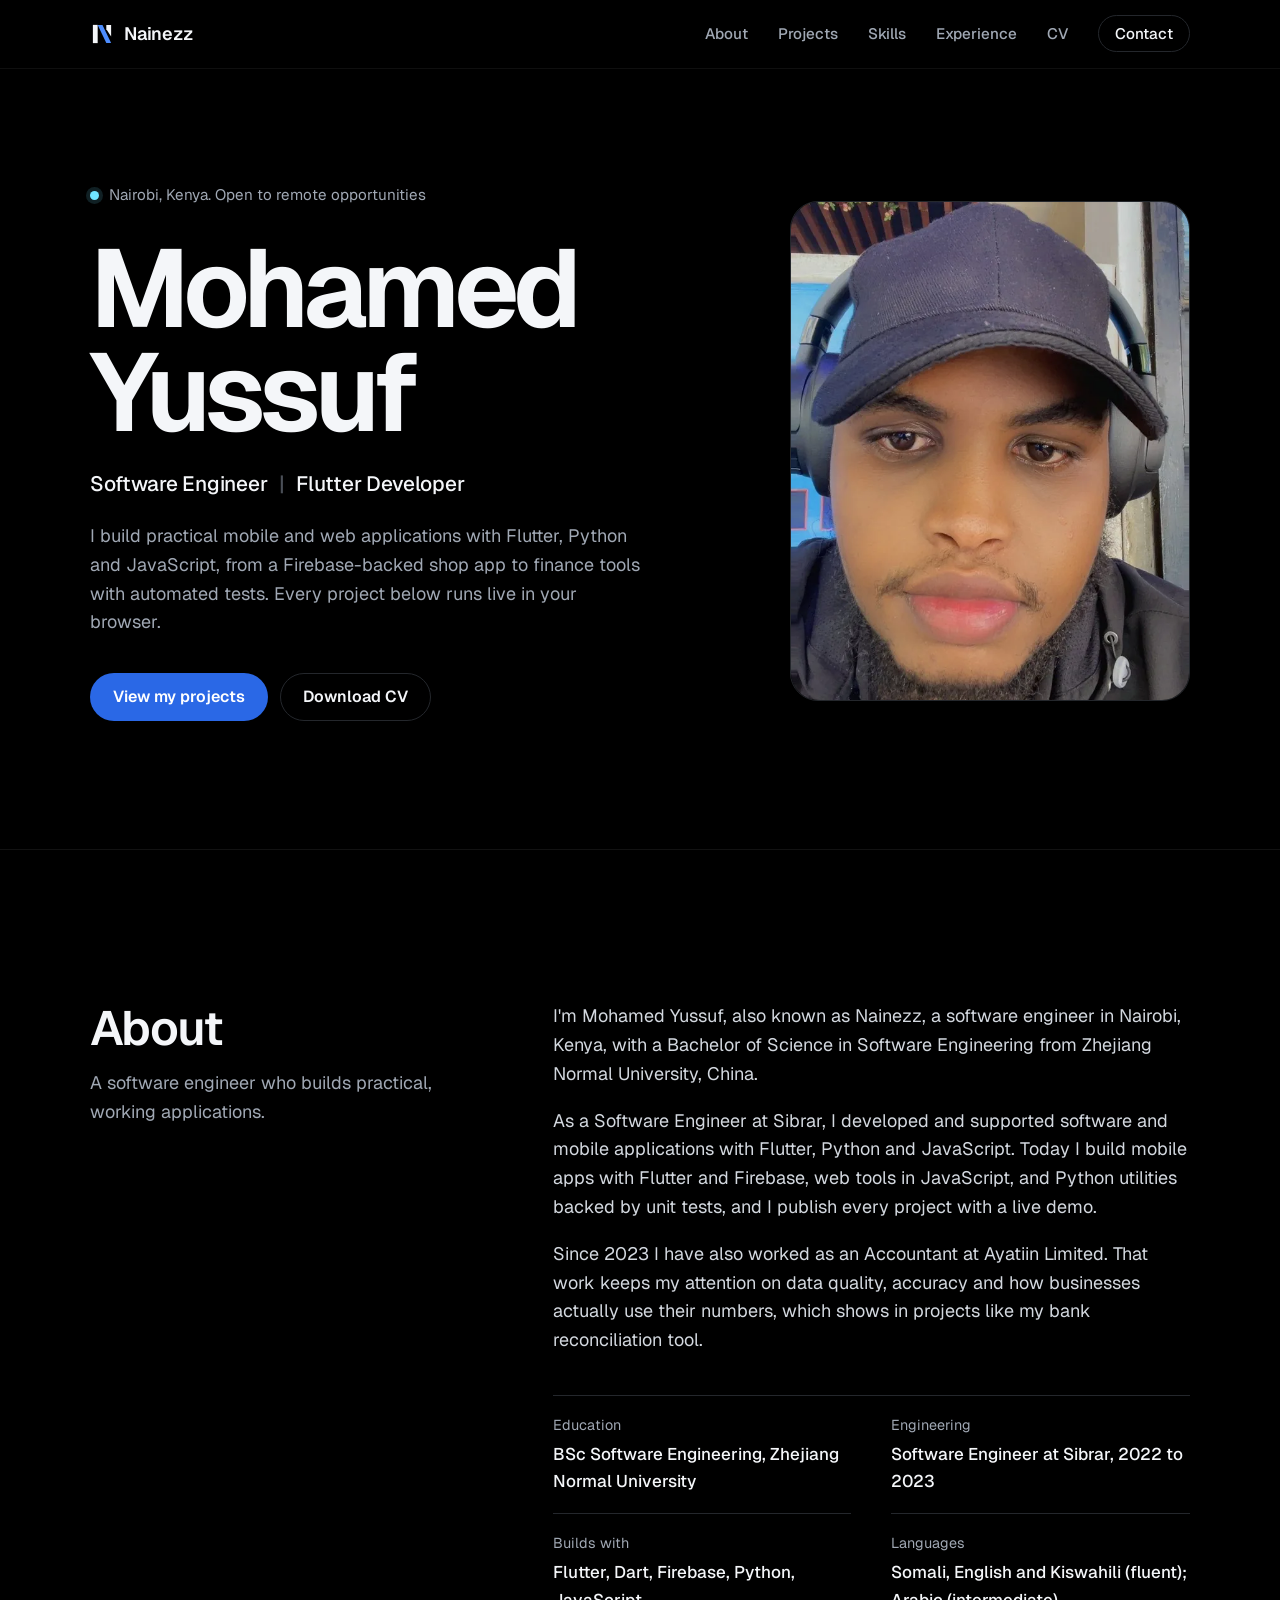
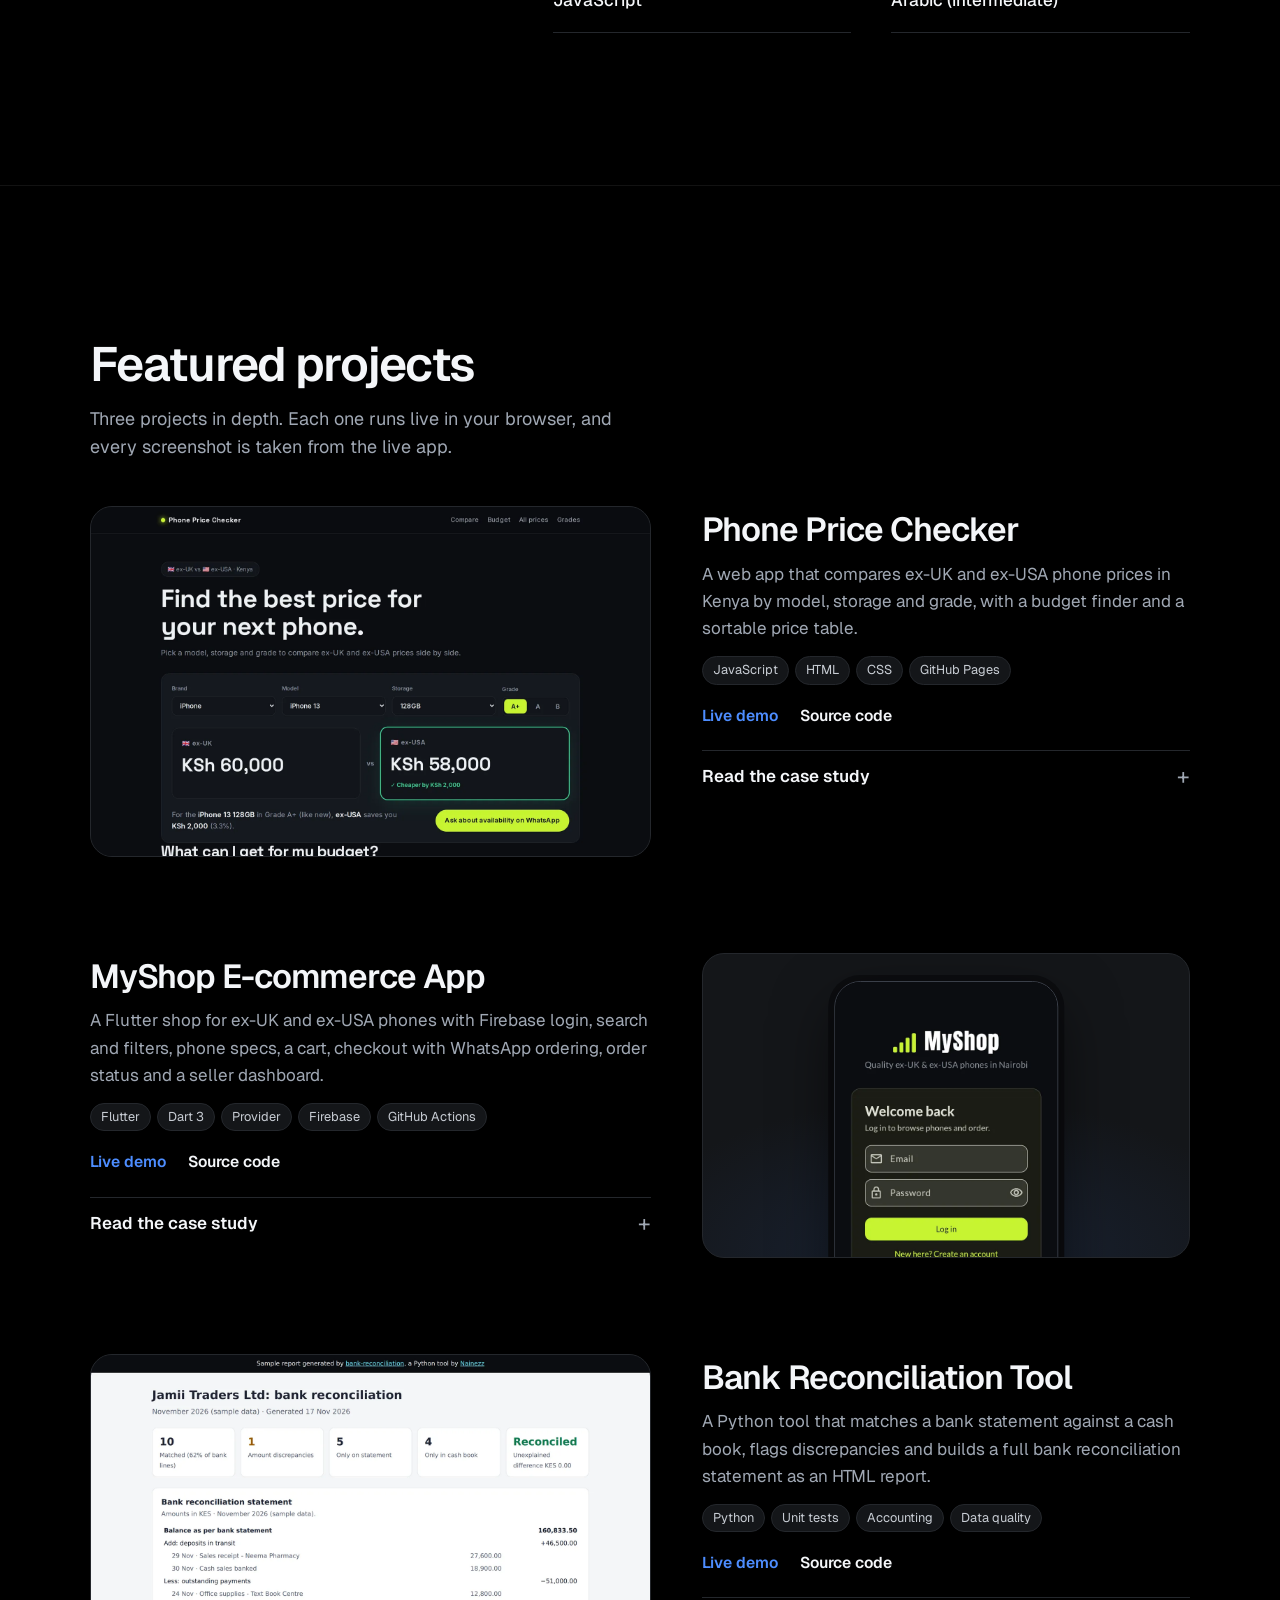
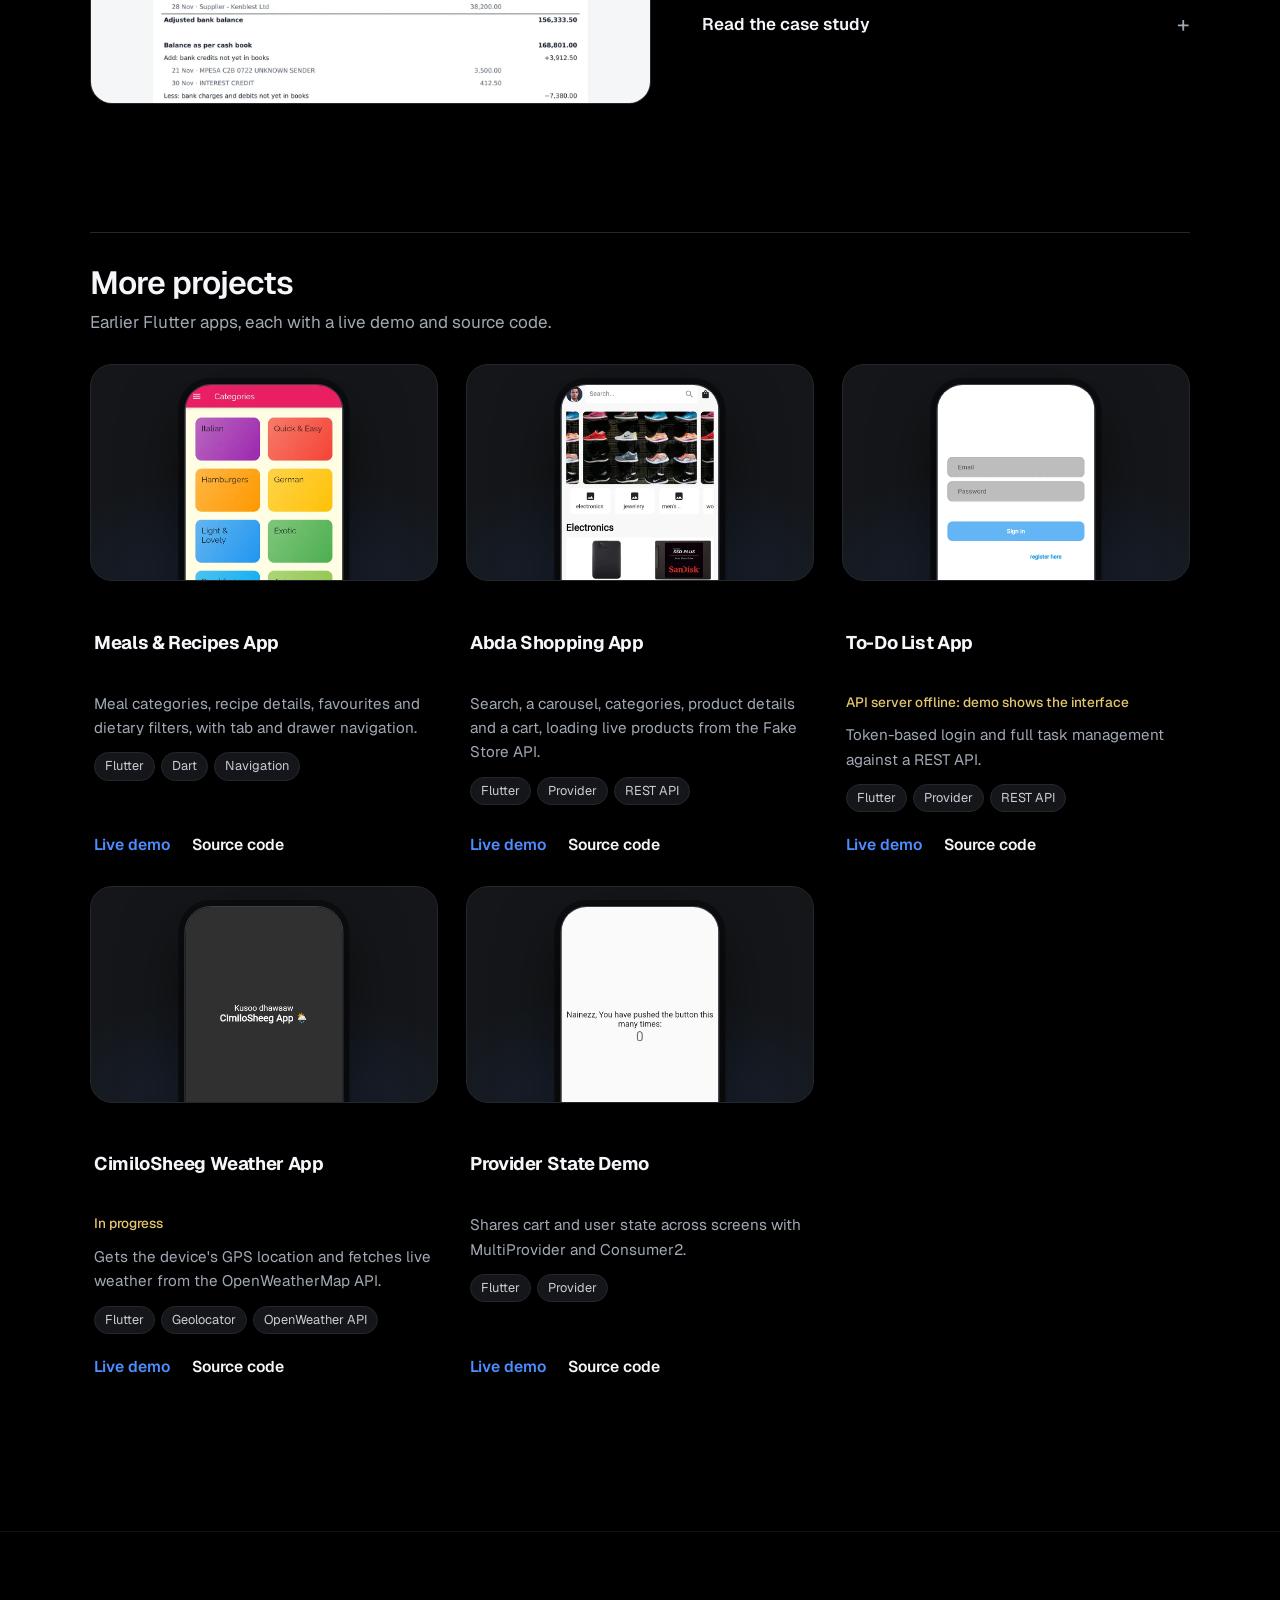
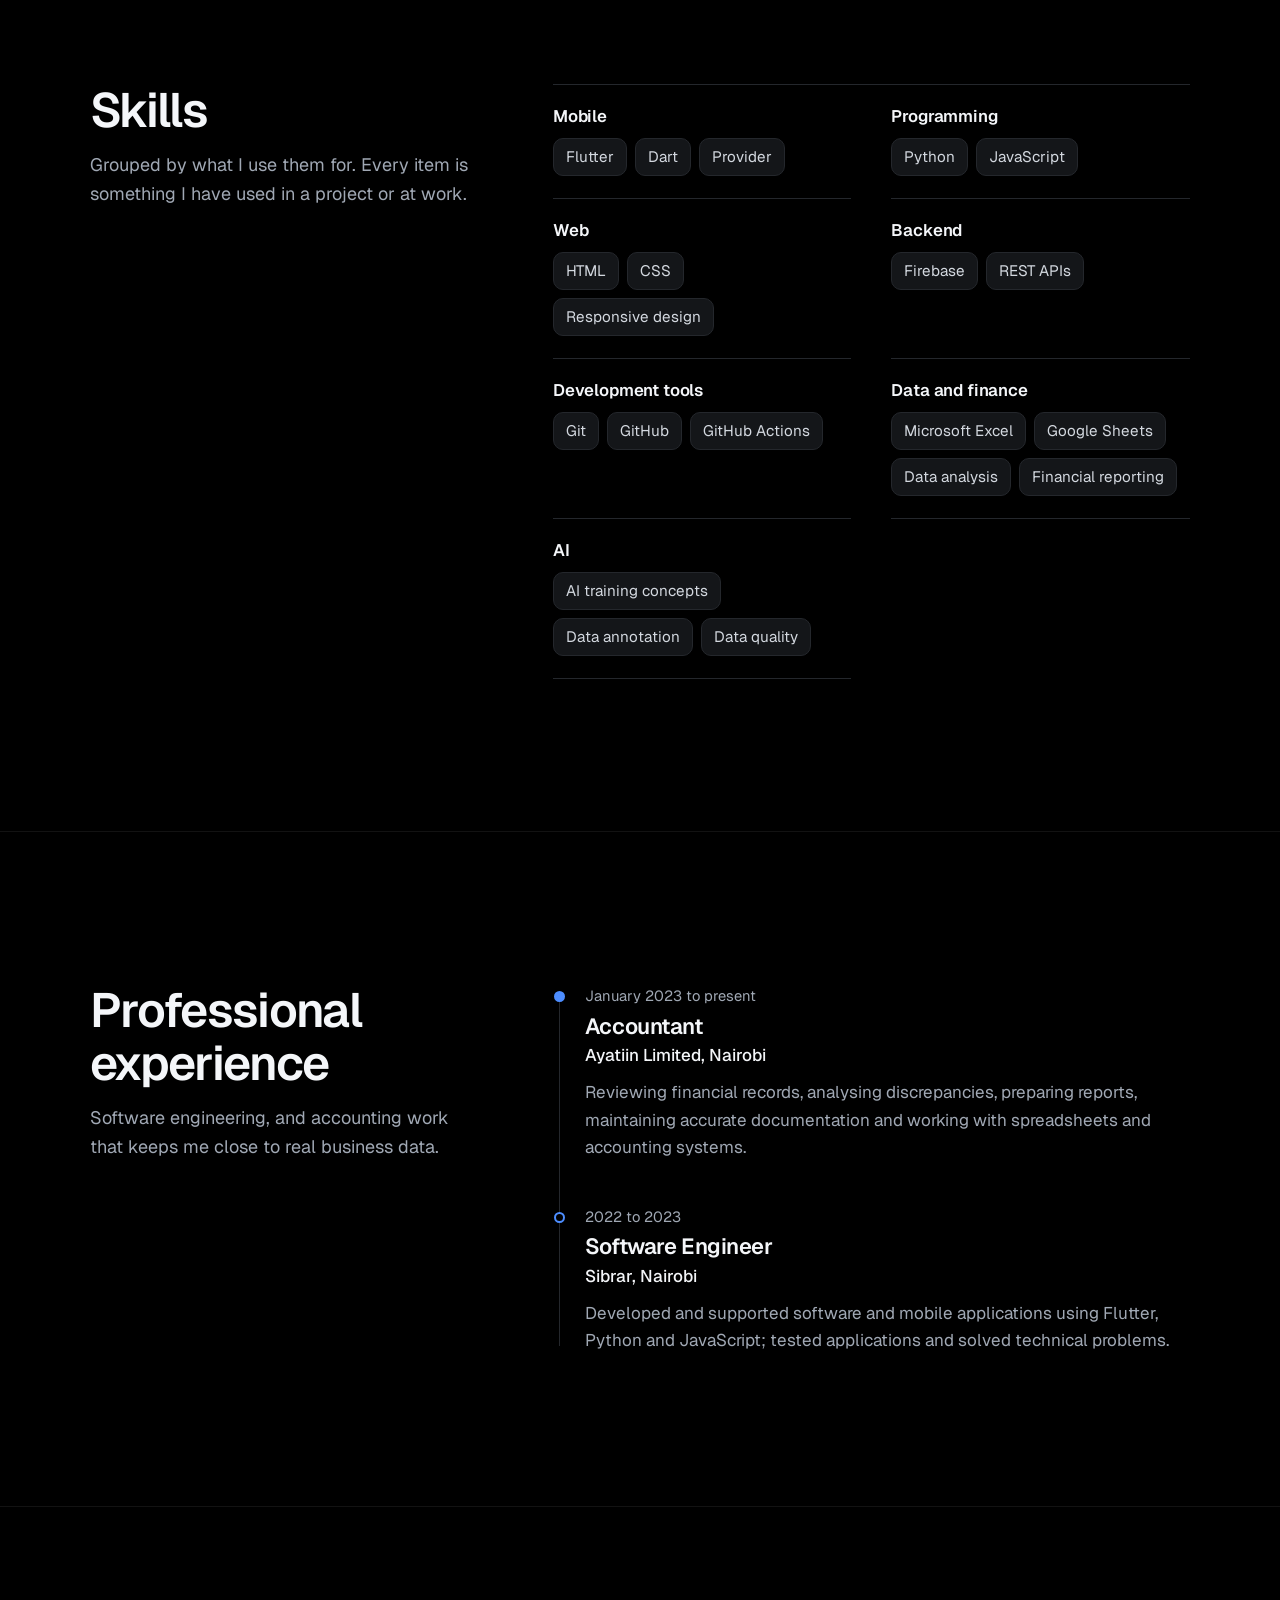
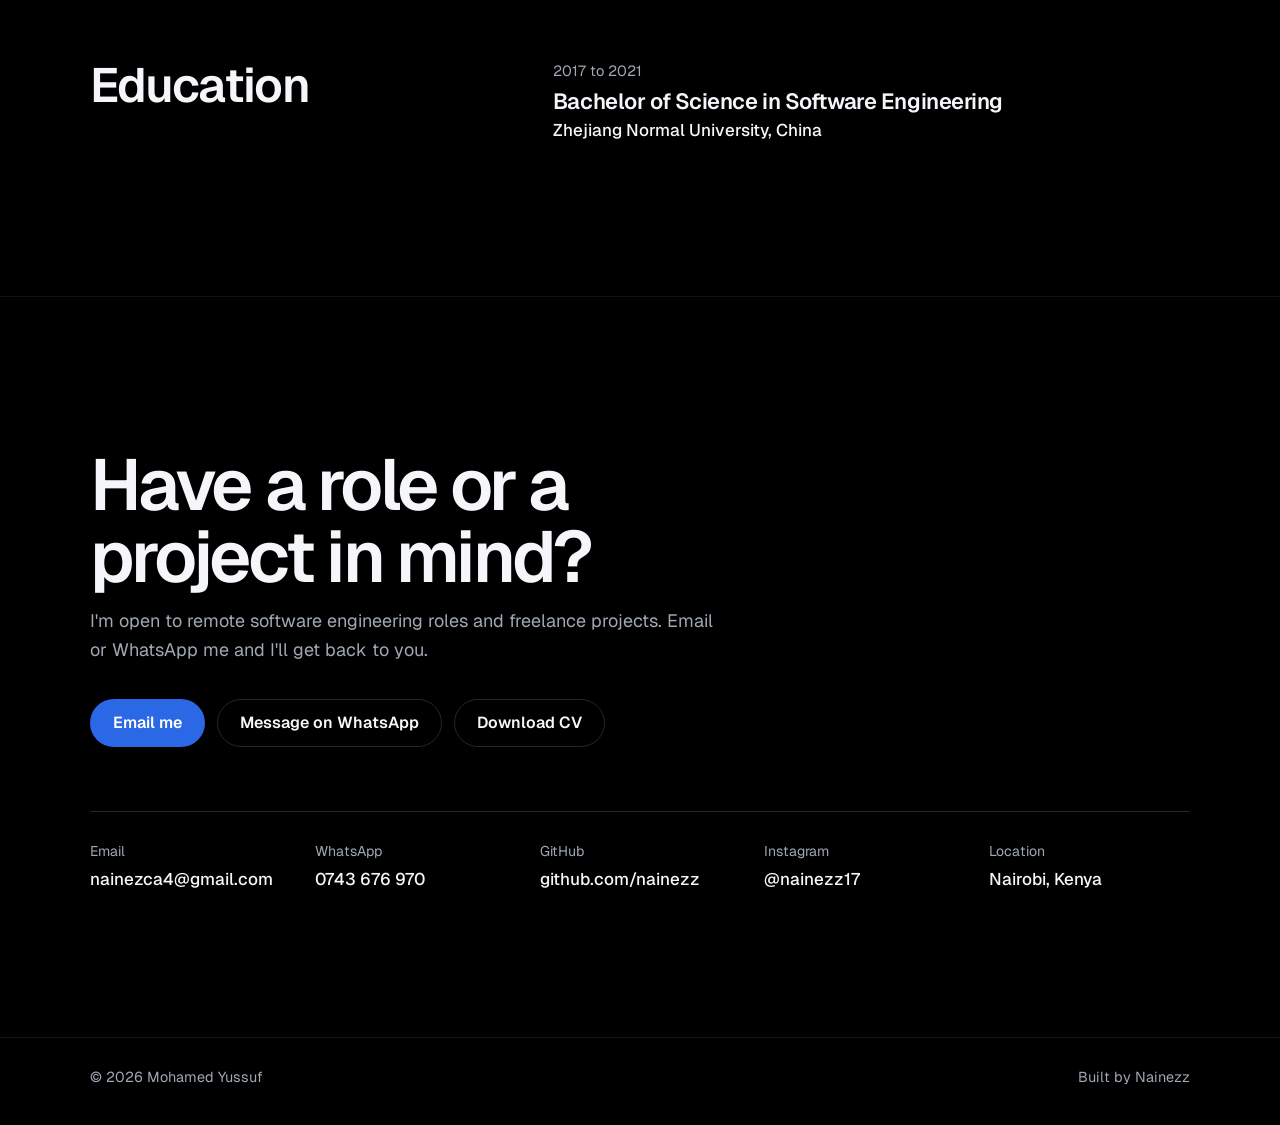
==== commit f1465800: "Position as a software engineer first; add CV and case studies - Hero: Software Engineer | Flutter D" ====
--- a/index.html
+++ b/index.html
@@ -3,15 +3,15 @@
 <head>
   <meta charset="UTF-8">
   <meta name="viewport" content="width=device-width, initial-scale=1">
-  <title>Mohamed Yussuf: Software Engineer, Flutter Developer and Accountant in Nairobi</title>
-  <meta name="description" content="Mohamed Yussuf (Nainezz) is a software engineer, Flutter developer and accountant in Nairobi, Kenya, building mobile and web apps with Flutter, Python and JavaScript.">
+  <title>Mohamed Yussuf: Software Engineer and Flutter Developer in Nairobi</title>
+  <meta name="description" content="Mohamed Yussuf (Nainezz) is a software engineer and Flutter developer in Nairobi, Kenya, open to remote roles. Live projects in Flutter, Firebase, Python and JavaScript.">
   <link rel="canonical" href="https://nainezz.github.io/portfolio/">
   <meta name="theme-color" content="#000000">
 
   <!-- Link previews (WhatsApp, LinkedIn, X) -->
   <meta property="og:type" content="profile">
-  <meta property="og:title" content="Mohamed Yussuf: Software Engineer, Flutter Developer and Accountant">
-  <meta property="og:description" content="Flutter, Python and JavaScript projects from a Nairobi-based software engineer with a background in accounting.">
+  <meta property="og:title" content="Mohamed Yussuf: Software Engineer and Flutter Developer">
+  <meta property="og:description" content="Live Flutter, Python and JavaScript projects from a Nairobi-based software engineer, open to remote roles.">
   <meta property="og:url" content="https://nainezz.github.io/portfolio/">
   <meta property="og:image" content="https://nainezz.github.io/portfolio/assets/nainezz-portrait.jpg">
   <meta property="og:image:width" content="640">
@@ -61,6 +61,7 @@
       <li><a href="#projects">Projects</a></li>
       <li><a href="#skills">Skills</a></li>
       <li><a href="#experience">Experience</a></li>
+      <li><a href="assets/Mohamed-Yussuf-CV.pdf" download>CV</a></li>
       <li><a href="#contact" class="nav-cta">Contact</a></li>
     </ul>
   </nav>
@@ -71,13 +72,13 @@
   <!-- Hero -->
   <section class="hero wrap" id="top">
     <div class="hero-text">
-      <p class="status"><span class="status-dot" aria-hidden="true"></span>Available for new roles and freelance projects</p>
+      <p class="status"><span class="status-dot" aria-hidden="true"></span>Nairobi, Kenya. Open to remote opportunities</p>
       <h1 class="hero-name">Mohamed Yussuf</h1>
-      <p class="hero-roles"><span>Software Engineer</span><span class="sep" aria-hidden="true">|</span><span>Flutter Developer</span><span class="sep" aria-hidden="true">|</span><span>Accountant</span></p>
-      <p class="hero-intro">I build mobile and web apps with Flutter, Python and JavaScript, and I bring an accountant's eye for accuracy, data and the way businesses really run.</p>
+      <p class="hero-roles"><span>Software Engineer</span><span class="sep" aria-hidden="true">|</span><span>Flutter Developer</span></p>
+      <p class="hero-intro">I build practical mobile and web applications with Flutter, Python and JavaScript, from a Firebase-backed shop app to finance tools with automated tests. Every project below runs live in your browser.</p>
       <div class="hero-actions">
         <a class="btn btn-primary" href="#projects">View my projects</a>
-        <a class="btn btn-ghost" href="#contact">Contact me</a>
+        <a class="btn btn-ghost" href="assets/Mohamed-Yussuf-CV.pdf" download>Download CV</a>
       </div>
     </div>
     <figure class="hero-photo">
@@ -85,7 +86,6 @@
         <source type="image/webp" srcset="assets/portrait-400.webp 400w, assets/portrait-640.webp 640w" sizes="(max-width: 860px) 70vw, 400px">
         <img src="assets/nainezz-portrait.jpg" width="640" height="800" alt="Portrait of Mohamed Yussuf" fetchpriority="high">
       </picture>
-      <figcaption>Nairobi, Kenya</figcaption>
     </figure>
   </section>
 
@@ -94,15 +94,16 @@
     <div class="wrap split">
       <div class="split-head">
         <h2 id="about-title">About</h2>
-        <p class="lead">A software engineer who also knows how the numbers work.</p>
+        <p class="lead">A software engineer who builds practical, working applications.</p>
       </div>
       <div class="split-body prose">
-        <p>I'm Mohamed Yussuf, a software engineer based in Nairobi, Kenya, with a Bachelor of Science in Software Engineering from Zhejiang Normal University, China. My development experience includes Flutter mobile applications, Python, JavaScript, Firebase and REST API integrations.</p>
-        <p>I also work as an Accountant at Ayatiin Limited, reviewing financial information, preparing reports, maintaining accurate records and analysing discrepancies. This combination of software engineering and accounting gives me a practical perspective on technology, data and business processes, and a habit of checking that things add up.</p>
+        <p>I'm Mohamed Yussuf, also known as Nainezz, a software engineer in Nairobi, Kenya, with a Bachelor of Science in Software Engineering from Zhejiang Normal University, China.</p>
+        <p>As a Software Engineer at Sibrar, I developed and supported software and mobile applications with Flutter, Python and JavaScript. Today I build mobile apps with Flutter and Firebase, web tools in JavaScript, and Python utilities backed by unit tests, and I publish every project with a live demo.</p>
+        <p>Since 2023 I have also worked as an Accountant at Ayatiin Limited. That work keeps my attention on data quality, accuracy and how businesses actually use their numbers, which shows in projects like my bank reconciliation tool.</p>
         <dl class="facts">
           <div><dt>Education</dt><dd>BSc Software Engineering, Zhejiang Normal University</dd></div>
-          <div><dt>Now</dt><dd>Accountant at Ayatiin Limited</dd></div>
-          <div><dt>Builds with</dt><dd>Flutter, Python, JavaScript</dd></div>
+          <div><dt>Engineering</dt><dd>Software Engineer at Sibrar, 2022 to 2023</dd></div>
+          <div><dt>Builds with</dt><dd>Flutter, Dart, Firebase, Python, JavaScript</dd></div>
           <div><dt>Languages</dt><dd>Somali, English and Kiswahili (fluent); Arabic (intermediate)</dd></div>
         </dl>
       </div>
@@ -114,12 +115,17 @@
     <div class="wrap">
       <div class="section-head">
         <div>
-          <h2 id="projects-title">Projects</h2>
-          <p class="lead">Every project runs live in your browser. Screenshots are taken from the live apps.</p>
+          <h2 id="projects-title">Featured projects</h2>
+          <p class="lead">Three projects in depth. Each one runs live in your browser, and every screenshot is taken from the live app.</p>
         </div>
-        <div class="filters" role="group" aria-label="Filter projects" id="filters"></div>
-      </div>
-      <div class="project-grid" id="project-grid" aria-live="polite"></div>
+      </div>
+      <div class="featured-list" id="featured-list"></div>
+
+      <div class="more-head">
+        <h3 id="more-title">More projects</h3>
+        <p>Earlier Flutter apps, each with a live demo and source code.</p>
+      </div>
+      <div class="more-grid" id="more-grid" aria-labelledby="more-title"></div>
       <noscript><p>See all projects on <a href="https://github.com/nainezz">GitHub</a>.</p></noscript>
     </div>
   </section>
@@ -129,29 +135,16 @@
     <div class="wrap split">
       <div class="split-head">
         <h2 id="skills-title">Skills</h2>
-        <p class="lead">From mobile and web development to finance and data work.</p>
+        <p class="lead">Grouped by what I use them for. Every item is something I have used in a project or at work.</p>
       </div>
       <div class="split-body skills">
-        <div class="skill-group">
-          <h3>Mobile development</h3>
-          <ul><li>Flutter</li><li>Dart</li><li>Provider</li></ul>
-        </div>
-        <div class="skill-group">
-          <h3>Web development</h3>
-          <ul><li>JavaScript</li><li>HTML</li><li>CSS</li></ul>
-        </div>
-        <div class="skill-group">
-          <h3>Backend and tools</h3>
-          <ul><li>Firebase</li><li>REST APIs</li><li>Python</li><li>Git and GitHub</li></ul>
-        </div>
-        <div class="skill-group">
-          <h3>Data and finance</h3>
-          <ul><li>Microsoft Excel</li><li>Google Sheets</li><li>Financial reporting</li><li>Data analysis</li></ul>
-        </div>
-        <div class="skill-group">
-          <h3>AI</h3>
-          <ul><li>AI training concepts</li><li>Data annotation</li><li>Data quality</li></ul>
-        </div>
+        <div class="skill-group"><h3>Mobile</h3><ul><li>Flutter</li><li>Dart</li><li>Provider</li></ul></div>
+        <div class="skill-group"><h3>Programming</h3><ul><li>Python</li><li>JavaScript</li></ul></div>
+        <div class="skill-group"><h3>Web</h3><ul><li>HTML</li><li>CSS</li><li>Responsive design</li></ul></div>
+        <div class="skill-group"><h3>Backend</h3><ul><li>Firebase</li><li>REST APIs</li></ul></div>
+        <div class="skill-group"><h3>Development tools</h3><ul><li>Git</li><li>GitHub</li><li>GitHub Actions</li></ul></div>
+        <div class="skill-group"><h3>Data and finance</h3><ul><li>Microsoft Excel</li><li>Google Sheets</li><li>Data analysis</li><li>Financial reporting</li></ul></div>
+        <div class="skill-group"><h3>AI</h3><ul><li>AI training concepts</li><li>Data annotation</li><li>Data quality</li></ul></div>
       </div>
     </div>
   </section>
@@ -160,8 +153,8 @@
   <section class="section" id="experience" aria-labelledby="experience-title">
     <div class="wrap split">
       <div class="split-head">
-        <h2 id="experience-title">Experience and education</h2>
-        <p class="lead">Software development, accounting and a degree in software engineering.</p>
+        <h2 id="experience-title">Professional experience</h2>
+        <p class="lead">Software engineering, and accounting work that keeps me close to real business data.</p>
       </div>
       <ol class="timeline split-body">
         <li class="timeline-item">
@@ -176,23 +169,33 @@
           <p class="timeline-org">Sibrar, Nairobi</p>
           <p>Developed and supported software and mobile applications using Flutter, Python and JavaScript; tested applications and solved technical problems.</p>
         </li>
-        <li class="timeline-item">
-          <p class="timeline-date"><time datetime="2017">2017</time> to <time datetime="2021">2021</time></p>
-          <h3>BSc Software Engineering</h3>
-          <p class="timeline-org">Zhejiang Normal University, China</p>
-        </li>
       </ol>
+    </div>
+  </section>
+
+  <!-- Education -->
+  <section class="section" id="education" aria-labelledby="education-title">
+    <div class="wrap split">
+      <div class="split-head">
+        <h2 id="education-title">Education</h2>
+      </div>
+      <div class="split-body education">
+        <p class="timeline-date"><time datetime="2017">2017</time> to <time datetime="2021">2021</time></p>
+        <h3>Bachelor of Science in Software Engineering</h3>
+        <p class="timeline-org">Zhejiang Normal University, China</p>
+      </div>
     </div>
   </section>
 
   <!-- Contact -->
   <section class="section section-contact" id="contact" aria-labelledby="contact-title">
     <div class="wrap">
-      <h2 id="contact-title" class="contact-title">Have a project or a role in mind?</h2>
-      <p class="lead contact-lead">I'm available for mobile apps, websites, and tools that make financial data easier to manage. Email or WhatsApp me and I'll get back to you.</p>
+      <h2 id="contact-title" class="contact-title">Have a role or a project in mind?</h2>
+      <p class="lead contact-lead">I'm open to remote software engineering roles and freelance projects. Email or WhatsApp me and I'll get back to you.</p>
       <div class="contact-actions">
         <a class="btn btn-primary" href="mailto:nainezca4@gmail.com?subject=Hello%20Mohamed">Email me</a>
         <a class="btn btn-ghost" id="whatsapp-btn" href="https://wa.me/254743676970" target="_blank" rel="noopener">Message on WhatsApp</a>
+        <a class="btn btn-ghost" href="assets/Mohamed-Yussuf-CV.pdf" download>Download CV</a>
       </div>
       <ul class="contact-list">
         <li><span class="contact-label">Email</span><a href="mailto:nainezca4@gmail.com">nainezca4@gmail.com</a></li>
--- a/css/style.css
+++ b/css/style.css
@@ -148,17 +148,6 @@
 .section-head { display: flex; justify-content: space-between; align-items: flex-end; gap: 28px; flex-wrap: wrap; margin-bottom: 44px; }
 .section-head .lead { max-width: 46ch; }
 
-.filters { display: inline-flex; padding: 4px; gap: 4px; background: var(--charcoal); border: 1px solid var(--graphite); border-radius: 999px; }
-.filters button {
-  min-height: 40px; padding: 0 16px; border: 0; border-radius: 999px;
-  background: transparent; color: var(--muted); font: 500 .95rem var(--font); cursor: pointer;
-  transition: background-color .2s, color .2s;
-}
-.filters button:hover { color: var(--text); }
-.filters button[aria-pressed="true"] { background: var(--text); color: var(--black); }
-
-.project-grid { display: grid; grid-template-columns: repeat(2, minmax(0, 1fr)); gap: clamp(20px, 3vw, 32px); }
-
 .project { display: flex; flex-direction: column; }
 .project-media {
   position: relative; aspect-ratio: 16 / 10; overflow: hidden;
@@ -196,6 +185,47 @@
 .project-links a.secondary { color: var(--text); }
 .project-links a.secondary:hover { color: var(--blue-hover); }
 
+/* Featured projects: large screenshot beside the write-up. */
+.featured-list { display: flex; flex-direction: column; gap: clamp(56px, 8vw, 96px); }
+.featured { display: grid; grid-template-columns: minmax(0, 1.15fr) minmax(0, 1fr); gap: clamp(28px, 4vw, 56px); align-items: start; }
+.featured:nth-child(even) .project-media { order: 2; }
+.featured-body { display: flex; flex-direction: column; gap: 12px; padding-top: 6px; }
+.featured .project-title { font-size: clamp(1.6rem, 2.6vw, 2.1rem); letter-spacing: -0.03em; }
+.featured .project-desc { font-size: 1.0625rem; }
+.featured .project-links { margin-top: 6px; padding-top: 0; }
+.featured:hover .project-media { border-color: #3a3f48; }
+.featured:hover .project-media.is-desktop img { transform: scale(1.025); }
+.featured:hover .project-media.is-phone .phone { transform: translateX(-50%) translateY(-8px); }
+
+.case-study { margin-top: 10px; border-top: 1px solid var(--graphite); }
+.case-study summary {
+  display: flex; align-items: center; justify-content: space-between; gap: 12px;
+  min-height: 52px; cursor: pointer; list-style: none; font-weight: 600; color: var(--text);
+}
+.case-study summary::-webkit-details-marker { display: none; }
+.case-study summary::after { content: "+"; font-size: 1.4rem; font-weight: 400; color: var(--muted); transition: transform .25s; }
+.case-study[open] summary::after { transform: rotate(45deg); }
+.case-study summary:hover { color: var(--blue-hover); }
+.cs-body { padding: 4px 0 8px; }
+.cs-body h4 { margin: 18px 0 6px; font-size: .95rem; font-weight: 600; color: var(--text); }
+.cs-body h4:first-child { margin-top: 0; }
+.cs-body p, .cs-list li { color: var(--muted); font-size: 1rem; }
+.cs-list { display: flex; flex-direction: column; gap: 8px; }
+.cs-list li { position: relative; padding-left: 18px; }
+.cs-list li::before { content: ""; position: absolute; left: 0; top: .7em; width: 6px; height: 6px; border-radius: 50%; background: var(--blue); }
+
+/* More projects: compact cards. */
+.more-head { margin-top: clamp(80px, 10vw, 128px); margin-bottom: 28px; padding-top: 32px; border-top: 1px solid var(--graphite); }
+.more-head h3 { font-size: clamp(1.5rem, 2.6vw, 2rem); letter-spacing: -0.03em; }
+.more-head p { margin-top: 8px; color: var(--muted); }
+.more-grid { display: grid; grid-template-columns: repeat(3, minmax(0, 1fr)); gap: clamp(20px, 2.5vw, 28px); }
+.project-small .project-title { font-size: 1.15rem; }
+.project-small .project-desc { font-size: .95rem; }
+.project-note { color: #e3c46f; font-size: .85rem; font-weight: 500; }
+
+/* ---------- Education ---------- */
+.education h3 { margin-top: 6px; font-size: 1.375rem; }
+
 /* ---------- Skills ---------- */
 .skills { display: grid; grid-template-columns: repeat(2, minmax(0, 1fr)); gap: 0 40px; border-top: 1px solid var(--graphite); }
 .skill-group { padding: 22px 0; border-bottom: 1px solid var(--graphite); }
@@ -236,6 +266,7 @@
 
 /* ---------- Responsive ---------- */
 @media (max-width: 1024px) {
+  .more-grid { grid-template-columns: repeat(2, minmax(0, 1fr)); }
   .contact-list { grid-template-columns: repeat(3, minmax(0, 1fr)); }
 }
 
@@ -260,7 +291,9 @@
 
   .split { grid-template-columns: 1fr; }
   .split-head { position: static; }
-  .project-grid { grid-template-columns: 1fr; }
+  .featured { grid-template-columns: 1fr; }
+  .featured:nth-child(even) .project-media { order: 0; }
+  .more-grid { grid-template-columns: repeat(2, minmax(0, 1fr)); }
 }
 
 @media (max-width: 560px) {
@@ -271,8 +304,7 @@
   .facts, .skills { grid-template-columns: 1fr; }
   .contact-list { grid-template-columns: 1fr 1fr; }
   .hero-actions .btn, .contact-actions .btn { flex: 1 1 100%; }
-  .filters { width: 100%; }
-  .filters button { flex: 1; padding: 0 8px; }
+  .more-grid { grid-template-columns: 1fr; }
 }
 
 @media (prefers-reduced-motion: reduce) {
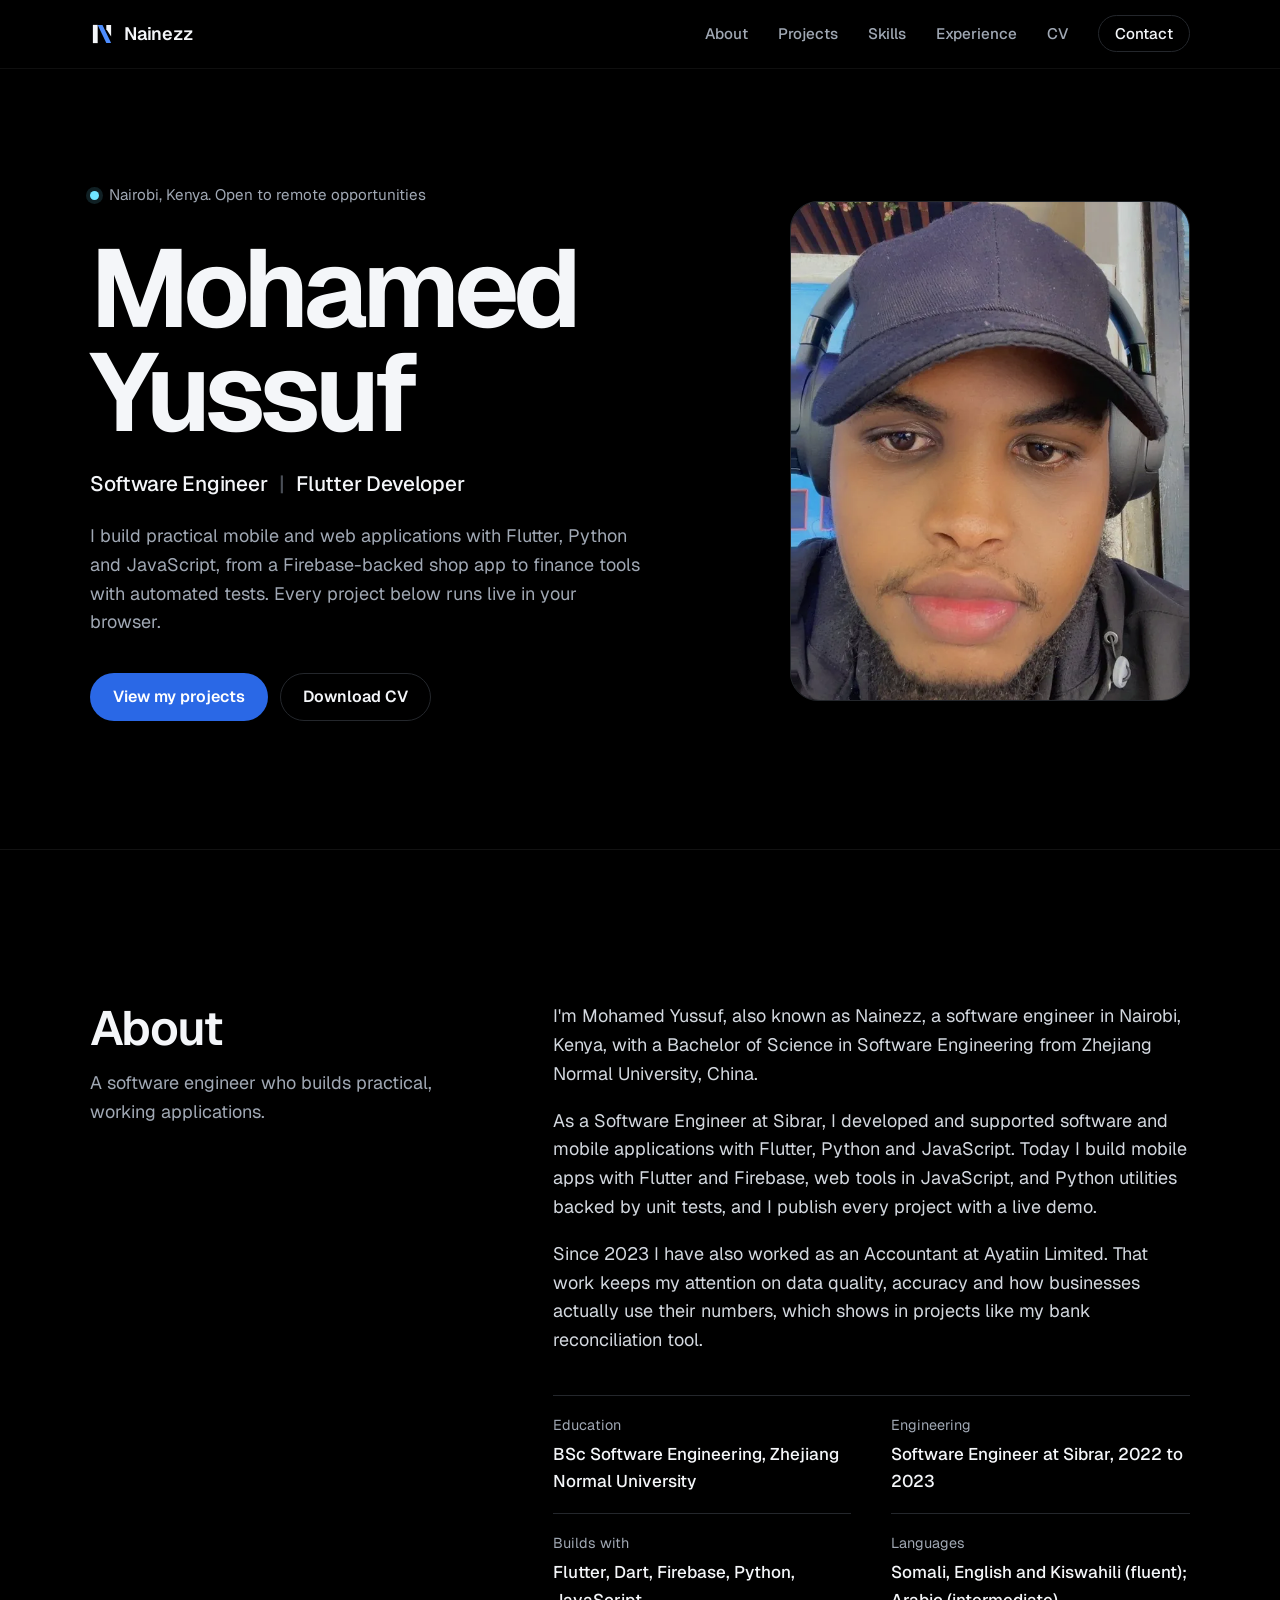
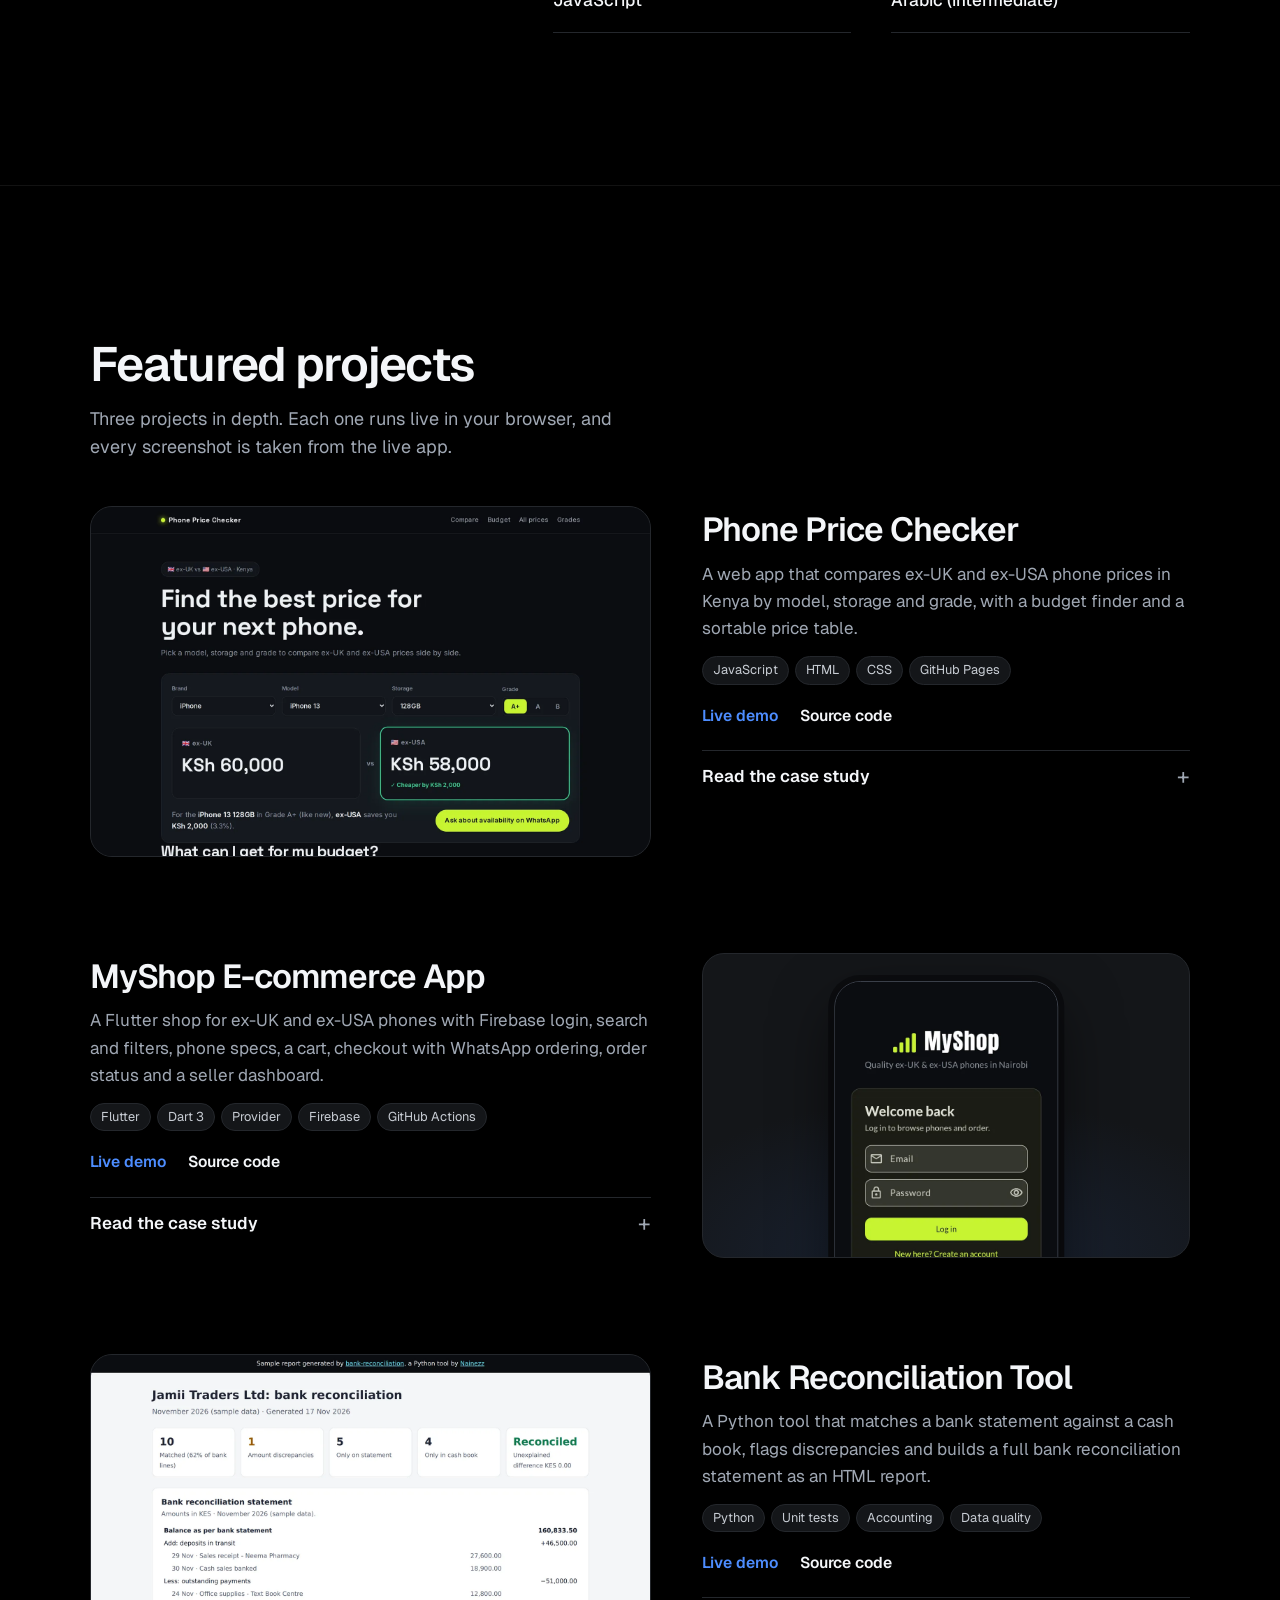
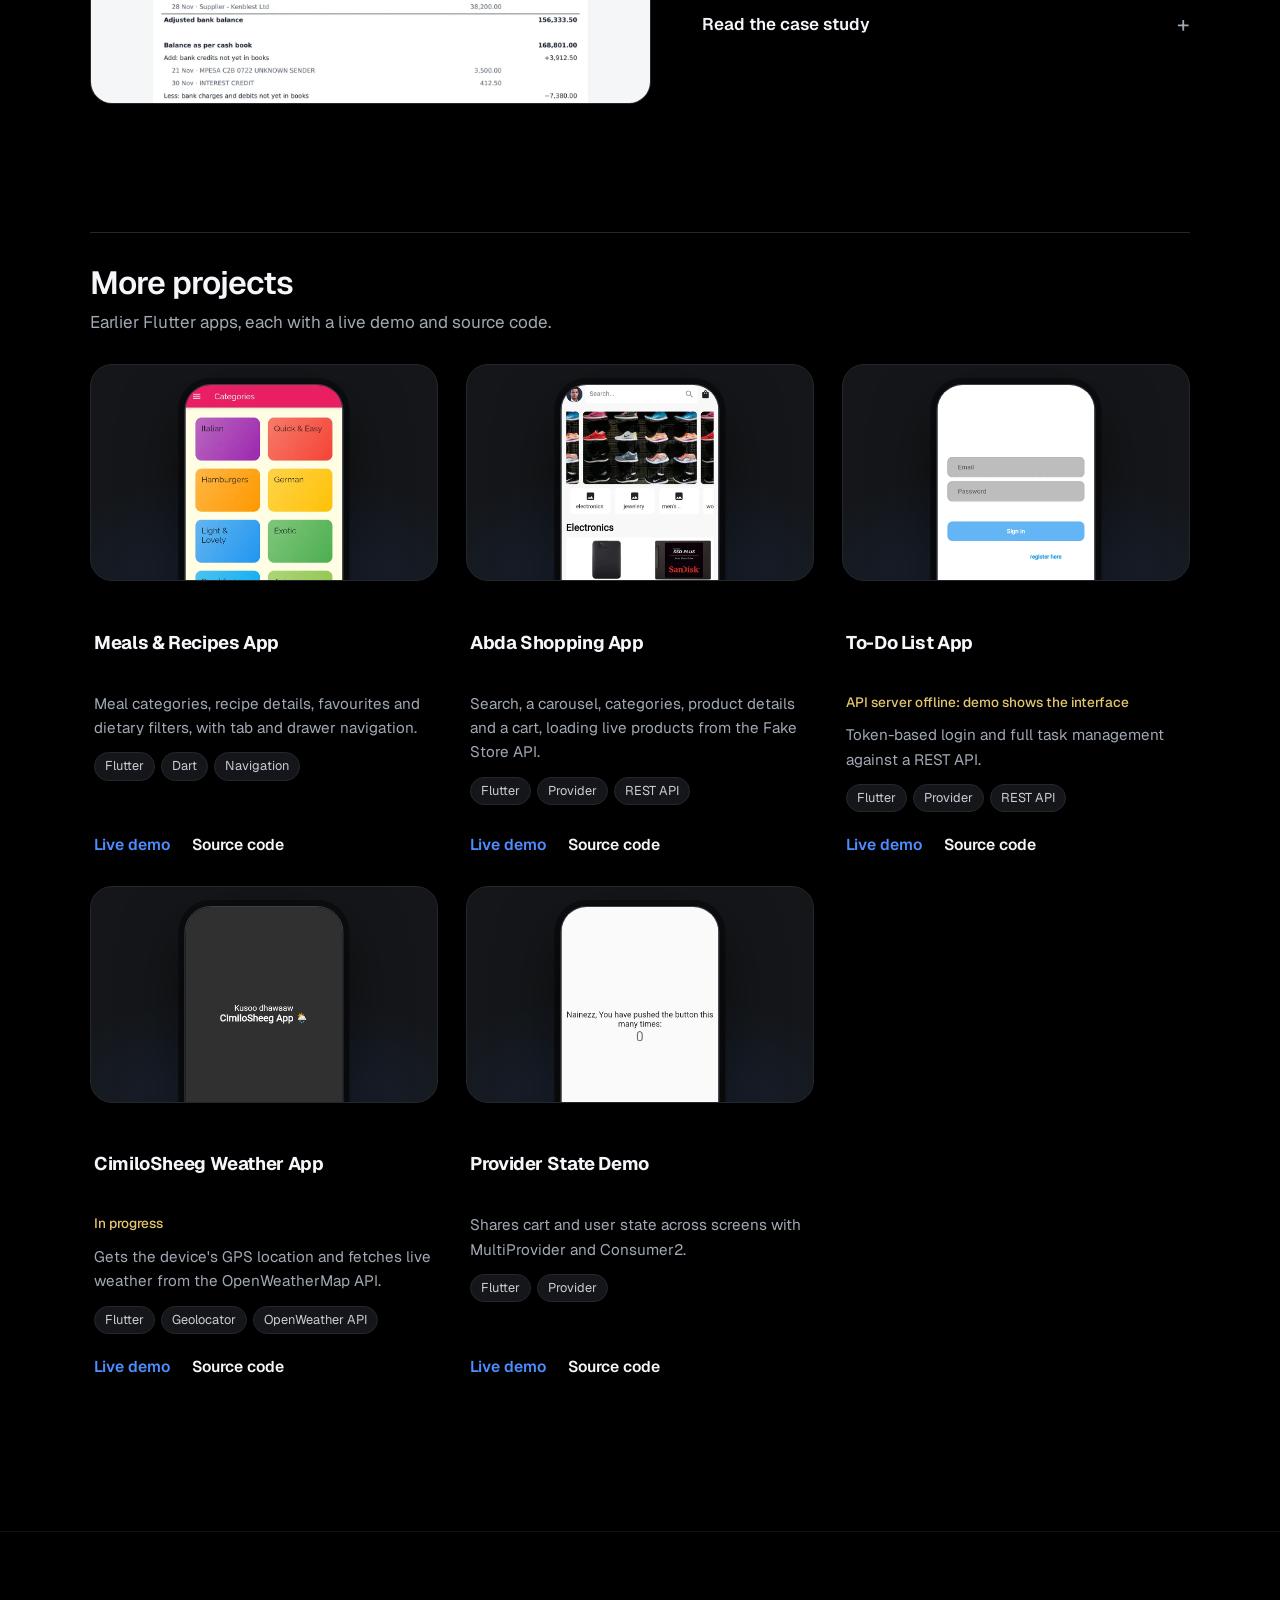
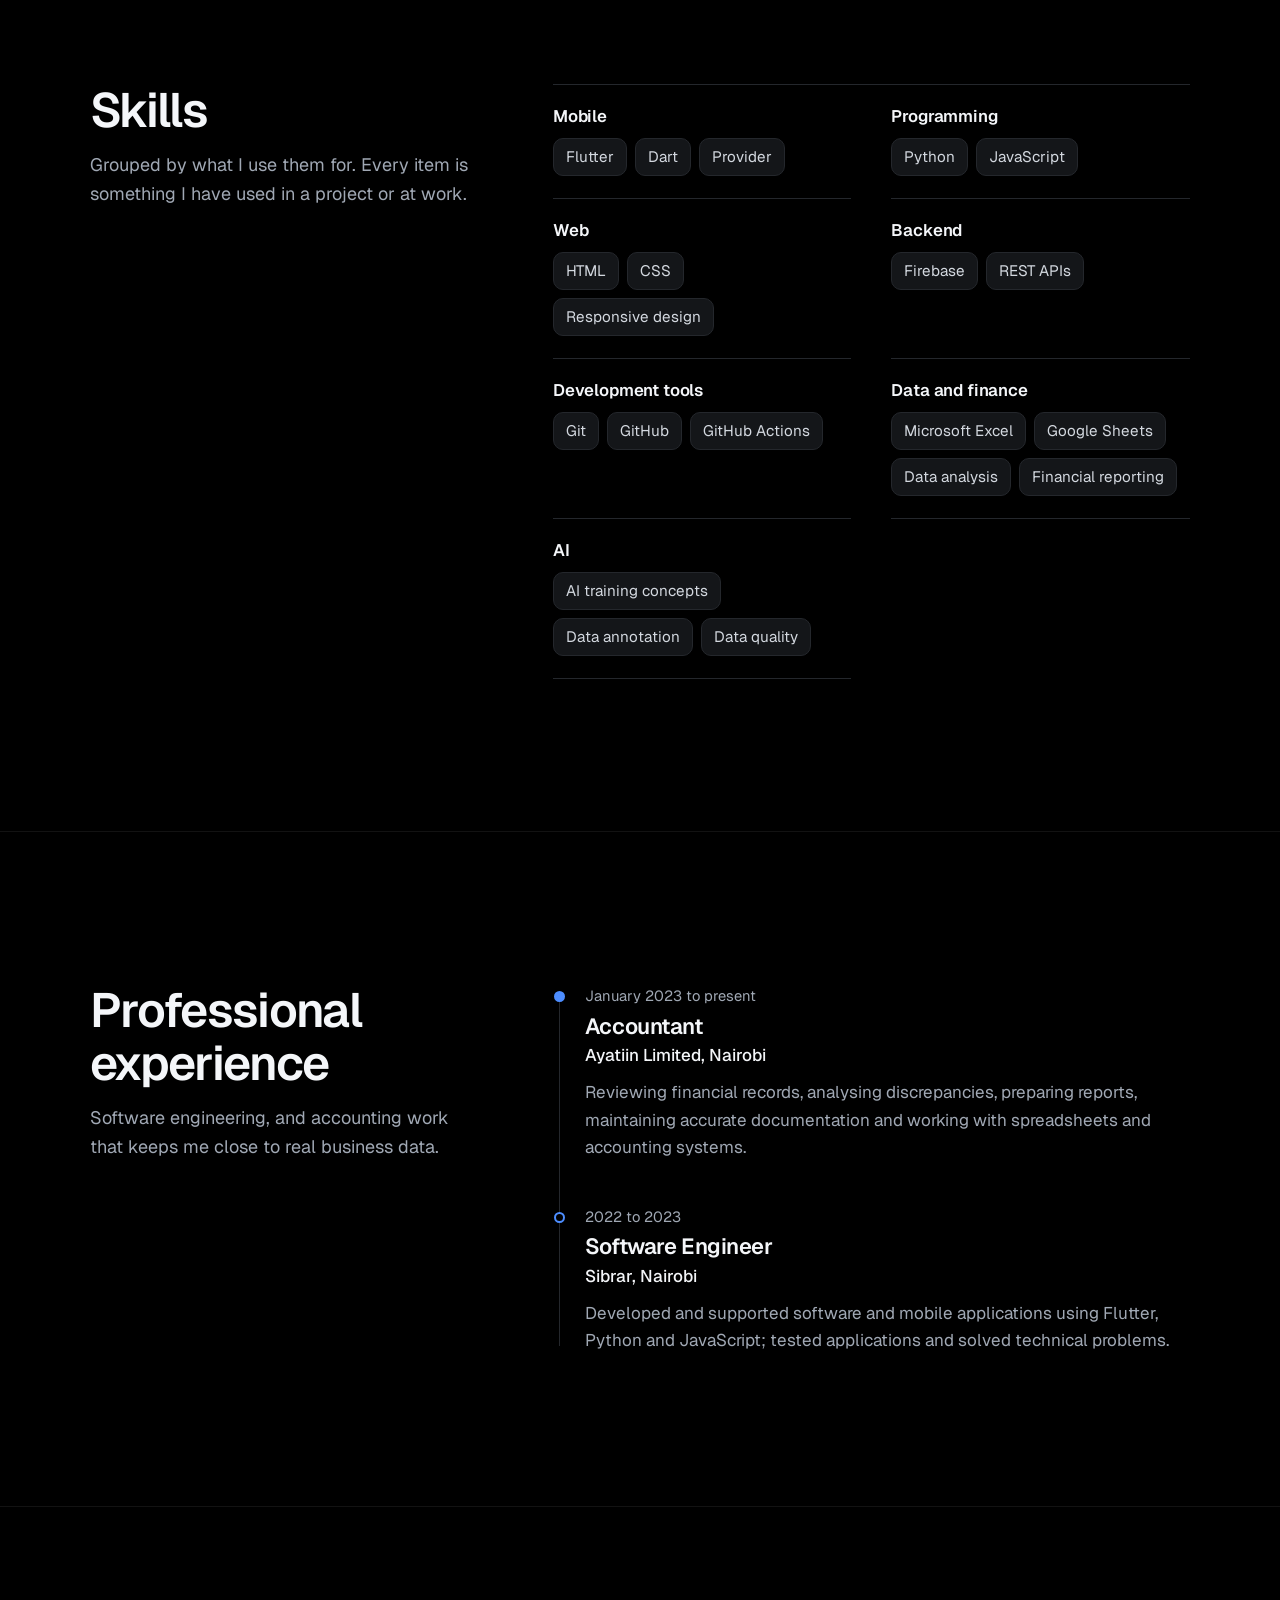
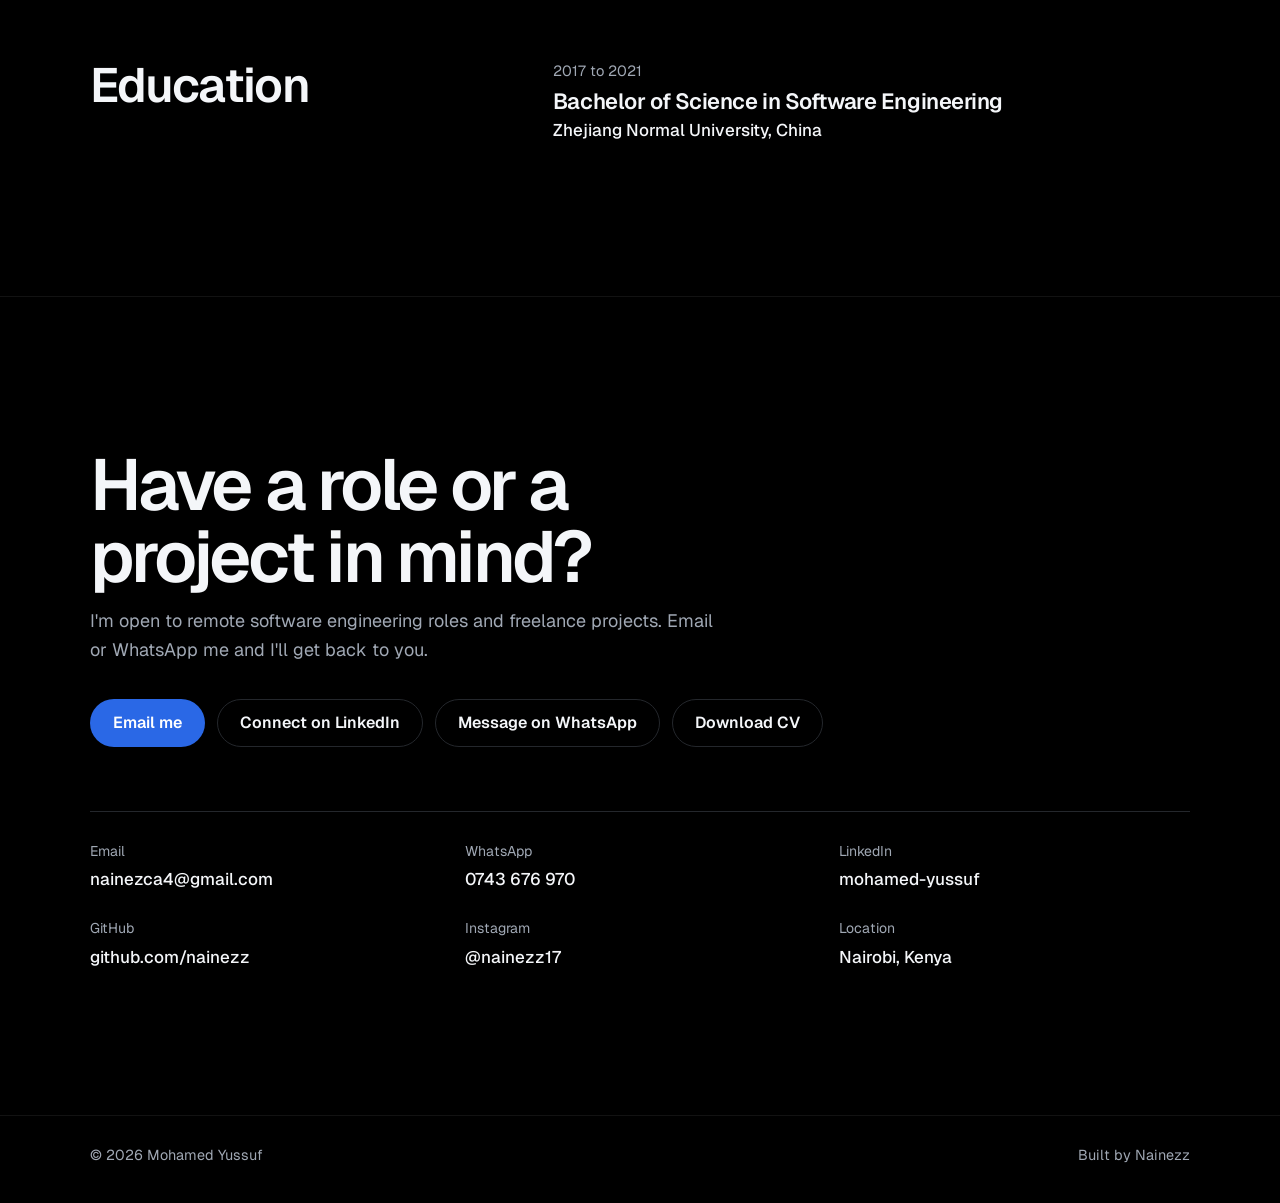
==== commit 0fb02508: "Add LinkedIn to contact section, structured data and CV Co-Authored-By: Claude Opus 5.5 <noreply@ant" ====
--- a/index.html
+++ b/index.html
@@ -39,7 +39,7 @@
     "alumniOf": { "@type": "CollegeOrUniversity", "name": "Zhejiang Normal University" },
     "worksFor": { "@type": "Organization", "name": "Ayatiin Limited" },
     "knowsAbout": ["Flutter", "Dart", "Python", "JavaScript", "Firebase", "Accounting", "Financial reporting", "Data quality"],
-    "sameAs": ["https://github.com/nainezz", "https://instagram.com/nainezz17"]
+    "sameAs": ["https://www.linkedin.com/in/mohamed-yussuf-7726791a9/", "https://github.com/nainezz", "https://instagram.com/nainezz17"]
   }
   </script>
 </head>
@@ -194,12 +194,14 @@
       <p class="lead contact-lead">I'm open to remote software engineering roles and freelance projects. Email or WhatsApp me and I'll get back to you.</p>
       <div class="contact-actions">
         <a class="btn btn-primary" href="mailto:nainezca4@gmail.com?subject=Hello%20Mohamed">Email me</a>
+        <a class="btn btn-ghost" href="https://www.linkedin.com/in/mohamed-yussuf-7726791a9/" target="_blank" rel="noopener">Connect on LinkedIn</a>
         <a class="btn btn-ghost" id="whatsapp-btn" href="https://wa.me/254743676970" target="_blank" rel="noopener">Message on WhatsApp</a>
         <a class="btn btn-ghost" href="assets/Mohamed-Yussuf-CV.pdf" download>Download CV</a>
       </div>
       <ul class="contact-list">
         <li><span class="contact-label">Email</span><a href="mailto:nainezca4@gmail.com">nainezca4@gmail.com</a></li>
         <li><span class="contact-label">WhatsApp</span><a href="https://wa.me/254743676970" target="_blank" rel="noopener">0743 676 970</a></li>
+        <li><span class="contact-label">LinkedIn</span><a href="https://www.linkedin.com/in/mohamed-yussuf-7726791a9/" target="_blank" rel="noopener">mohamed-yussuf</a></li>
         <li><span class="contact-label">GitHub</span><a href="https://github.com/nainezz" target="_blank" rel="noopener">github.com/nainezz</a></li>
         <li><span class="contact-label">Instagram</span><a href="https://instagram.com/nainezz17" target="_blank" rel="noopener">@nainezz17</a></li>
         <li><span class="contact-label">Location</span><span>Nairobi, Kenya</span></li>
--- a/css/style.css
+++ b/css/style.css
@@ -254,7 +254,7 @@
 .section .contact-title { font-size: clamp(2.4rem, 6vw, 4.5rem); letter-spacing: -0.045em; max-width: 14ch; line-height: 1; }
 .section .contact-lead { max-width: 52ch; }
 .contact-actions { display: flex; flex-wrap: wrap; gap: 12px; margin-top: 34px; }
-.contact-list { display: grid; grid-template-columns: repeat(5, minmax(0, 1fr)); gap: 24px; margin-top: 64px; padding-top: 28px; border-top: 1px solid var(--graphite); }
+.contact-list { display: grid; grid-template-columns: repeat(3, minmax(0, 1fr)); gap: 24px; margin-top: 64px; padding-top: 28px; border-top: 1px solid var(--graphite); }
 .contact-list li { display: flex; flex-direction: column; gap: 4px; min-width: 0; }
 .contact-label { color: var(--muted); font-size: .88rem; }
 .contact-list a, .contact-list span:not(.contact-label) { color: var(--text); font-weight: 500; overflow-wrap: anywhere; }
@@ -267,7 +267,6 @@
 /* ---------- Responsive ---------- */
 @media (max-width: 1024px) {
   .more-grid { grid-template-columns: repeat(2, minmax(0, 1fr)); }
-  .contact-list { grid-template-columns: repeat(3, minmax(0, 1fr)); }
 }
 
 @media (max-width: 860px) {
@@ -302,7 +301,7 @@
   .hero-roles span { display: block; }
   .hero-roles span + span { margin-top: 2px; }
   .facts, .skills { grid-template-columns: 1fr; }
-  .contact-list { grid-template-columns: 1fr 1fr; }
+  .contact-list { grid-template-columns: 1fr; }
   .hero-actions .btn, .contact-actions .btn { flex: 1 1 100%; }
   .more-grid { grid-template-columns: 1fr; }
 }
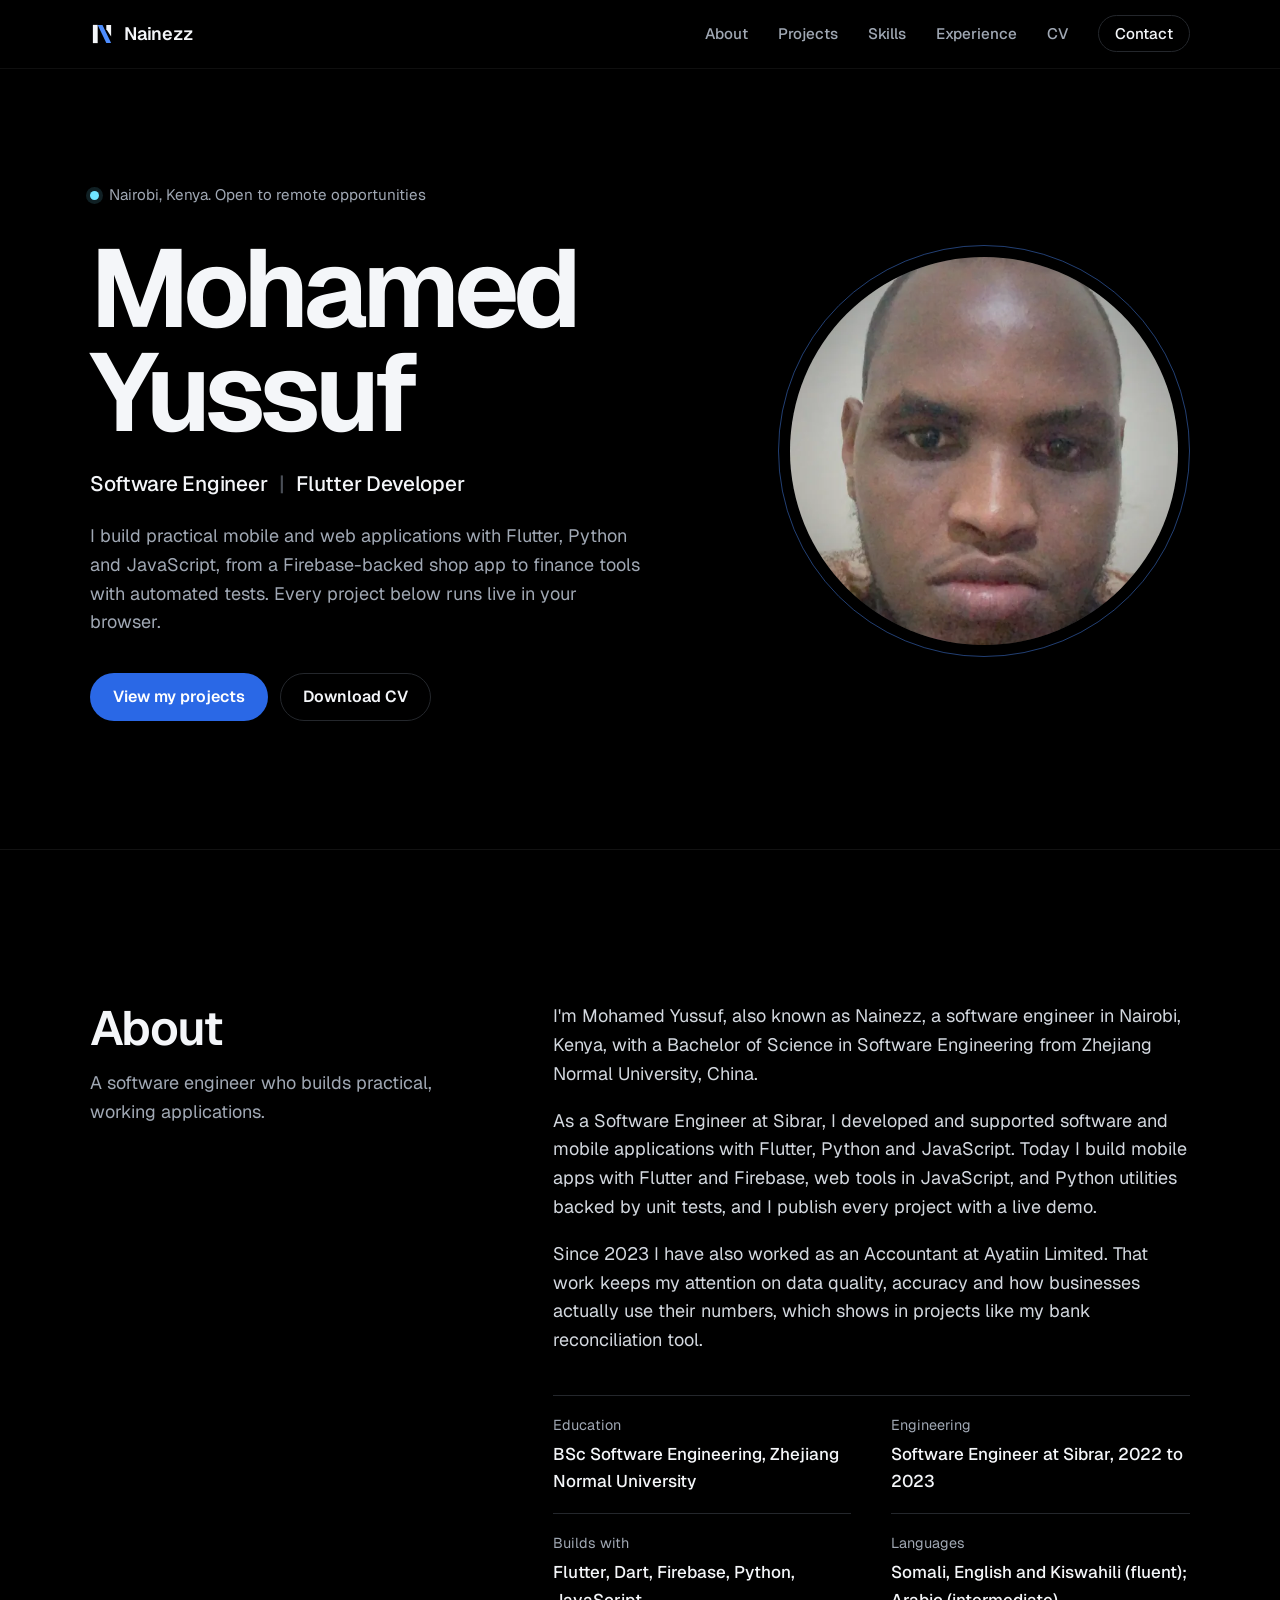
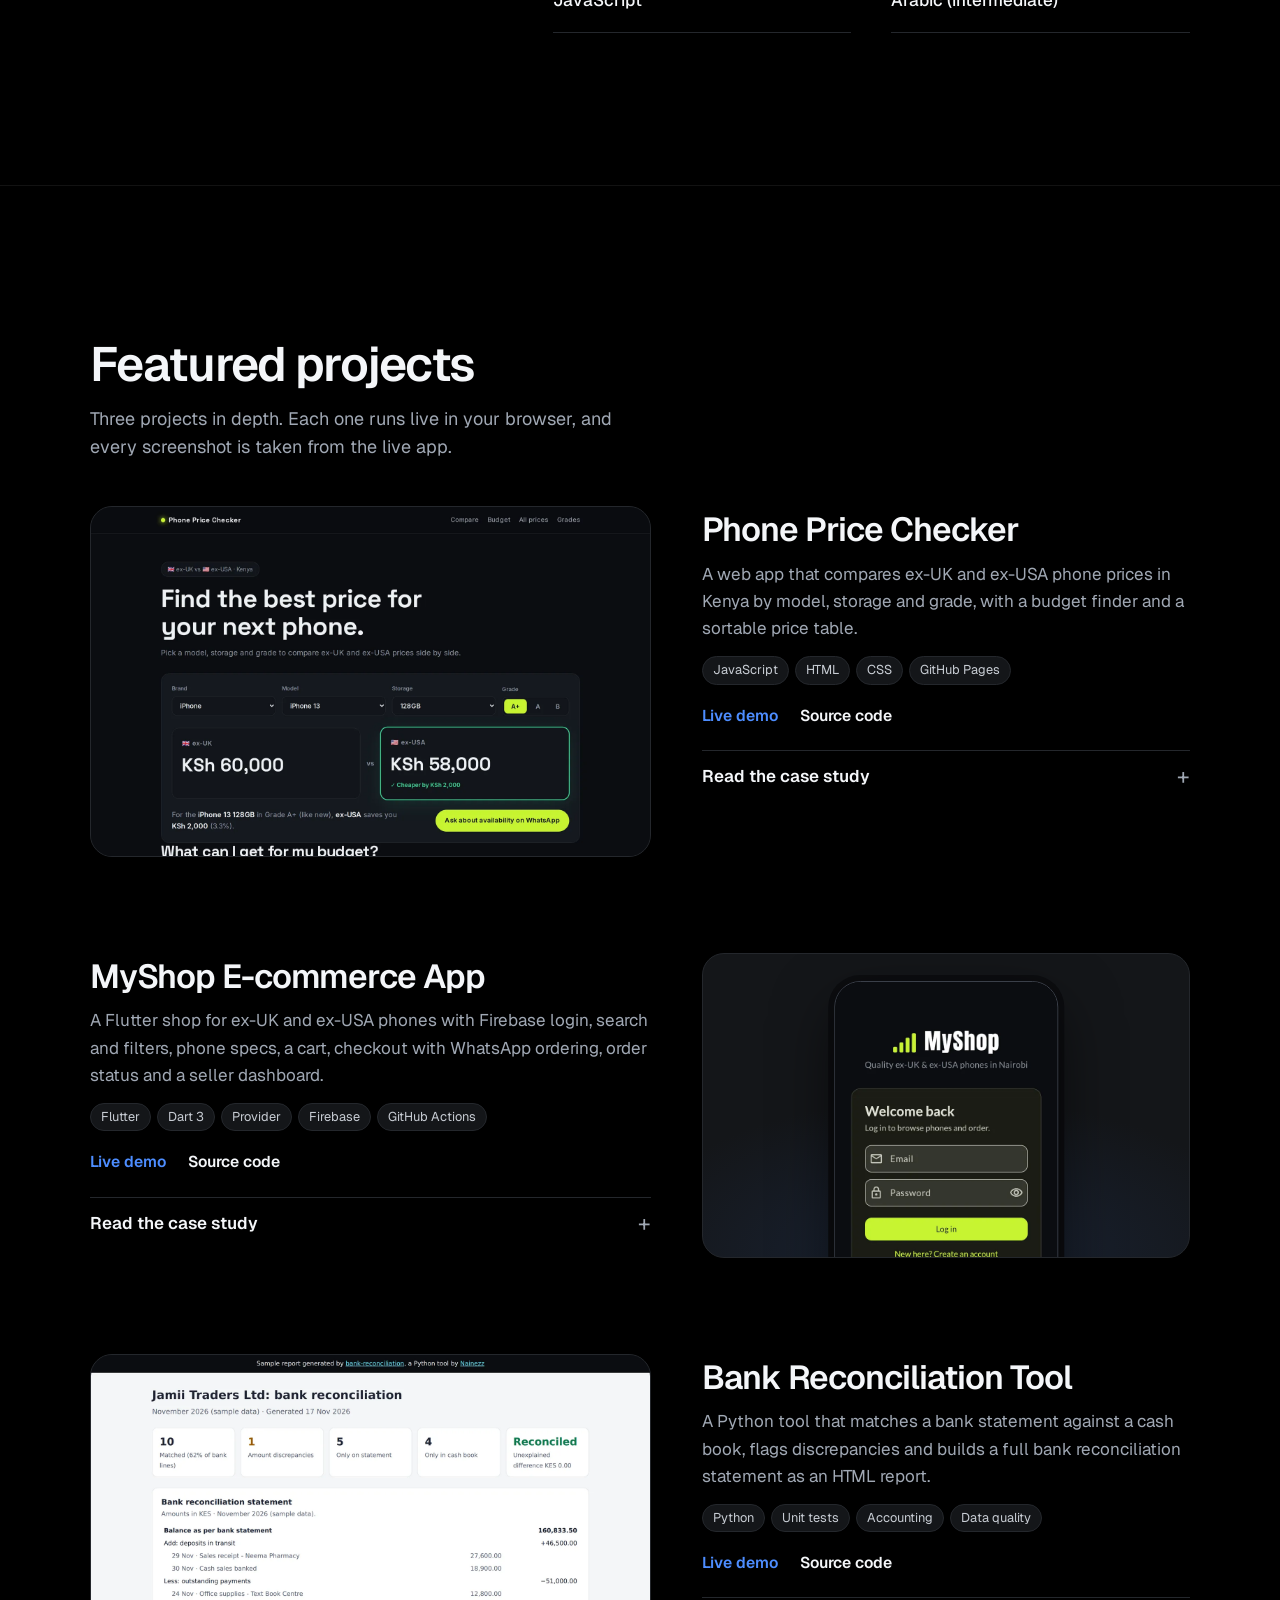
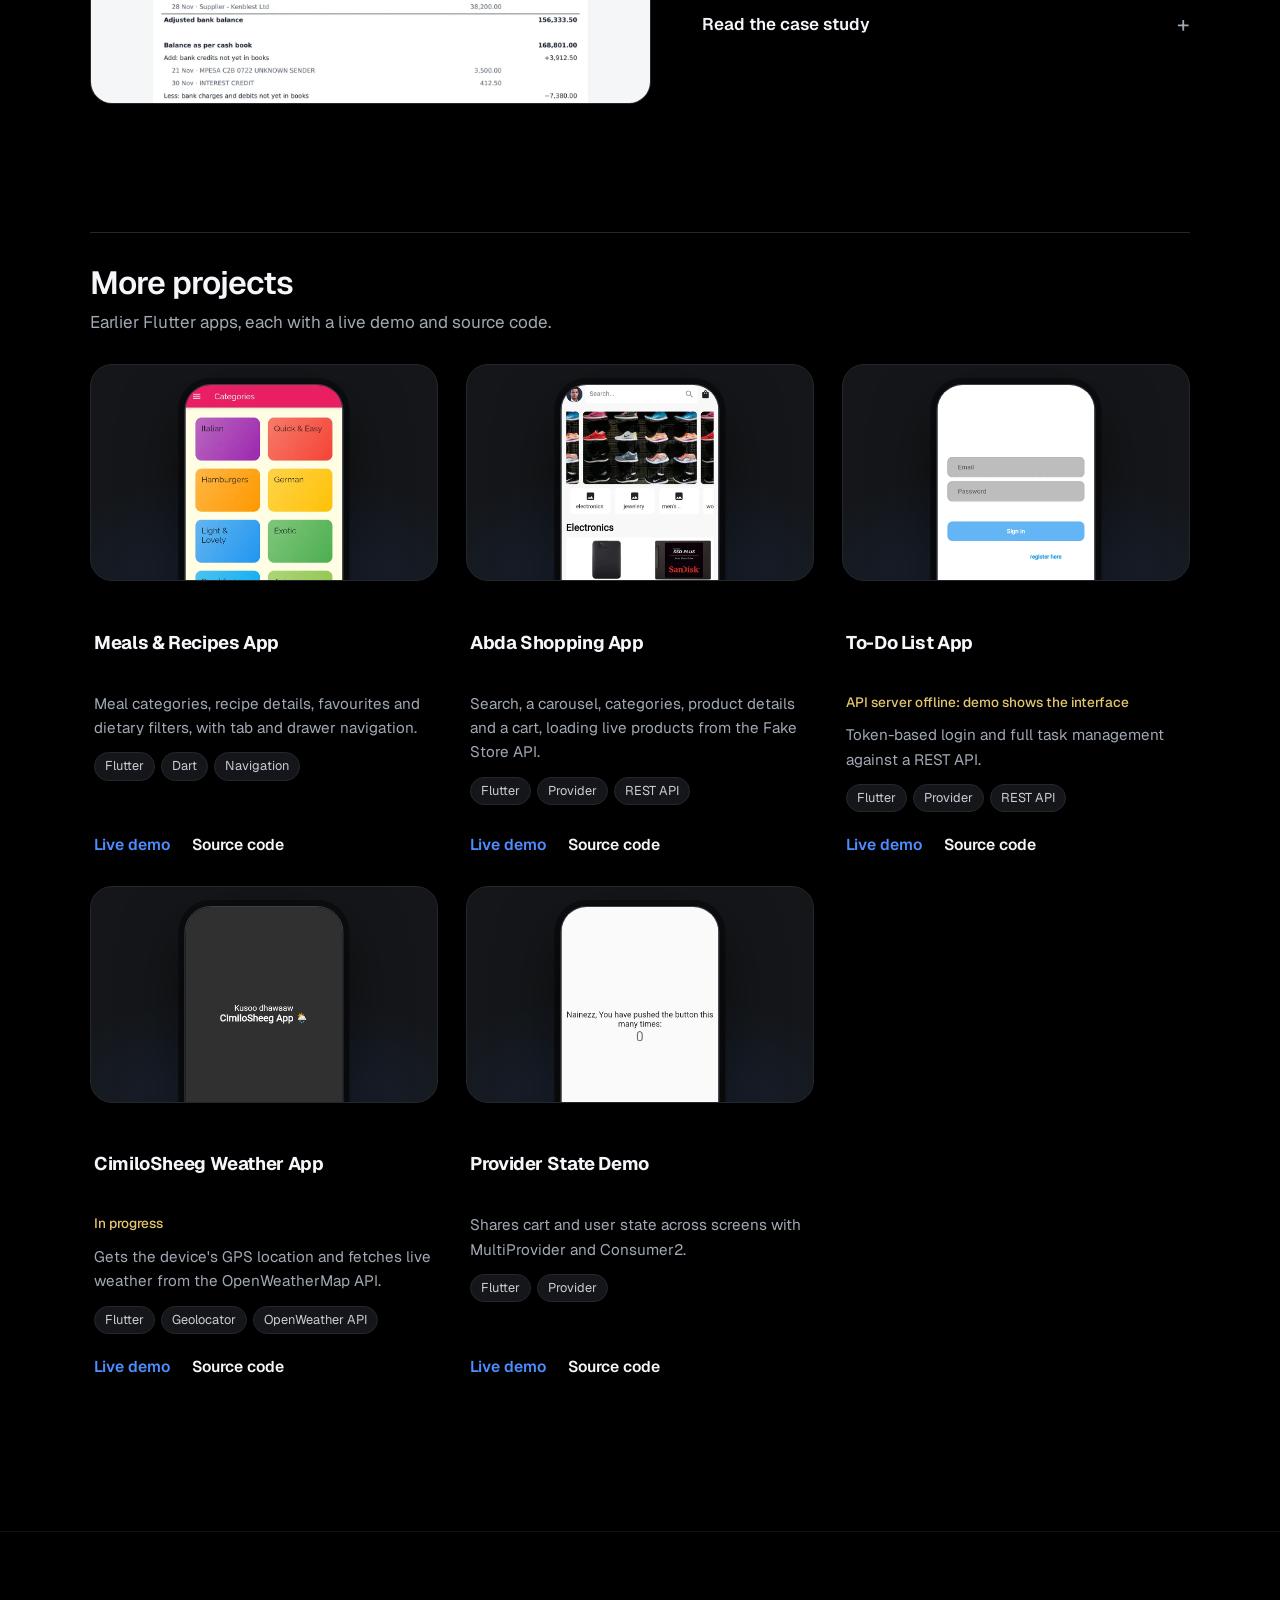
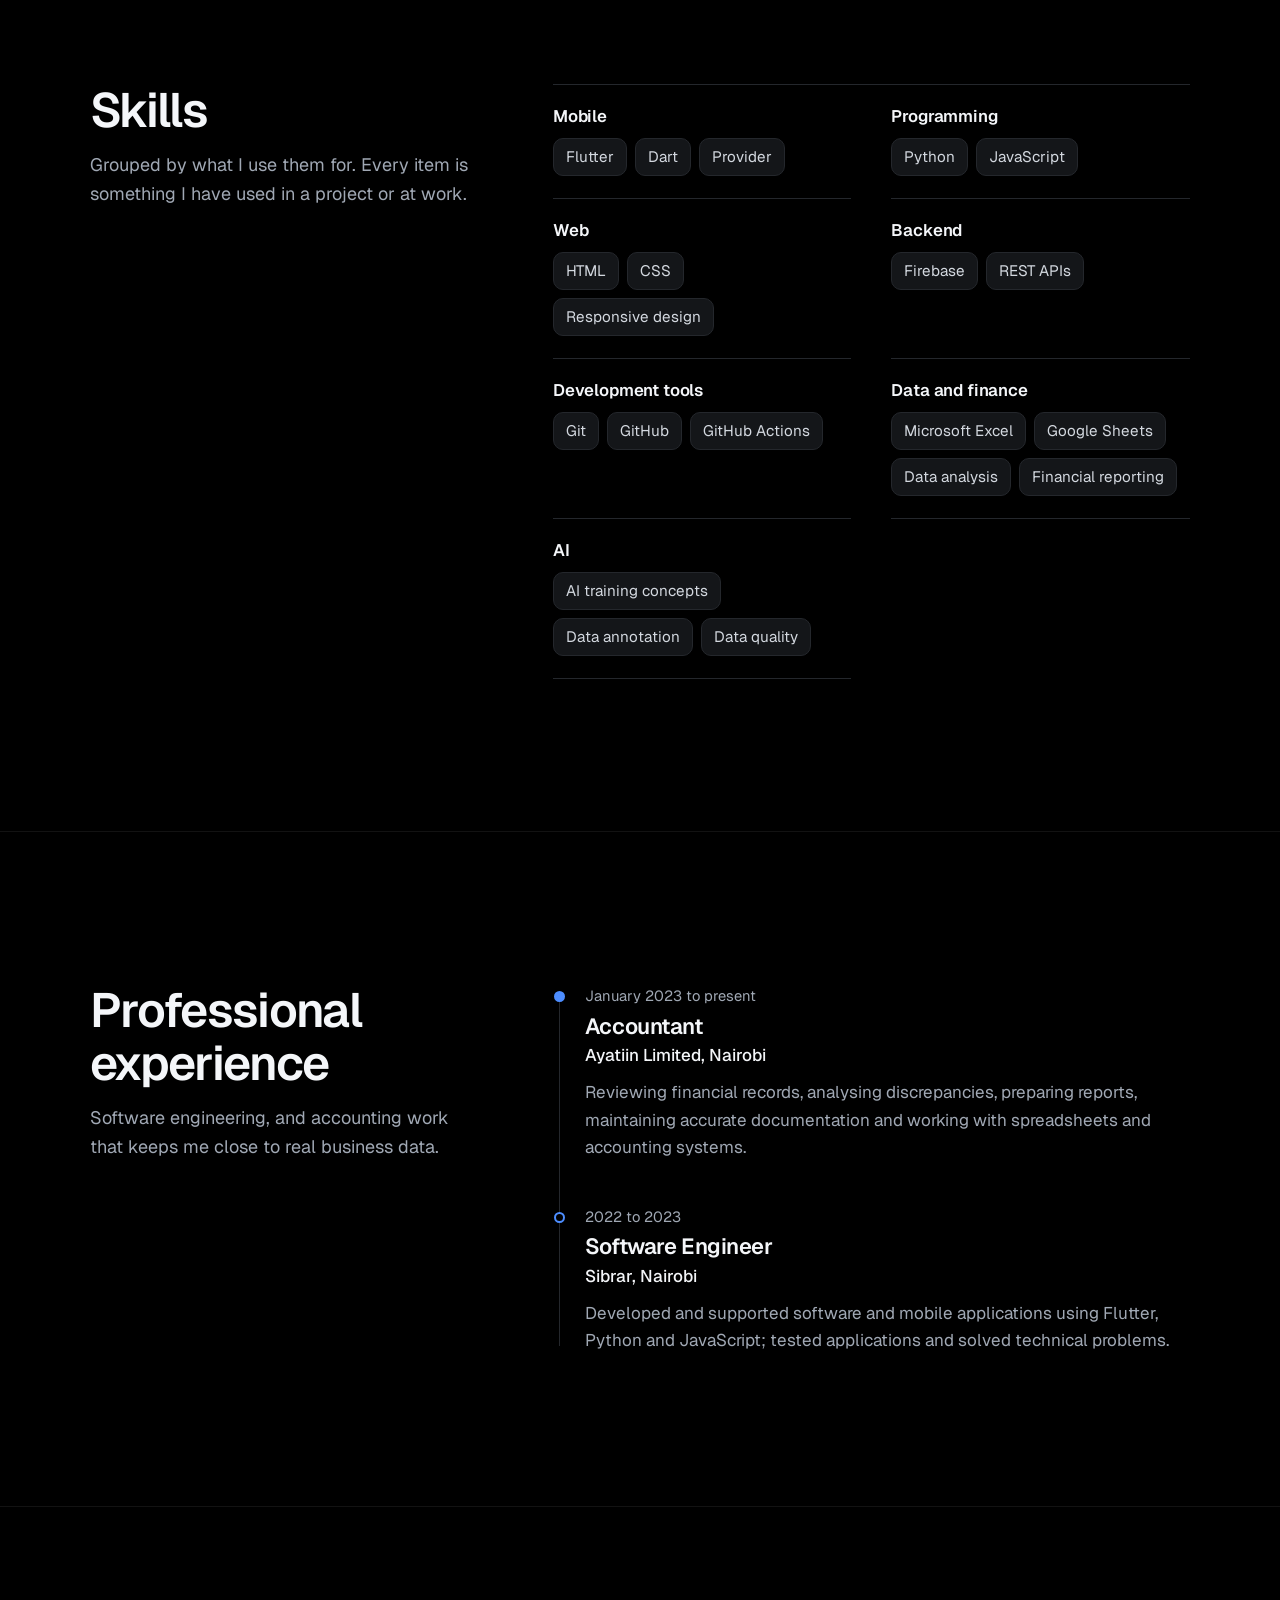
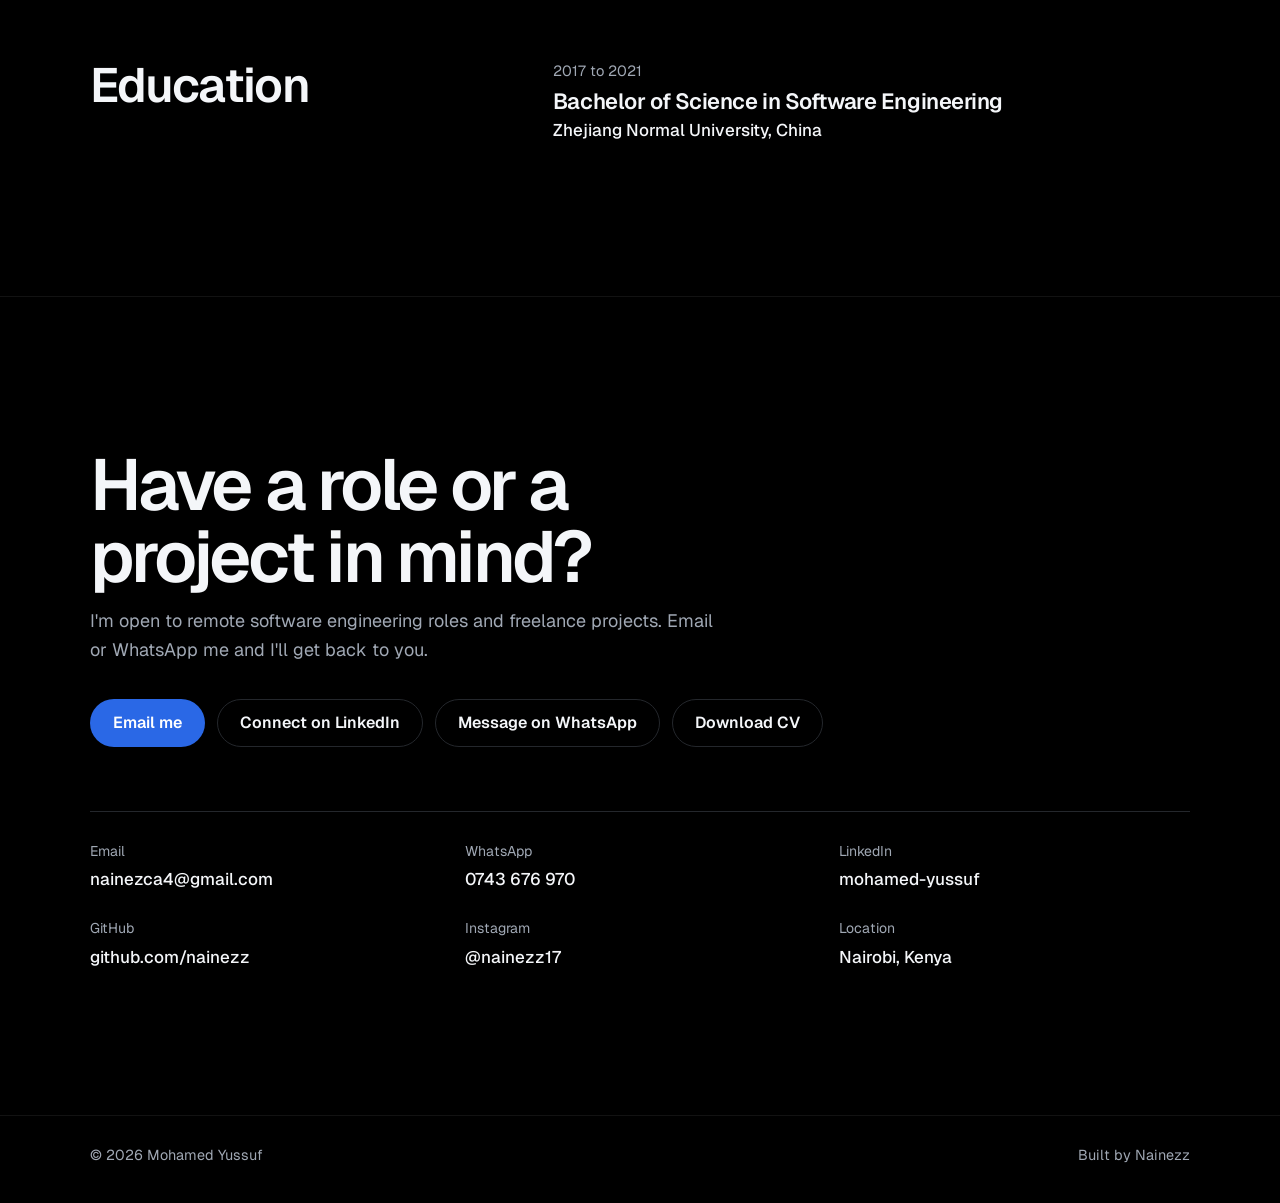
==== commit 2cf01b3d: "Circle frame for the portrait Square crop of the new photo made for the circle, so the whole face fi" ====
--- a/index.html
+++ b/index.html
@@ -22,7 +22,7 @@
   <link rel="preconnect" href="https://fonts.googleapis.com">
   <link rel="preconnect" href="https://fonts.gstatic.com" crossorigin>
   <link href="https://fonts.googleapis.com/css2?family=Geist:wght@400;500;600;700&display=swap" rel="stylesheet">
-  <link rel="preload" as="image" href="assets/portrait-640.webp" type="image/webp">
+  <link rel="preload" as="image" href="assets/portrait-round-640.webp" type="image/webp">
   <link rel="stylesheet" href="css/style.css">
 
   <script type="application/ld+json">
@@ -83,8 +83,8 @@
     </div>
     <figure class="hero-photo">
       <picture>
-        <source type="image/webp" srcset="assets/portrait-400.webp 400w, assets/portrait-640.webp 640w" sizes="(max-width: 860px) 70vw, 400px">
-        <img src="assets/nainezz-portrait.jpg" width="640" height="800" alt="Portrait of Mohamed Yussuf" fetchpriority="high">
+        <source type="image/webp" srcset="assets/portrait-round-400.webp 400w, assets/portrait-round-640.webp 640w" sizes="(max-width: 860px) 70vw, 400px">
+        <img src="assets/portrait-round.jpg" width="640" height="640" alt="Portrait of Mohamed Yussuf" fetchpriority="high">
       </picture>
     </figure>
   </section>
--- a/css/style.css
+++ b/css/style.css
@@ -109,11 +109,17 @@
 .hero-intro { margin-top: 22px; color: var(--muted); font-size: 1.125rem; max-width: 46ch; }
 .hero-actions { display: flex; flex-wrap: wrap; gap: 12px; margin-top: 36px; }
 
-.hero-photo { margin: 0; justify-self: end; width: 100%; max-width: 400px; }
+.hero-photo { margin: 0 12px 0 0; justify-self: end; width: calc(100% - 12px); max-width: 388px; align-self: center; }
+/* Circle frame with a thin blue ring set slightly apart from the photo. */
+.hero-photo picture { position: relative; display: block; }
+.hero-photo picture::after {
+  content: ""; position: absolute; inset: -12px; pointer-events: none;
+  border: 1px solid rgba(77, 141, 255, .45);
+  border-radius: 50%;
+}
 .hero-photo img {
-  width: 100%; height: auto; aspect-ratio: 4 / 5; object-fit: cover;
-  border-radius: 28px; background: var(--charcoal);
-  border: 1px solid var(--graphite);
+  width: 100%; height: auto; aspect-ratio: 1 / 1; object-fit: cover;
+  border-radius: 50%; background: var(--charcoal);
 }
 .hero-photo figcaption { margin-top: 12px; color: var(--muted); font-size: .9rem; text-align: right; }
 
@@ -284,8 +290,8 @@
 
   .hero { grid-template-columns: 1fr; }
   .hero { gap: 28px; padding-top: 40px; }
-  .hero-photo { justify-self: start; max-width: 200px; grid-row: 1; }
-  .hero-photo img { border-radius: 22px; }
+  .hero-photo { justify-self: start; max-width: 200px; grid-row: 1; margin: 8px 0 0 8px; }
+  .hero-photo picture::after { inset: -8px; }
   .hero-photo figcaption { display: none; }
 
   .split { grid-template-columns: 1fr; }
